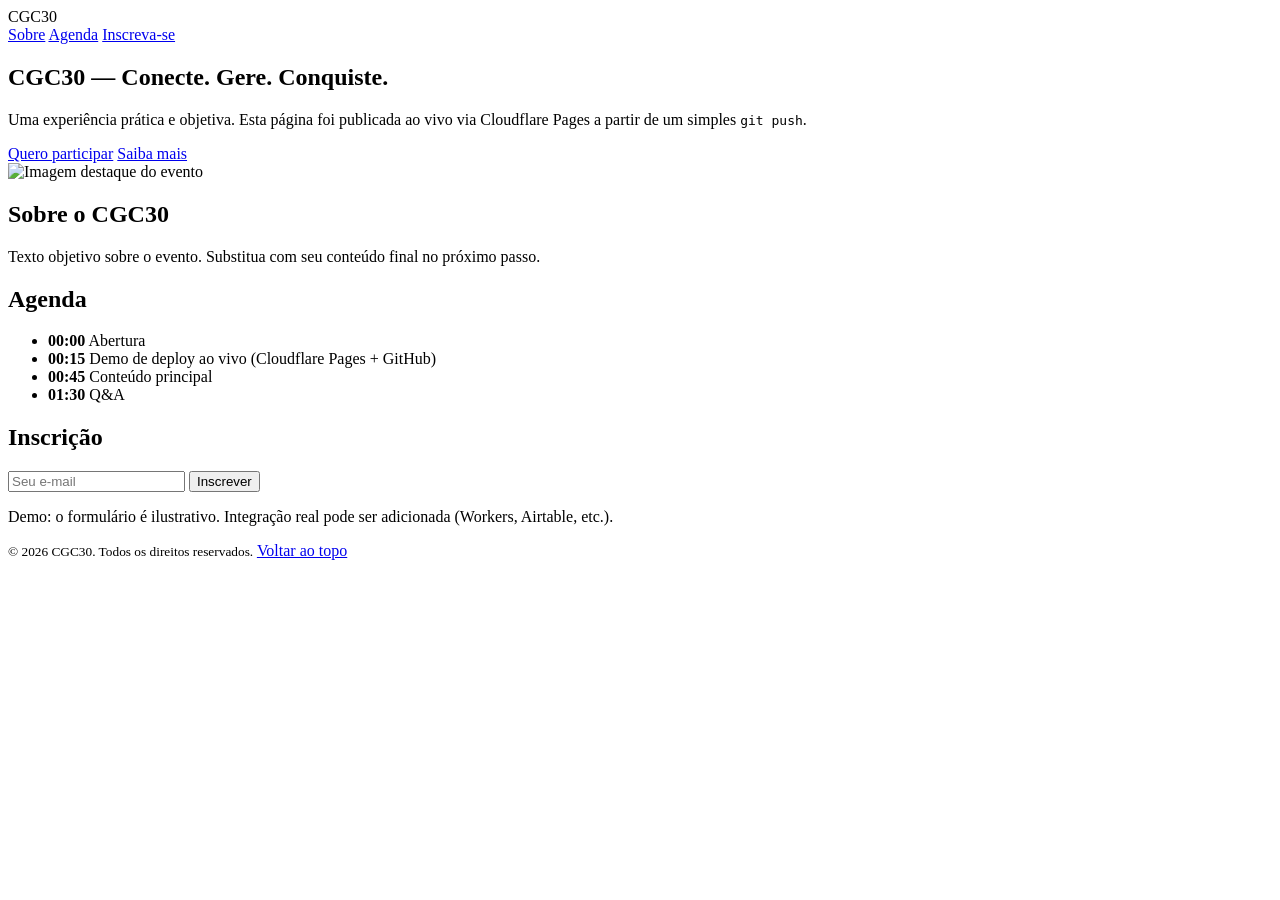
==== index.html @ 5d1769e5 "chore: initial commit with landing starter kit" ====
<!doctype html>
<div class="container row between center">
<div class="brand">CGC30</div>
<nav class="nav">
<a href="#sobre">Sobre</a>
<a href="#agenda">Agenda</a>
<a href="#cta" class="btn">Inscreva-se</a>
</nav>
</div>
</header>


<main>
<section class="hero">
<div class="container">
<div class="hero-content">
<h1>CGC30 — Conecte. Gere. Conquiste.</h1>
<p>Uma experiência prática e objetiva. Esta página foi publicada ao vivo via Cloudflare Pages a partir de um simples <code>git push</code>.</p>
<div class="cta-group">
<a id="cta" href="#inscricao" class="btn btn-primary">Quero participar</a>
<a href="#sobre" class="btn btn-ghost">Saiba mais</a>
</div>
</div>
<div class="hero-media">
<img src="/assets/hero.jpg" alt="Imagem destaque do evento" />
</div>
</div>
</section>


<section id="sobre" class="section">
<div class="container">
<h2>Sobre o CGC30</h2>
<p>Texto objetivo sobre o evento. Substitua com seu conteúdo final no próximo passo.</p>
</div>
</section>


<section id="agenda" class="section alt">
<div class="container">
<h2>Agenda</h2>
<ul class="timeline">
<li><strong>00:00</strong> Abertura</li>
<li><strong>00:15</strong> Demo de deploy ao vivo (Cloudflare Pages + GitHub)</li>
<li><strong>00:45</strong> Conteúdo principal</li>
<li><strong>01:30</strong> Q&A</li>
</ul>
</div>
</section>


<section id="inscricao" class="section">
<div class="container">
<h2>Inscrição</h2>
<form class="inline-form" action="#" method="post" onsubmit="return false;">
<input type="email" placeholder="Seu e-mail" aria-label="E-mail" required />
<button class="btn btn-primary" type="submit" onclick="subscribe()">Inscrever</button>
</form>
<p class="muted">Demo: o formulário é ilustrativo. Integração real pode ser adicionada (Workers, Airtable, etc.).</p>
</div>
</section>
</main>


<footer class="site-footer">
<div class="container row between center">
<small>© <span id="year"></span> CGC30. Todos os direitos reservados.</small>
<a href="#top" class="muted">Voltar ao topo</a>
</div>
</footer>


<script src="/assets/script.js"></script>
</body>
</html>
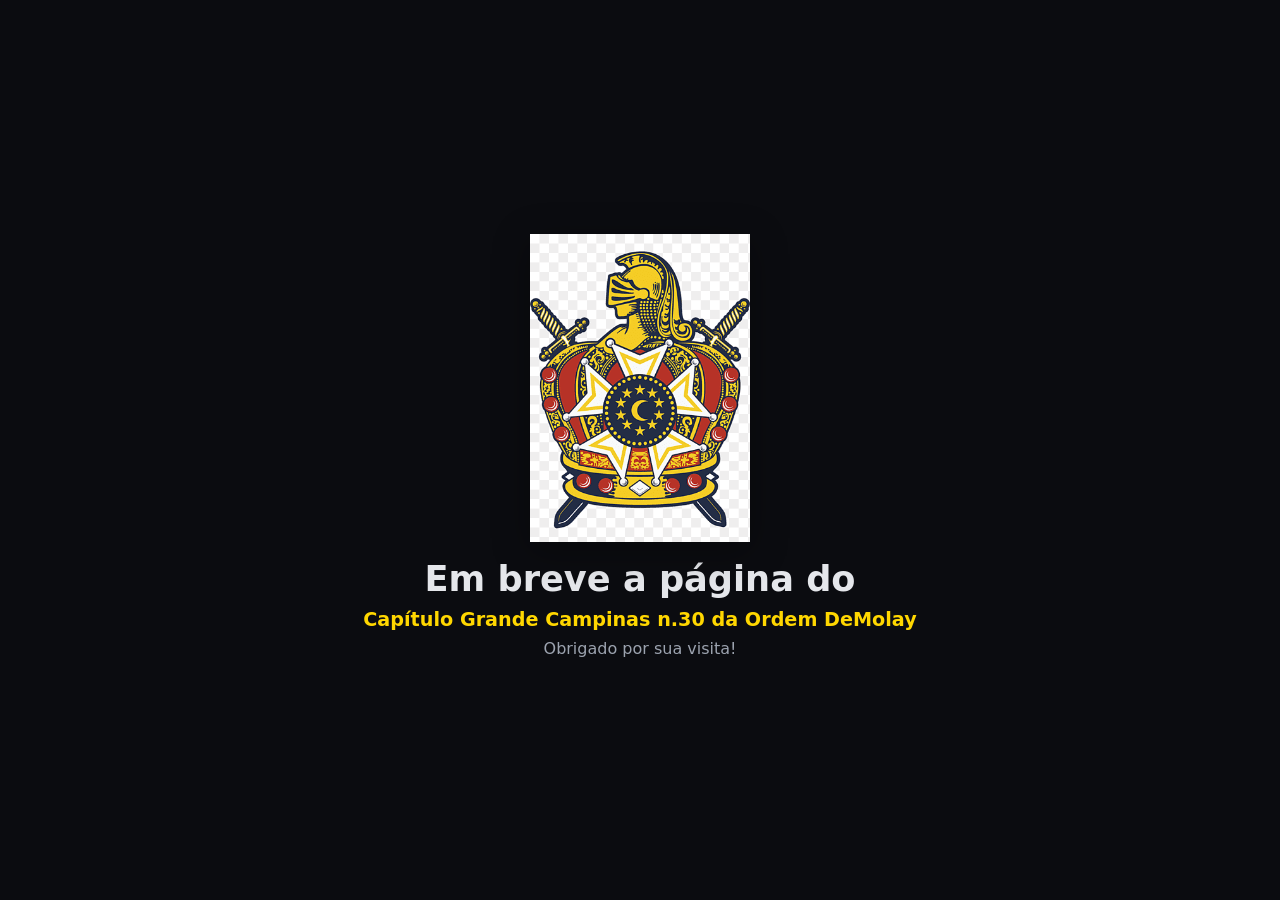
==== commit f84fadef: "fix: atualiza index, estilos e README provisórios" ====
--- a/index.html
+++ b/index.html
@@ -1,75 +1,21 @@
 <!doctype html>
-<div class="container row between center">
-<div class="brand">CGC30</div>
-<nav class="nav">
-<a href="#sobre">Sobre</a>
-<a href="#agenda">Agenda</a>
-<a href="#cta" class="btn">Inscreva-se</a>
-</nav>
+<html lang="pt-br">
+<head>
+<meta charset="utf-8" />
+<meta name="viewport" content="width=device-width, initial-scale=1" />
+<title>CGC30 — Em breve</title>
+<meta name="description" content="Em breve a página do Capítulo Grande Campinas n.30 da Ordem DeMolay." />
+<link rel="canonical" href="https://cgc30.com/" />
+<link rel="stylesheet" href="/assets/styles.css" />
+</head>
+<body>
+<main class="wrap">
+<div class="card">
+<img class="logo" src="/assets/brasao_demolay.png" alt="Brasão da Ordem DeMolay" />
+<h1>Em breve a página do</h1>
+<p class="highlight">Capítulo Grande Campinas n.30 da Ordem DeMolay</p>
+<p>Obrigado por sua visita!</p>
 </div>
-</header>
-
-
-<main>
-<section class="hero">
-<div class="container">
-<div class="hero-content">
-<h1>CGC30 — Conecte. Gere. Conquiste.</h1>
-<p>Uma experiência prática e objetiva. Esta página foi publicada ao vivo via Cloudflare Pages a partir de um simples <code>git push</code>.</p>
-<div class="cta-group">
-<a id="cta" href="#inscricao" class="btn btn-primary">Quero participar</a>
-<a href="#sobre" class="btn btn-ghost">Saiba mais</a>
-</div>
-</div>
-<div class="hero-media">
-<img src="/assets/hero.jpg" alt="Imagem destaque do evento" />
-</div>
-</div>
-</section>
-
-
-<section id="sobre" class="section">
-<div class="container">
-<h2>Sobre o CGC30</h2>
-<p>Texto objetivo sobre o evento. Substitua com seu conteúdo final no próximo passo.</p>
-</div>
-</section>
-
-
-<section id="agenda" class="section alt">
-<div class="container">
-<h2>Agenda</h2>
-<ul class="timeline">
-<li><strong>00:00</strong> Abertura</li>
-<li><strong>00:15</strong> Demo de deploy ao vivo (Cloudflare Pages + GitHub)</li>
-<li><strong>00:45</strong> Conteúdo principal</li>
-<li><strong>01:30</strong> Q&A</li>
-</ul>
-</div>
-</section>
-
-
-<section id="inscricao" class="section">
-<div class="container">
-<h2>Inscrição</h2>
-<form class="inline-form" action="#" method="post" onsubmit="return false;">
-<input type="email" placeholder="Seu e-mail" aria-label="E-mail" required />
-<button class="btn btn-primary" type="submit" onclick="subscribe()">Inscrever</button>
-</form>
-<p class="muted">Demo: o formulário é ilustrativo. Integração real pode ser adicionada (Workers, Airtable, etc.).</p>
-</div>
-</section>
 </main>
-
-
-<footer class="site-footer">
-<div class="container row between center">
-<small>© <span id="year"></span> CGC30. Todos os direitos reservados.</small>
-<a href="#top" class="muted">Voltar ao topo</a>
-</div>
-</footer>
-
-
-<script src="/assets/script.js"></script>
 </body>
-</html>+</html>
--- a/assets/styles.css
+++ b/assets/styles.css
@@ -0,0 +1,54 @@
+:root {
+  --bg: #0b0c10;
+  --text: #e5e7eb;
+  --muted: #9ca3af;
+  --highlight: #ffd700; /* dourado para destaque */
+}
+
+* { box-sizing: border-box; }
+html, body { height: 100%; }
+body {
+  margin: 0;
+  background: var(--bg);
+  color: var(--text);
+  font-family: ui-sans-serif, system-ui, -apple-system, Segoe UI, Roboto, Ubuntu, Helvetica, Arial;
+}
+
+.wrap {
+  min-height: 100%;
+  display: flex;
+  align-items: center;
+  justify-content: center;
+  padding: 48px;
+}
+
+.card {
+  max-width: 720px;
+  width: 100%;
+  text-align: center;
+}
+
+.logo {
+  display: block;
+  margin: 0 auto 16px auto;
+  max-width: 220px;
+  height: auto;
+  filter: drop-shadow(0 8px 18px rgba(0,0,0,.35));
+}
+
+h1 {
+  font-size: clamp(1.6rem, 3.2vw, 2.2rem);
+  line-height: 1.2;
+  margin: 0 0 8px;
+}
+
+p {
+  margin: .5rem 0;
+  color: var(--muted);
+}
+
+.highlight {
+  color: var(--highlight);
+  font-weight: bold;
+  font-size: 1.2rem;
+}
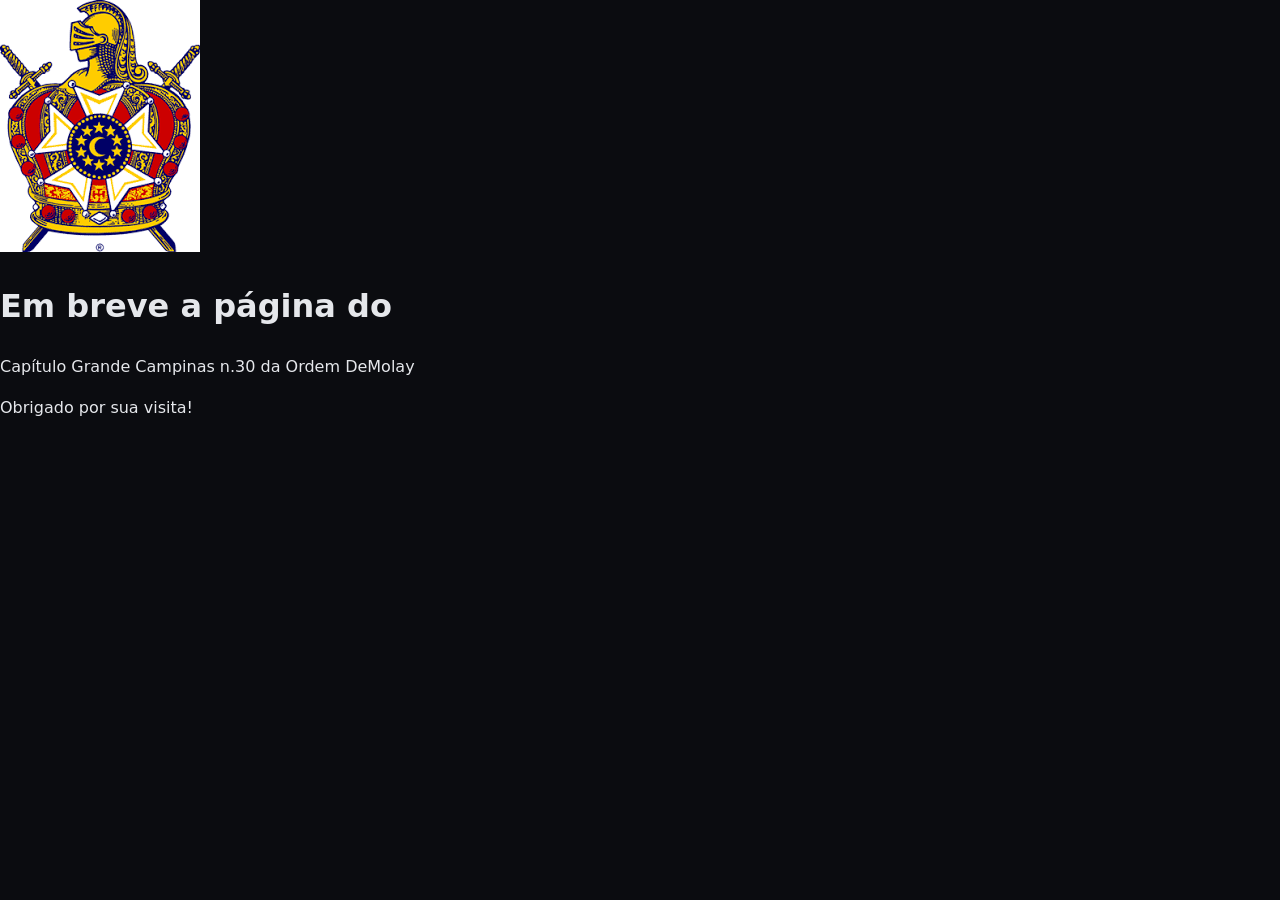
==== commit 61f30fd5: "fix: fundo branco e brasão atualizado (brasao_demolay_new.png)" ====
--- a/index.html
+++ b/index.html
@@ -11,7 +11,7 @@
 <body>
 <main class="wrap">
 <div class="card">
-<img class="logo" src="/assets/brasao_demolay.png" alt="Brasão da Ordem DeMolay" />
+<img class="logo" src="/assets/brasao_demolay_new.png" alt="Brasão da Ordem DeMolay" />
 <h1>Em breve a página do</h1>
 <p class="highlight">Capítulo Grande Campinas n.30 da Ordem DeMolay</p>
 <p>Obrigado por sua visita!</p>
--- a/assets/styles.css
+++ b/assets/styles.css
@@ -1,54 +1,60 @@
 :root {
-  --bg: #0b0c10;
-  --text: #e5e7eb;
-  --muted: #9ca3af;
-  --highlight: #ffd700; /* dourado para destaque */
+--bg: #0b0c10;
+--card: #111316;
+--text: #e5e7eb;
+--muted: #9ca3af;
+--accent: #60a5fa;
+--accent-2: #a78bfa;
 }
-
 * { box-sizing: border-box; }
 html, body { height: 100%; }
 body {
-  margin: 0;
-  background: var(--bg);
-  color: var(--text);
-  font-family: ui-sans-serif, system-ui, -apple-system, Segoe UI, Roboto, Ubuntu, Helvetica, Arial;
+margin: 0; font-family: ui-sans-serif, system-ui, -apple-system, Segoe UI, Roboto, Ubuntu, "Helvetica Neue", Arial;
+background: var(--bg); color: var(--text); line-height: 1.6;
 }
+.container { width: min(1120px, 92%); margin: 0 auto; }
+.row { display: flex; gap: 1rem; }
+.between { justify-content: space-between; }
+.center { align-items: center; }
+.muted { color: var(--muted); }
 
-.wrap {
-  min-height: 100%;
-  display: flex;
-  align-items: center;
-  justify-content: center;
-  padding: 48px;
+
+.site-header { position: sticky; top:0; background: rgba(11,12,16,.6); backdrop-filter: blur(8px); border-bottom: 1px solid #111; z-index: 10; }
+.site-header .brand { font-weight: 800; letter-spacing: .5px; }
+.site-header .nav a { color: var(--text); text-decoration: none; margin-left: 1rem; opacity:.9; }
+.site-header .nav a.btn { margin-left: 1.25rem; }
+
+
+.hero { padding: 4rem 0; }
+.hero .container { display: grid; grid-template-columns: 1.1fr .9fr; gap: 2rem; }
+.hero h1 { font-size: clamp(2rem, 3.5vw, 3rem); line-height: 1.1; margin: 0 0 .75rem; }
+.hero p { font-size: 1.05rem; opacity:.95; }
+.hero .hero-media img { width: 100%; border-radius: 1rem; box-shadow: 0 10px 30px rgba(0,0,0,.35); }
+
+
+.section { padding: 3rem 0; }
+.section.alt { background: var(--card); border-top: 1px solid #17191d; border-bottom: 1px solid #17191d; }
+
+
+.timeline { list-style: none; padding: 0; margin: 1rem 0 0; }
+.timeline li { padding: .5rem .75rem; background: #15181c; border: 1px solid #1f2329; border-radius: .75rem; margin-bottom: .75rem; }
+.timeline strong { color: var(--accent); margin-right: .5rem; }
+
+
+.inline-form { display: flex; gap: .75rem; }
+.inline-form input { flex: 1; padding: .8rem 1rem; border-radius: .65rem; border: 1px solid #22252b; background: #0f1115; color: var(--text); }
+
+
+.btn { display: inline-flex; align-items: center; gap: .5rem; padding: .8rem 1rem; border-radius: .7rem; border: 1px solid #22252b; text-decoration: none; color: var(--text); background: #121418; }
+.btn:hover { transform: translateY(-1px); }
+.btn-primary { background: linear-gradient(135deg, var(--accent), var(--accent-2)); border: 0; color: white; }
+.btn-ghost { background: transparent; }
+
+
+.site-footer { padding: 2rem 0; border-top: 1px solid #17191d; }
+
+
+@media (max-width: 900px) {
+.hero .container { grid-template-columns: 1fr; }
+.inline-form { flex-direction: column; }
 }
-
-.card {
-  max-width: 720px;
-  width: 100%;
-  text-align: center;
-}
-
-.logo {
-  display: block;
-  margin: 0 auto 16px auto;
-  max-width: 220px;
-  height: auto;
-  filter: drop-shadow(0 8px 18px rgba(0,0,0,.35));
-}
-
-h1 {
-  font-size: clamp(1.6rem, 3.2vw, 2.2rem);
-  line-height: 1.2;
-  margin: 0 0 8px;
-}
-
-p {
-  margin: .5rem 0;
-  color: var(--muted);
-}
-
-.highlight {
-  color: var(--highlight);
-  font-weight: bold;
-  font-size: 1.2rem;
-}
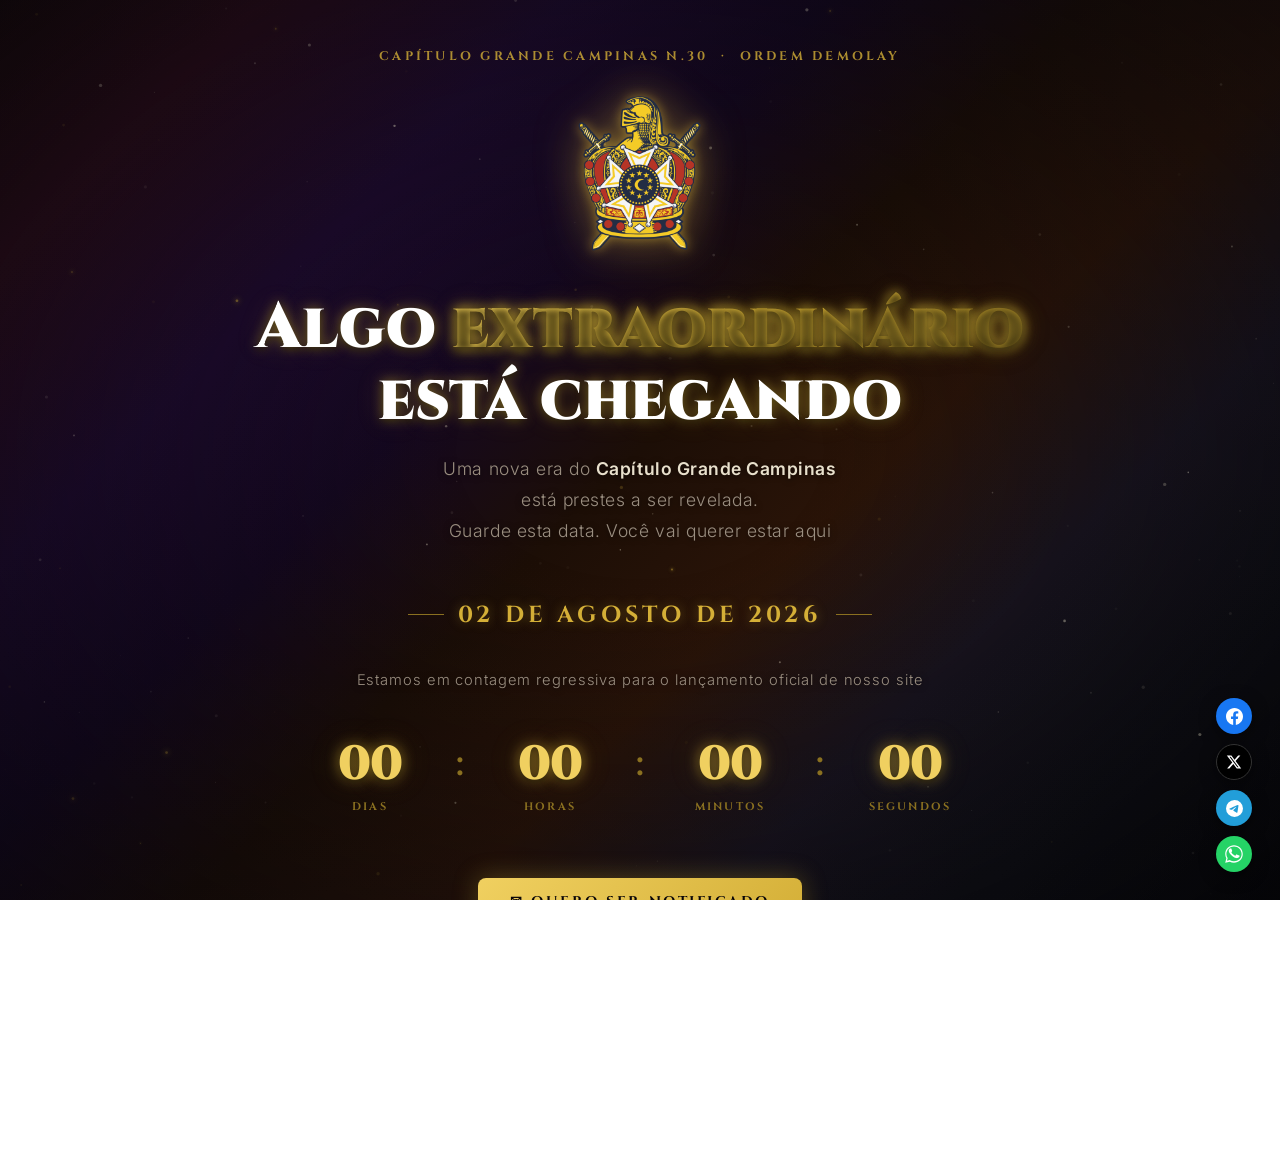
==== commit 99a55f8e: "Launch CGC30 landing page" ====
--- a/index.html
+++ b/index.html
@@ -1,21 +1,647 @@
 <!doctype html>
 <html lang="pt-br">
 <head>
-<meta charset="utf-8" />
-<meta name="viewport" content="width=device-width, initial-scale=1" />
-<title>CGC30 — Em breve</title>
-<meta name="description" content="Em breve a página do Capítulo Grande Campinas n.30 da Ordem DeMolay." />
-<link rel="canonical" href="https://cgc30.com/" />
-<link rel="stylesheet" href="/assets/styles.css" />
+  <meta charset="utf-8" />
+  <meta name="viewport" content="width=device-width, initial-scale=1" />
+  <title>CGC30 · 02.08.2026</title>
+  <meta name="description" content="Algo extraordinário está prestes a chegar. O Capítulo Grande Campinas n.30 da Ordem DeMolay revelará tudo em 2 de agosto de 2026. Marque na agenda." />
+  <meta property="og:title" content="CGC30 · Algo grande está chegando" />
+  <meta property="og:description" content="02 de Agosto de 2026. Prepare-se." />
+  <meta property="og:image" content="https://cgc30.com/assets/brasao_demolay_new.png" />
+  <link rel="icon" type="image/x-icon" href="/assets/favicon.ico" />
+  <link rel="icon" type="image/png" sizes="32x32" href="/assets/favicon-32x32.png" />
+  <link rel="icon" type="image/png" sizes="16x16" href="/assets/favicon-16x16.png" />
+  <link rel="apple-touch-icon" sizes="180x180" href="/assets/apple-touch-icon.png" />
+  <link rel="preconnect" href="https://fonts.googleapis.com" />
+  <link rel="preconnect" href="https://fonts.gstatic.com" crossorigin />
+  <link href="https://fonts.googleapis.com/css2?family=Cinzel:wght@400;700;900&family=Inter:wght@300;400;600&display=swap" rel="stylesheet" />
+  <style>
+    *, *::before, *::after { box-sizing: border-box; margin: 0; padding: 0; }
+
+    :root {
+      --gold:       #d4af37;
+      --gold-light: #f0d060;
+      --gold-dim:   #8a7020;
+      --text:       #e8e0cc;
+      --muted:      #9a8e80;
+    }
+
+    html, body {
+      height: 100%;
+      color: var(--text);
+      font-family: 'Inter', sans-serif;
+      overflow-x: hidden;
+    }
+
+    body {
+      /* Gradiente diagonal superior-esquerdo → inferior-direito */
+      background: linear-gradient(
+        135deg,
+        #1a0a0a 0%,       /* vermelho muito escuro */
+        #2b0d1a 12%,      /* bordô / vinho */
+        #1e0b2e 26%,      /* roxo escuro */
+        #150820 38%,      /* roxo/índigo profundo */
+        #1c0e06 50%,      /* marrom escuro */
+        #2a1408 62%,      /* marrom avermelhado */
+        #1a1520 74%,      /* cinza arroxeado */
+        #0f0f14 86%,      /* cinza chumbo */
+        #050505 100%      /* preto */
+      );
+      background-attachment: fixed;
+    }
+
+    #canvas {
+      position: fixed;
+      inset: 0;
+      z-index: 0;
+      pointer-events: none;
+    }
+
+    #vignette {
+      position: fixed;
+      inset: 0;
+      z-index: 1;
+      background: radial-gradient(ellipse at center, transparent 20%, rgba(5,5,10,.55) 100%);
+      pointer-events: none;
+    }
+
+    main {
+      position: relative;
+      z-index: 2;
+      min-height: 100vh;
+      display: flex;
+      flex-direction: column;
+      align-items: center;
+      justify-content: center;
+      padding: 48px 24px;
+      text-align: center;
+    }
+
+    .chapter-label {
+      font-family: 'Cinzel', serif;
+      font-size: clamp(.6rem, 1.8vw, .78rem);
+      font-weight: 700;
+      letter-spacing: .26em;
+      text-transform: uppercase;
+      color: var(--gold);
+      margin-bottom: 28px;
+      opacity: .8;
+    }
+
+    .logo-wrap {
+      margin-bottom: 36px;
+      animation: floatY 6s ease-in-out infinite;
+    }
+    .logo-wrap img {
+      width: min(160px, 38vw);
+      height: auto;
+      filter: drop-shadow(0 0 24px #d4af3755) drop-shadow(0 0 6px #d4af3799);
+    }
+
+    h1 {
+      font-family: 'Cinzel', serif;
+      font-weight: 900;
+      font-size: clamp(1.9rem, 6.5vw, 4rem);
+      line-height: 1.12;
+      color: #fff;
+      text-shadow:
+        0 0 12px rgba(212, 175, 55, .5),
+        0 0 28px rgba(212, 175, 55, .2),
+        0 2px 6px rgba(0, 0, 0, .9);
+      margin-bottom: 18px;
+    }
+    h1 em {
+      font-style: normal;
+      background: linear-gradient(135deg, var(--gold-light), var(--gold), var(--gold-dim));
+      -webkit-background-clip: text;
+      -webkit-text-fill-color: transparent;
+      background-clip: text;
+      /* sombra sutil — sem estouro */
+      filter: drop-shadow(0 0 6px #d4af3799) drop-shadow(0 2px 4px #00000088);
+    }
+
+    .tagline {
+      font-size: clamp(.88rem, 2.4vw, 1.1rem);
+      color: var(--muted);
+      font-weight: 300;
+      letter-spacing: .03em;
+      max-width: 500px;
+      line-height: 1.75;
+      margin-bottom: 52px;
+      text-shadow: 0 1px 6px rgba(0,0,0,.7);
+    }
+    .tagline strong { color: var(--text); font-weight: 600; }
+
+    .divider {
+      width: 80px;
+      height: 1px;
+      background: linear-gradient(90deg, transparent, var(--gold), transparent);
+      margin: 0 auto 48px;
+    }
+
+    .pre-countdown {
+      font-size: clamp(.78rem, 2vw, .92rem);
+      color: var(--muted);
+      font-weight: 300;
+      letter-spacing: .06em;
+      margin-bottom: 52px;
+      text-shadow: 0 1px 6px rgba(0,0,0,.7);
+    }
+
+    /* ── Countdown ── */
+    .countdown {
+      display: flex;
+      gap: clamp(10px, 2.5vw, 28px);
+      align-items: flex-start;
+      justify-content: center;
+      flex-wrap: wrap;
+      margin-bottom: 24px;
+    }
+
+    .unit {
+      display: flex;
+      flex-direction: column;
+      align-items: center;
+      gap: 10px;
+      min-width: clamp(68px, 15vw, 116px);
+    }
+
+    .unit-box {
+      display: flex;
+      align-items: center;
+      justify-content: center;
+    }
+
+    .unit-num {
+      font-family: 'Cinzel', serif;
+      font-weight: 900;
+      font-size: clamp(1.7rem, 5.5vw, 3rem);
+      line-height: 1;
+      color: var(--gold-light);
+      text-shadow:
+        0 0 14px #d4af3799,
+        0 0 35px #d4af3733,
+        0 2px 4px rgba(0,0,0,.8);
+      letter-spacing: -.02em;
+    }
+    .unit-num.flip { animation: numFlip .22s ease; }
+
+    .unit-label {
+      font-family: 'Cinzel', serif;
+      font-size: clamp(.52rem, 1.4vw, .68rem);
+      font-weight: 700;
+      letter-spacing: .2em;
+      text-transform: uppercase;
+      color: var(--gold-dim);
+    }
+
+    .sep {
+      font-family: 'Cinzel', serif;
+      font-size: clamp(1.3rem, 4vw, 2.2rem);
+      font-weight: 700;
+      color: var(--gold-dim);
+      align-self: center;
+      padding-bottom: 30px;
+      animation: blink 1s step-end infinite;
+    }
+
+    .launch-date {
+      font-family: 'Cinzel', serif;
+      font-size: clamp(1rem, 3vw, 1.45rem);
+      font-weight: 700;
+      letter-spacing: .18em;
+      text-transform: uppercase;
+      color: var(--gold);
+      display: flex;
+      align-items: center;
+      gap: 14px;
+      margin-bottom: 40px;
+      text-shadow: 0 0 12px #d4af3766;
+    }
+    .launch-date::before,
+    .launch-date::after {
+      content: '';
+      display: block;
+      width: 36px;
+      height: 1px;
+      background: var(--gold-dim);
+    }
+
+    .notify-btn {
+      display: inline-flex;
+      align-items: center;
+      gap: 10px;
+      margin-top: 36px;
+      padding: 14px 32px;
+      font-family: 'Cinzel', serif;
+      font-size: clamp(.75rem, 2vw, .88rem);
+      font-weight: 700;
+      letter-spacing: .18em;
+      text-transform: uppercase;
+      color: #0a0608;
+      background: linear-gradient(135deg, var(--gold-light), var(--gold));
+      border: none;
+      border-radius: 8px;
+      cursor: pointer;
+      box-shadow: 0 0 24px rgba(212,175,55,.35), 0 4px 16px rgba(0,0,0,.5);
+      transition: box-shadow .25s, transform .2s;
+    }
+    .notify-btn:hover {
+      box-shadow: 0 0 40px rgba(212,175,55,.55), 0 6px 20px rgba(0,0,0,.6);
+      transform: translateY(-2px);
+    }
+
+    /* ── Modal ── */
+    .modal-overlay {
+      display: none;
+      position: fixed;
+      inset: 0;
+      z-index: 100;
+      background: rgba(5,5,10,.82);
+      backdrop-filter: blur(6px);
+      align-items: center;
+      justify-content: center;
+    }
+    .modal-overlay.open { display: flex; }
+
+    .modal-box {
+      position: relative;
+      width: min(560px, 94vw);
+      border-radius: 16px;
+      overflow: hidden;
+      border: 1px solid rgba(212,175,55,.25);
+      box-shadow: 0 0 0 1px rgba(212,175,55,.08), 0 24px 60px rgba(0,0,0,.8);
+      animation: modalIn .25s ease;
+    }
+    @keyframes modalIn {
+      from { transform: translateY(20px); opacity: 0; }
+      to   { transform: translateY(0);    opacity: 1; }
+    }
+
+    .modal-box iframe {
+      display: block;
+      width: 100%;
+      height: 420px;
+      border: none;
+    }
+
+    .modal-close {
+      position: absolute;
+      top: 10px;
+      right: 12px;
+      background: rgba(10,6,8,.7);
+      border: 1px solid rgba(212,175,55,.3);
+      color: var(--gold);
+      font-size: 1.1rem;
+      width: 32px;
+      height: 32px;
+      border-radius: 50%;
+      cursor: pointer;
+      display: flex;
+      align-items: center;
+      justify-content: center;
+      line-height: 1;
+      transition: background .2s;
+      z-index: 1;
+    }
+    .modal-close:hover { background: rgba(212,175,55,.2); }
+
+    .cta-text {
+      font-size: clamp(.84rem, 2.1vw, .98rem);
+      color: var(--muted);
+      letter-spacing: .05em;
+      line-height: 1.9;
+      max-width: 380px;
+      text-shadow: 0 1px 6px rgba(0,0,0,.7);
+    }
+
+    footer {
+      position: relative;
+      z-index: 2;
+      text-align: center;
+      padding: 20px;
+      font-size: .72rem;
+      color: #3a3028;
+      letter-spacing: .08em;
+    }
+
+    @keyframes floatY {
+      0%, 100% { transform: translateY(0); }
+      50%       { transform: translateY(-10px); }
+    }
+    @keyframes numFlip {
+      0%   { transform: scaleY(.5) translateY(-6px); opacity: 0; }
+      100% { transform: scaleY(1)  translateY(0);    opacity: 1; }
+    }
+    @keyframes blink {
+      0%, 100% { opacity: 1; }
+      50%       { opacity: .1; }
+    }
+
+    /* ── Share panel ── */
+    .share-panel {
+      position: fixed;
+      bottom: 28px;
+      right: 28px;
+      z-index: 50;
+      display: flex;
+      flex-direction: column;
+      align-items: flex-end;
+      gap: 10px;
+    }
+
+    .share-item {
+      display: flex;
+      align-items: center;
+      gap: 10px;
+    }
+
+    .share-label {
+      font-family: 'Inter', sans-serif;
+      font-size: .62rem;
+      font-weight: 600;
+      letter-spacing: .07em;
+      text-transform: uppercase;
+      color: #fff;
+      background: rgba(10,6,8,.75);
+      padding: 4px 10px;
+      border-radius: 6px;
+      white-space: nowrap;
+      opacity: 0;
+      transform: translateX(6px);
+      transition: opacity .2s, transform .2s;
+      pointer-events: none;
+      backdrop-filter: blur(4px);
+    }
+
+    .share-item:hover .share-label {
+      opacity: 1;
+      transform: translateX(0);
+    }
+
+    .share-btn {
+      width: 36px;
+      height: 36px;
+      border-radius: 50%;
+      color: #fff;
+      display: flex;
+      align-items: center;
+      justify-content: center;
+      box-shadow: 0 4px 16px rgba(0,0,0,.5);
+      transition: transform .2s, box-shadow .2s;
+      flex-shrink: 0;
+    }
+    .share-btn:hover {
+      transform: scale(1.12);
+      box-shadow: 0 6px 24px rgba(0,0,0,.6);
+    }
+    .share-btn.wa  { background: #25d366; }
+    .share-btn.tg  { background: #229ED9; }
+    .share-btn.x   { background: #000; border: 1px solid #333; }
+    .share-btn.fb  { background: #1877F2; }
+
+    /* fechar modal clicando fora */
+    .modal-overlay { cursor: pointer; }
+    .modal-box { cursor: default; }
+
+    @media (max-width: 480px) {
+      .sep { display: none; }
+      .unit { min-width: 64px; }
+    }
+  </style>
 </head>
 <body>
-<main class="wrap">
-<div class="card">
-<img class="logo" src="/assets/brasao_demolay_new.png" alt="Brasão da Ordem DeMolay" />
-<h1>Em breve a página do</h1>
-<p class="highlight">Capítulo Grande Campinas n.30 da Ordem DeMolay</p>
-<p>Obrigado por sua visita!</p>
-</div>
-</main>
+
+  <canvas id="canvas"></canvas>
+  <div id="vignette"></div>
+
+  <main>
+    <p class="chapter-label">Capítulo Grande Campinas n.30 &nbsp;·&nbsp; Ordem DeMolay</p>
+
+    <div class="logo-wrap">
+      <img src="assets/demolay-brasao.png" alt="Brasão da Ordem DeMolay" />
+    </div>
+
+    <h1>Algo <em>extraordinário</em><br>está chegando</h1>
+
+    <p class="tagline">
+      Uma nova era do <strong>Capítulo Grande Campinas</strong><br>
+      está prestes a ser revelada.<br>
+      Guarde esta data. Você vai querer estar aqui
+    </p>
+
+    <p class="launch-date">02 de Agosto de 2026</p>
+
+    <p class="pre-countdown">Estamos em contagem regressiva para o lançamento oficial de nosso site</p>
+
+    <div class="countdown" role="timer" aria-label="Contagem regressiva para o lançamento">
+      <div class="unit">
+        <div class="unit-box"><span class="unit-num" id="cd-days">00</span></div>
+        <span class="unit-label">Dias</span>
+      </div>
+      <span class="sep" aria-hidden="true">:</span>
+      <div class="unit">
+        <div class="unit-box"><span class="unit-num" id="cd-hours">00</span></div>
+        <span class="unit-label">Horas</span>
+      </div>
+      <span class="sep" aria-hidden="true">:</span>
+      <div class="unit">
+        <div class="unit-box"><span class="unit-num" id="cd-mins">00</span></div>
+        <span class="unit-label">Minutos</span>
+      </div>
+      <span class="sep" aria-hidden="true">:</span>
+      <div class="unit">
+        <div class="unit-box"><span class="unit-num" id="cd-secs">00</span></div>
+        <span class="unit-label">Segundos</span>
+      </div>
+    </div>
+
+    <button class="notify-btn" onclick="document.getElementById('notifyModal').classList.add('open')">
+      ✉ Quero Ser Notificado
+    </button>
+
+    <p class="cta-text" style="margin-top: 36px;">
+      Marque na agenda.<br>
+      Compartilhe com quem importa.<br>
+      <strong style="color:var(--gold); text-shadow: 0 0 10px #d4af3766;">O Capítulo começa aqui.</strong>
+    </p>
+  </main>
+
+  <!-- Modal de inscrição -->
+  <div class="modal-overlay" id="notifyModal">
+    <div class="modal-box">
+      <button class="modal-close" onclick="document.getElementById('notifyModal').classList.remove('open')" aria-label="Fechar">✕</button>
+      <iframe
+        src="https://9365c647.sibforms.com/serve/[base64]"
+        scrolling="auto"
+        allowfullscreen
+        title="Formulário de notificação CGC30">
+      </iframe>
+    </div>
+  </div>
+
+  <!-- Painel de compartilhamento -->
+  <div class="share-panel">
+
+    <!-- Facebook -->
+    <div class="share-item">
+      <span class="share-label">Facebook</span>
+      <a href="https://www.facebook.com/sharer/sharer.php?u=https%3A%2F%2Fcgc30.com%2F"
+         target="_blank" rel="noopener" class="share-btn fb" aria-label="Compartilhar no Facebook">
+        <svg xmlns="http://www.w3.org/2000/svg" viewBox="0 0 24 24" width="17" height="17" fill="currentColor">
+          <path d="M24 12.073C24 5.405 18.627 0 12 0S0 5.405 0 12.073C0 18.1 4.388 23.094 10.125 24v-8.437H7.078v-3.49h3.047V9.41c0-3.025 1.792-4.697 4.533-4.697 1.312 0 2.686.236 2.686.236v2.97h-1.513c-1.491 0-1.956.93-1.956 1.886v2.268h3.328l-.532 3.49h-2.796V24C19.612 23.094 24 18.1 24 12.073z"/>
+        </svg>
+      </a>
+    </div>
+
+    <!-- X (Twitter) -->
+    <div class="share-item">
+      <span class="share-label">X (Twitter)</span>
+      <a href="https://x.com/intent/tweet?text=Algo%20extraordin%C3%A1rio%20est%C3%A1%20chegando%20em%202%20de%20agosto%20de%202026.&url=https%3A%2F%2Fcgc30.com%2F"
+         target="_blank" rel="noopener" class="share-btn x" aria-label="Compartilhar no X">
+        <svg xmlns="http://www.w3.org/2000/svg" viewBox="0 0 24 24" width="16" height="16" fill="currentColor">
+          <path d="M18.244 2.25h3.308l-7.227 8.26 8.502 11.24H16.17l-5.214-6.817L4.99 21.75H1.68l7.73-8.835L1.254 2.25H8.08l4.713 6.231zm-1.161 17.52h1.833L7.084 4.126H5.117z"/>
+        </svg>
+      </a>
+    </div>
+
+    <!-- Telegram -->
+    <div class="share-item">
+      <span class="share-label">Telegram</span>
+      <a href="https://t.me/share/url?url=https%3A%2F%2Fcgc30.com%2F&text=Algo%20extraordin%C3%A1rio%20est%C3%A1%20chegando%20em%202%20de%20agosto%20de%202026."
+         target="_blank" rel="noopener" class="share-btn tg" aria-label="Compartilhar no Telegram">
+        <svg xmlns="http://www.w3.org/2000/svg" viewBox="0 0 24 24" width="17" height="17" fill="currentColor">
+          <path d="M11.944 0A12 12 0 0 0 0 12a12 12 0 0 0 12 12 12 12 0 0 0 12-12A12 12 0 0 0 12 0a12 12 0 0 0-.056 0zm4.962 7.224c.1-.002.321.023.465.14a.506.506 0 0 1 .171.325c.016.093.036.306.02.472-.18 1.898-.962 6.502-1.36 8.627-.168.9-.499 1.201-.82 1.23-.696.065-1.225-.46-1.9-.902-1.056-.693-1.653-1.124-2.678-1.8-1.185-.78-.417-1.21.258-1.91.177-.184 3.247-2.977 3.307-3.23.007-.032.014-.15-.056-.212s-.174-.041-.249-.024c-.106.024-1.793 1.14-5.061 3.345-.48.33-.913.49-1.302.48-.428-.008-1.252-.241-1.865-.44-.752-.245-1.349-.374-1.297-.789.027-.216.325-.437.893-.663 3.498-1.524 5.83-2.529 6.998-3.014 3.332-1.386 4.025-1.627 4.476-1.635z"/>
+        </svg>
+      </a>
+    </div>
+
+    <!-- WhatsApp -->
+    <div class="share-item">
+      <span class="share-label">WhatsApp</span>
+      <a href="https://wa.me/?text=Algo%20extraordin%C3%A1rio%20est%C3%A1%20chegando%20em%202%20de%20agosto%20de%202026.%20Confira%3A%20https%3A%2F%2Fcgc30.com%2F"
+         target="_blank" rel="noopener" class="share-btn wa" aria-label="Compartilhar no WhatsApp">
+        <svg xmlns="http://www.w3.org/2000/svg" viewBox="0 0 32 32" width="18" height="18" fill="currentColor">
+          <path d="M16 .4C7.4.4.4 7.4.4 16c0 2.8.7 5.4 2 7.7L.4 31.6l8.2-2c2.2 1.2 4.7 1.8 7.4 1.8 8.6 0 15.6-7 15.6-15.6S24.6.4 16 .4zm0 28.5c-2.5 0-4.9-.7-7-1.9l-.5-.3-5 1.3 1.3-4.8-.3-.5C3.2 21 2.5 18.6 2.5 16 2.5 8.5 8.5 2.5 16 2.5S29.5 8.5 29.5 16 23.5 28.9 16 28.9zm8.5-10.7c-.5-.2-2.8-1.4-3.2-1.5-.4-.2-.7-.2-1 .2s-1.1 1.5-1.4 1.8c-.3.3-.5.3-1 .1-.5-.2-2-.7-3.8-2.3-1.4-1.2-2.3-2.7-2.6-3.2-.3-.5 0-.7.2-.9l.7-.8c.2-.3.3-.5.4-.8.1-.3 0-.6-.1-.8-.1-.2-1-2.4-1.4-3.3-.4-.9-.7-.7-1-.7h-.8c-.3 0-.8.1-1.2.6s-1.6 1.6-1.6 3.8 1.7 4.4 1.9 4.7c.2.3 3.3 5 8 7 1.1.5 2 .8 2.7 1 1.1.3 2.2.3 3 .2.9-.1 2.8-1.1 3.2-2.2.4-1.1.4-2 .3-2.2-.2-.2-.5-.3-.9-.5z"/>
+        </svg>
+      </a>
+    </div>
+
+  </div>
+
+  <footer>
+    &copy; 2026 Capítulo Grande Campinas n.30 &nbsp;&middot;&nbsp; Ordem DeMolay
+  </footer>
+
+  <script>
+    /* ── Countdown ── */
+    const LAUNCH = new Date('2026-08-02T00:00:00-03:00').getTime();
+    const els = {
+      days:  document.getElementById('cd-days'),
+      hours: document.getElementById('cd-hours'),
+      mins:  document.getElementById('cd-mins'),
+      secs:  document.getElementById('cd-secs'),
+    };
+
+    function pad(n) { return String(Math.max(0, n)).padStart(2, '0'); }
+
+    function flip(el, val) {
+      if (el.textContent !== val) {
+        el.textContent = val;
+        el.classList.remove('flip');
+        void el.offsetWidth;
+        el.classList.add('flip');
+      }
+    }
+
+    function tick() {
+      const diff  = Math.max(0, LAUNCH - Date.now());
+      const days  = Math.floor(diff / 86400000);
+      const hours = Math.floor((diff % 86400000) / 3600000);
+      const mins  = Math.floor((diff % 3600000)  / 60000);
+      const secs  = Math.floor((diff % 60000)    / 1000);
+      flip(els.days,  pad(days));
+      flip(els.hours, pad(hours));
+      flip(els.mins,  pad(mins));
+      flip(els.secs,  pad(secs));
+    }
+    tick();
+    setInterval(tick, 1000);
+
+    /* ── Modal: fechar ao clicar fora ── */
+    document.getElementById('notifyModal').addEventListener('click', function(e) {
+      if (e.target === this) this.classList.remove('open');
+    });
+
+    /* ── Particle field ── */
+    (function () {
+      const cv  = document.getElementById('canvas');
+      const ctx = cv.getContext('2d');
+      const GOLD  = [212, 175, 55];
+      const WHITE = [255, 248, 220];
+      let W, H, stars = [];
+
+      function resize() {
+        W = cv.width  = window.innerWidth;
+        H = cv.height = window.innerHeight;
+      }
+
+      function rand(a, b) { return a + Math.random() * (b - a); }
+
+      function init() {
+        stars = [];
+        const n = Math.min(220, Math.floor(W * H / 7500));
+        for (let i = 0; i < n; i++) {
+          stars.push({
+            x:  rand(0, W),
+            y:  rand(0, H),
+            r:  rand(.25, 1.7),
+            a:  rand(.04, .55),
+            dx: rand(-.04, .04),
+            dy: rand(-.05, -.015),
+            tw: rand(0, Math.PI * 2),
+            ts: rand(.008, .035),
+            c:  Math.random() > .28 ? WHITE : GOLD,
+          });
+        }
+      }
+
+      function draw() {
+        ctx.clearRect(0, 0, W, H);
+        for (const s of stars) {
+          s.tw += s.ts;
+          const a = s.a * (.55 + .45 * Math.sin(s.tw));
+          const [r, g, b] = s.c;
+
+          if (s.c === GOLD && a > .25) {
+            const grd = ctx.createRadialGradient(s.x, s.y, 0, s.x, s.y, s.r * 6);
+            grd.addColorStop(0, `rgba(${r},${g},${b},${(a * .35).toFixed(3)})`);
+            grd.addColorStop(1, 'rgba(0,0,0,0)');
+            ctx.beginPath();
+            ctx.arc(s.x, s.y, s.r * 6, 0, Math.PI * 2);
+            ctx.fillStyle = grd;
+            ctx.fill();
+          }
+
+          ctx.beginPath();
+          ctx.arc(s.x, s.y, s.r, 0, Math.PI * 2);
+          ctx.fillStyle = `rgba(${r},${g},${b},${a.toFixed(3)})`;
+          ctx.fill();
+
+          s.x += s.dx;
+          s.y += s.dy;
+          if (s.y < -2)    s.y = H + 2;
+          if (s.x < -2)    s.x = W + 2;
+          if (s.x > W + 2) s.x = -2;
+        }
+        requestAnimationFrame(draw);
+      }
+
+      resize();
+      init();
+      draw();
+      window.addEventListener('resize', () => { resize(); init(); });
+    })();
+  </script>
 </body>
 </html>
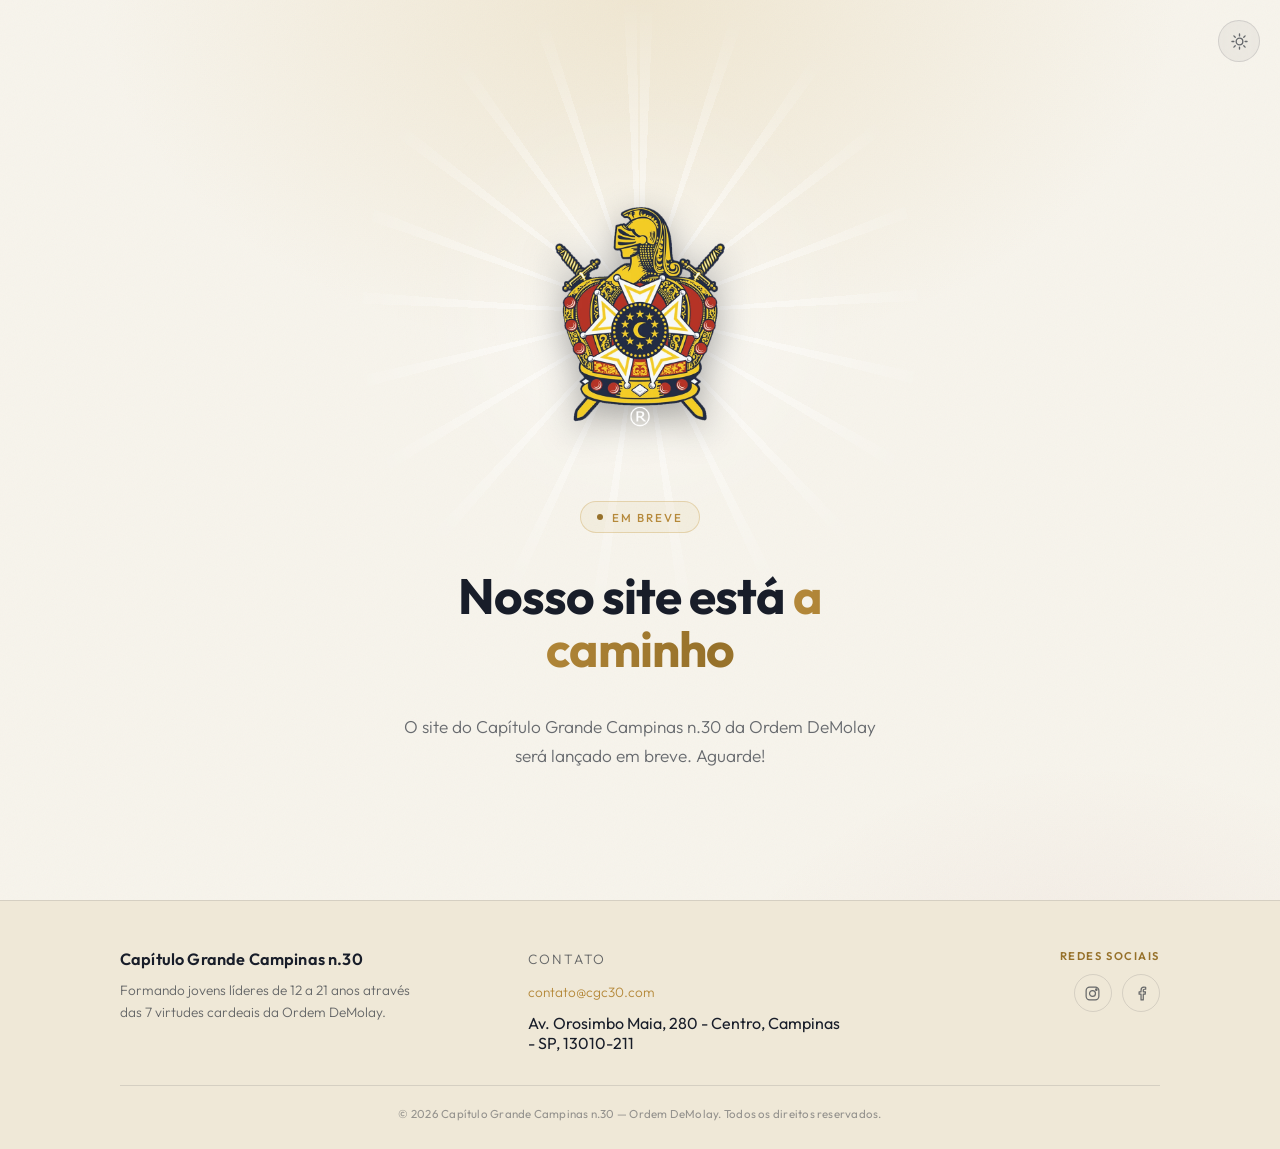
==== commit b9ab2e1f: "feat: Atualizacao aviso provisorio" ====
--- a/index.html
+++ b/index.html
@@ -1,647 +1,496 @@
-<!doctype html>
-<html lang="pt-br">
+<!DOCTYPE html>
+<html lang="pt-BR">
 <head>
-  <meta charset="utf-8" />
-  <meta name="viewport" content="width=device-width, initial-scale=1" />
-  <title>CGC30 · 02.08.2026</title>
-  <meta name="description" content="Algo extraordinário está prestes a chegar. O Capítulo Grande Campinas n.30 da Ordem DeMolay revelará tudo em 2 de agosto de 2026. Marque na agenda." />
-  <meta property="og:title" content="CGC30 · Algo grande está chegando" />
-  <meta property="og:description" content="02 de Agosto de 2026. Prepare-se." />
-  <meta property="og:image" content="https://cgc30.com/assets/brasao_demolay_new.png" />
-  <link rel="icon" type="image/x-icon" href="/assets/favicon.ico" />
-  <link rel="icon" type="image/png" sizes="32x32" href="/assets/favicon-32x32.png" />
-  <link rel="icon" type="image/png" sizes="16x16" href="/assets/favicon-16x16.png" />
-  <link rel="apple-touch-icon" sizes="180x180" href="/assets/apple-touch-icon.png" />
-  <link rel="preconnect" href="https://fonts.googleapis.com" />
-  <link rel="preconnect" href="https://fonts.gstatic.com" crossorigin />
-  <link href="https://fonts.googleapis.com/css2?family=Cinzel:wght@400;700;900&family=Inter:wght@300;400;600&display=swap" rel="stylesheet" />
-  <style>
-    *, *::before, *::after { box-sizing: border-box; margin: 0; padding: 0; }
-
-    :root {
-      --gold:       #d4af37;
-      --gold-light: #f0d060;
-      --gold-dim:   #8a7020;
-      --text:       #e8e0cc;
-      --muted:      #9a8e80;
+<script>
+  (function(){
+    try{
+      var stored = localStorage.getItem('cgc30-theme');
+      var prefersLight = window.matchMedia && window.matchMedia('(prefers-color-scheme: light)').matches;
+      var theme = stored || (prefersLight ? 'light' : 'dark');
+      document.documentElement.setAttribute('data-theme', theme);
+    }catch(e){
+      document.documentElement.setAttribute('data-theme', 'dark');
     }
-
-    html, body {
-      height: 100%;
-      color: var(--text);
-      font-family: 'Inter', sans-serif;
-      overflow-x: hidden;
+  })();
+</script>
+<meta charset="UTF-8">
+<meta name="viewport" content="width=device-width, initial-scale=1.0">
+<title>Capítulo Grande Campinas n.30 — Em breve</title>
+<meta name="description" content="O site do Capítulo Grande Campinas n.30 da Ordem DeMolay será lançado em breve.">
+<meta name="theme-color" content="#0a0f1c">
+<link rel="icon" href="assets/favicon-32x32.png" type="image/png">
+<link rel="preconnect" href="https://fonts.googleapis.com">
+<link rel="preconnect" href="https://fonts.gstatic.com" crossorigin>
+<link href="https://fonts.googleapis.com/css2?family=Outfit:wght@300;400;500;600;700;800&display=swap" rel="stylesheet">
+<style>
+  :root{
+    --bg:#0a0f1c;
+    --glow-1:rgba(201,162,75,0.10);
+    --glow-2:rgba(143,37,48,0.08);
+    --footer-bg:#0e1526;
+    --text:#f4f2ec;
+    --text-dim:rgba(244,242,236,0.62);
+    --text-faint:rgba(244,242,236,0.38);
+    --line:rgba(244,242,236,0.10);
+    --gold:#c9a24b;
+    --gold-soft:#e0c27a;
+    --gold-ink:#171307;
+    --bg-elevated:rgba(255,255,255,0.045);
+  }
+
+  [data-theme="light"]{
+    --bg:#f7f4ec;
+    --glow-1:rgba(201,162,75,0.16);
+    --glow-2:rgba(143,37,48,0.05);
+    --footer-bg:#efe8d7;
+    --text:#181d29;
+    --text-dim:rgba(24,29,41,0.64);
+    --text-faint:rgba(24,29,41,0.42);
+    --line:rgba(24,29,41,0.12);
+    --gold:#96712a;
+    --gold-soft:#b5893a;
+    --gold-ink:#fbf3df;
+    --bg-elevated:rgba(10,15,28,0.045);
+  }
+
+  *{margin:0;padding:0;box-sizing:border-box;}
+
+  html{scroll-behavior:smooth;}
+
+  body{
+    font-family:'Outfit', -apple-system, BlinkMacSystemFont, sans-serif;
+    background:
+      radial-gradient(ellipse 900px 600px at 50% 0%, var(--glow-1), transparent 60%),
+      radial-gradient(ellipse 700px 500px at 85% 90%, var(--glow-2), transparent 55%),
+      var(--bg);
+    color:var(--text);
+    min-height:100dvh;
+    display:grid;
+    grid-template-rows:1fr auto;
+    overflow-x:hidden;
+    transition:background-color 0.4s ease, color 0.4s ease;
+  }
+
+  /* subtle grain overlay for texture, non-interactive */
+  body::before{
+    content:"";
+    position:fixed;
+    inset:0;
+    pointer-events:none;
+    opacity:0.035;
+    z-index:1;
+    background-image:url("data:image/svg+xml,%3Csvg xmlns='http://www.w3.org/2000/svg' width='120' height='120'%3E%3Cfilter id='n'%3E%3CfeTurbulence type='fractalNoise' baseFrequency='0.9' numOctaves='2' stitchTiles='stitch'/%3E%3C/filter%3E%3Crect width='100%25' height='100%25' filter='url(%23n)'/%3E%3C/svg%3E");
+  }
+
+  /* ---- theme toggle ---- */
+  .theme-toggle{
+    position:fixed;
+    top:1.25rem;
+    right:1.25rem;
+    z-index:20;
+    width:42px;
+    height:42px;
+    border-radius:50%;
+    border:1px solid var(--line);
+    background:var(--bg-elevated);
+    backdrop-filter:blur(8px);
+    -webkit-backdrop-filter:blur(8px);
+    display:grid;
+    place-items:center;
+    cursor:pointer;
+    color:var(--text-dim);
+    transition:transform 0.25s cubic-bezier(0.16,1,0.3,1), border-color 0.25s ease, color 0.25s ease;
+  }
+  .theme-toggle:hover{transform:translateY(-2px); border-color:var(--gold); color:var(--gold);}
+  .theme-toggle:active{transform:translateY(0) scale(0.94);}
+  .theme-toggle svg{
+    width:19px;
+    height:19px;
+    position:absolute;
+    transition:opacity 0.3s ease, transform 0.35s cubic-bezier(0.16,1,0.3,1);
+  }
+  .theme-toggle .icon-sun{opacity:0; transform:rotate(-90deg) scale(0.5);}
+  .theme-toggle .icon-moon{opacity:1; transform:rotate(0) scale(1);}
+  [data-theme="light"] .theme-toggle .icon-sun{opacity:1; transform:rotate(0) scale(1);}
+  [data-theme="light"] .theme-toggle .icon-moon{opacity:0; transform:rotate(90deg) scale(0.5);}
+
+  main{
+    position:relative;
+    z-index:2;
+    display:grid;
+    place-items:center;
+    padding:6rem 1.5rem 4rem;
+    min-height:100dvh;
+  }
+
+  .stage{
+    width:100%;
+    max-width:640px;
+    display:flex;
+    flex-direction:column;
+    align-items:center;
+    text-align:center;
+    gap:2.25rem;
+  }
+
+  /* ---- crest ---- */
+  .crest-shell{
+    position:relative;
+    width:min(48vw, 236px);
+    opacity:0;
+    transform:translateY(14px);
+    animation:rise 0.9s cubic-bezier(0.16,1,0.3,1) 0.15s forwards;
+  }
+
+  .crest-rays{
+    position:absolute;
+    inset:-68%;
+    z-index:-1;
+    border-radius:50%;
+    pointer-events:none;
+    background:
+      radial-gradient(circle at 50% 50%, rgba(255,255,255,0.9) 0%, rgba(255,255,255,0.24) 24%, transparent 54%),
+      repeating-conic-gradient(from 0deg, rgba(255,255,255,0.5) 0deg 2.4deg, transparent 2.4deg 17deg);
+    -webkit-mask-image:radial-gradient(circle at 50% 50%, #fff 0%, #fff 18%, rgba(255,255,255,0.65) 38%, transparent 70%);
+    mask-image:radial-gradient(circle at 50% 50%, #fff 0%, #fff 18%, rgba(255,255,255,0.65) 38%, transparent 70%);
+    animation:rays-spin 60s linear infinite;
+  }
+
+  @keyframes rays-spin{
+    to{transform:rotate(360deg);}
+  }
+
+  .crest-circle{
+    position:relative;
+    width:100%;
+    aspect-ratio:1;
+    border-radius:50%;
+    display:grid;
+    place-items:center;
+    padding:14%;
+    animation:float-crest 6.5s ease-in-out infinite;
+  }
+
+  .crest-circle img{
+    width:100%;
+    height:100%;
+    object-fit:contain;
+    display:block;
+    filter:drop-shadow(0 10px 18px rgba(0,0,0,0.35));
+  }
+
+  @keyframes rise{
+    to{opacity:1; transform:translateY(0);}
+  }
+  @keyframes float-crest{
+    0%,100%{transform:translateY(0);}
+    50%{transform:translateY(-8px);}
+  }
+
+  /* ---- eyebrow badge ---- */
+  .badge{
+    opacity:0;
+    animation:rise 0.9s cubic-bezier(0.16,1,0.3,1) 0.35s forwards;
+    display:inline-flex;
+    align-items:center;
+    gap:0.55rem;
+    padding:0.45rem 1rem;
+    border:1px solid rgba(201,162,75,0.35);
+    border-radius:999px;
+    background:rgba(201,162,75,0.08);
+    font-size:0.72rem;
+    letter-spacing:0.18em;
+    text-transform:uppercase;
+    color:var(--gold-soft);
+    font-weight:500;
+  }
+
+  .badge .dot{
+    width:6px;
+    height:6px;
+    border-radius:50%;
+    background:var(--gold);
+    box-shadow:0 0 0 0 rgba(201,162,75,0.55);
+    animation:ping 2.2s ease-out infinite;
+  }
+
+  @keyframes ping{
+    0%{box-shadow:0 0 0 0 rgba(201,162,75,0.45);}
+    70%{box-shadow:0 0 0 8px rgba(201,162,75,0);}
+    100%{box-shadow:0 0 0 0 rgba(201,162,75,0);}
+  }
+
+  /* ---- heading ---- */
+  h1{
+    opacity:0;
+    animation:rise 0.9s cubic-bezier(0.16,1,0.3,1) 0.5s forwards;
+    font-size:clamp(1.9rem, 5.4vw, 3.1rem);
+    line-height:1.08;
+    letter-spacing:-0.02em;
+    font-weight:700;
+    max-width:15ch;
+  }
+
+  h1 .accent{
+    background:linear-gradient(100deg, var(--gold-soft) 0%, var(--gold) 45%, var(--gold-soft) 100%);
+    background-size:200% auto;
+    -webkit-background-clip:text;
+    background-clip:text;
+    color:transparent;
+    animation:shine 5s linear infinite;
+  }
+
+  @keyframes shine{
+    to{background-position:200% center;}
+  }
+
+  p.lede{
+    opacity:0;
+    animation:rise 0.9s cubic-bezier(0.16,1,0.3,1) 0.65s forwards;
+    font-size:clamp(0.96rem, 1.6vw, 1.08rem);
+    line-height:1.7;
+    color:var(--text-dim);
+    max-width:46ch;
+    font-weight:300;
+  }
+
+  /* ---- footer ---- */
+  footer{
+    position:relative;
+    z-index:2;
+    border-top:1px solid var(--line);
+    background:var(--footer-bg);
+    padding:3rem 1.5rem 1.75rem;
+    transition:background-color 0.4s ease;
+  }
+
+  .footer-inner{
+    max-width:1040px;
+    margin:0 auto;
+    display:grid;
+    grid-template-columns:1.15fr 1fr 0.85fr;
+    gap:2.5rem;
+    text-align:left;
+    padding-bottom:2rem;
+    border-bottom:1px solid var(--line);
+  }
+
+  .footer-col{
+    display:flex;
+    flex-direction:column;
+    gap:0.6rem;
+  }
+
+  .footer-col--contact{align-items:flex-start;}
+  .footer-col--social{align-items:flex-end;}
+
+  .footer-heading{
+    font-size:0.7rem;
+    letter-spacing:0.14em;
+    text-transform:uppercase;
+    color:var(--gold);
+    font-weight:600;
+    margin-bottom:0.1rem;
+  }
+
+  .footer-title{
+    font-size:1.02rem;
+    font-weight:600;
+    letter-spacing:0.01em;
+  }
+
+  .footer-mission{
+    font-size:0.85rem;
+    color:var(--text-dim);
+    line-height:1.65;
+    max-width:34ch;
+    font-weight:300;
+  }
+
+  .footer-col--contact a,
+  .footer-col--contact span{
+    font-size:0.85rem;
+    color:var(--text-dim);
+    font-weight:300;
+    line-height:1.6;
+  }
+
+  .footer-col--contact a{
+    color:var(--gold-soft);
+    text-decoration:none;
+    transition:color 0.25s ease;
+    width:fit-content;
+  }
+  .footer-col--contact a:hover{
+    color:var(--gold);
+    text-decoration:underline;
+    text-underline-offset:3px;
+  }
+
+  .footer-col--contact address{
+    font-style:normal;
+    max-width:30ch;
+  }
+
+  .socials{
+    display:flex;
+    gap:0.65rem;
+  }
+
+  .socials a{
+    display:grid;
+    place-items:center;
+    width:38px;
+    height:38px;
+    border-radius:50%;
+    border:1px solid var(--line);
+    color:var(--text-dim);
+    transition:transform 0.25s cubic-bezier(0.16,1,0.3,1), border-color 0.25s ease, color 0.25s ease, background 0.25s ease;
+  }
+
+  .socials a:hover{
+    color:var(--gold-ink);
+    background:var(--gold);
+    border-color:var(--gold);
+    transform:translateY(-2px);
+  }
+
+  .socials a:active{
+    transform:translateY(0) scale(0.96);
+  }
+
+  .socials svg{width:17px;height:17px;}
+
+  .copyright{
+    max-width:1040px;
+    margin:0 auto;
+    font-size:0.72rem;
+    color:var(--text-faint);
+    padding-top:1.25rem;
+    letter-spacing:0.02em;
+    text-align:center;
+  }
+
+  /* ---- responsive ---- */
+  @media (max-width:820px){
+    .footer-inner{
+      grid-template-columns:1fr;
+      text-align:center;
+      gap:2rem;
     }
-
-    body {
-      /* Gradiente diagonal superior-esquerdo → inferior-direito */
-      background: linear-gradient(
-        135deg,
-        #1a0a0a 0%,       /* vermelho muito escuro */
-        #2b0d1a 12%,      /* bordô / vinho */
-        #1e0b2e 26%,      /* roxo escuro */
-        #150820 38%,      /* roxo/índigo profundo */
-        #1c0e06 50%,      /* marrom escuro */
-        #2a1408 62%,      /* marrom avermelhado */
-        #1a1520 74%,      /* cinza arroxeado */
-        #0f0f14 86%,      /* cinza chumbo */
-        #050505 100%      /* preto */
-      );
-      background-attachment: fixed;
+    .footer-col,
+    .footer-col--contact,
+    .footer-col--social{
+      align-items:center;
     }
-
-    #canvas {
-      position: fixed;
-      inset: 0;
-      z-index: 0;
-      pointer-events: none;
+    .footer-mission{max-width:40ch;}
+    .socials{justify-content:center;}
+  }
+
+  @media (max-width:768px){
+    main{padding:5.5rem 1.5rem 3.5rem;}
+  }
+
+  @media (max-width:480px){
+    main{padding:5rem 1.25rem 3rem;}
+    .stage{gap:1.75rem;}
+    .theme-toggle{top:1rem; right:1rem; width:38px; height:38px;}
+    footer{padding:2.5rem 1.25rem 1.5rem;}
+  }
+
+  @media (max-width:360px){
+    h1{font-size:1.65rem;}
+  }
+
+  @media (prefers-reduced-motion: reduce){
+    *,*::before,*::after{
+      animation-duration:0.001ms !important;
+      animation-iteration-count:1 !important;
+      transition-duration:0.001ms !important;
     }
-
-    #vignette {
-      position: fixed;
-      inset: 0;
-      z-index: 1;
-      background: radial-gradient(ellipse at center, transparent 20%, rgba(5,5,10,.55) 100%);
-      pointer-events: none;
-    }
-
-    main {
-      position: relative;
-      z-index: 2;
-      min-height: 100vh;
-      display: flex;
-      flex-direction: column;
-      align-items: center;
-      justify-content: center;
-      padding: 48px 24px;
-      text-align: center;
-    }
-
-    .chapter-label {
-      font-family: 'Cinzel', serif;
-      font-size: clamp(.6rem, 1.8vw, .78rem);
-      font-weight: 700;
-      letter-spacing: .26em;
-      text-transform: uppercase;
-      color: var(--gold);
-      margin-bottom: 28px;
-      opacity: .8;
-    }
-
-    .logo-wrap {
-      margin-bottom: 36px;
-      animation: floatY 6s ease-in-out infinite;
-    }
-    .logo-wrap img {
-      width: min(160px, 38vw);
-      height: auto;
-      filter: drop-shadow(0 0 24px #d4af3755) drop-shadow(0 0 6px #d4af3799);
-    }
-
-    h1 {
-      font-family: 'Cinzel', serif;
-      font-weight: 900;
-      font-size: clamp(1.9rem, 6.5vw, 4rem);
-      line-height: 1.12;
-      color: #fff;
-      text-shadow:
-        0 0 12px rgba(212, 175, 55, .5),
-        0 0 28px rgba(212, 175, 55, .2),
-        0 2px 6px rgba(0, 0, 0, .9);
-      margin-bottom: 18px;
-    }
-    h1 em {
-      font-style: normal;
-      background: linear-gradient(135deg, var(--gold-light), var(--gold), var(--gold-dim));
-      -webkit-background-clip: text;
-      -webkit-text-fill-color: transparent;
-      background-clip: text;
-      /* sombra sutil — sem estouro */
-      filter: drop-shadow(0 0 6px #d4af3799) drop-shadow(0 2px 4px #00000088);
-    }
-
-    .tagline {
-      font-size: clamp(.88rem, 2.4vw, 1.1rem);
-      color: var(--muted);
-      font-weight: 300;
-      letter-spacing: .03em;
-      max-width: 500px;
-      line-height: 1.75;
-      margin-bottom: 52px;
-      text-shadow: 0 1px 6px rgba(0,0,0,.7);
-    }
-    .tagline strong { color: var(--text); font-weight: 600; }
-
-    .divider {
-      width: 80px;
-      height: 1px;
-      background: linear-gradient(90deg, transparent, var(--gold), transparent);
-      margin: 0 auto 48px;
-    }
-
-    .pre-countdown {
-      font-size: clamp(.78rem, 2vw, .92rem);
-      color: var(--muted);
-      font-weight: 300;
-      letter-spacing: .06em;
-      margin-bottom: 52px;
-      text-shadow: 0 1px 6px rgba(0,0,0,.7);
-    }
-
-    /* ── Countdown ── */
-    .countdown {
-      display: flex;
-      gap: clamp(10px, 2.5vw, 28px);
-      align-items: flex-start;
-      justify-content: center;
-      flex-wrap: wrap;
-      margin-bottom: 24px;
-    }
-
-    .unit {
-      display: flex;
-      flex-direction: column;
-      align-items: center;
-      gap: 10px;
-      min-width: clamp(68px, 15vw, 116px);
-    }
-
-    .unit-box {
-      display: flex;
-      align-items: center;
-      justify-content: center;
-    }
-
-    .unit-num {
-      font-family: 'Cinzel', serif;
-      font-weight: 900;
-      font-size: clamp(1.7rem, 5.5vw, 3rem);
-      line-height: 1;
-      color: var(--gold-light);
-      text-shadow:
-        0 0 14px #d4af3799,
-        0 0 35px #d4af3733,
-        0 2px 4px rgba(0,0,0,.8);
-      letter-spacing: -.02em;
-    }
-    .unit-num.flip { animation: numFlip .22s ease; }
-
-    .unit-label {
-      font-family: 'Cinzel', serif;
-      font-size: clamp(.52rem, 1.4vw, .68rem);
-      font-weight: 700;
-      letter-spacing: .2em;
-      text-transform: uppercase;
-      color: var(--gold-dim);
-    }
-
-    .sep {
-      font-family: 'Cinzel', serif;
-      font-size: clamp(1.3rem, 4vw, 2.2rem);
-      font-weight: 700;
-      color: var(--gold-dim);
-      align-self: center;
-      padding-bottom: 30px;
-      animation: blink 1s step-end infinite;
-    }
-
-    .launch-date {
-      font-family: 'Cinzel', serif;
-      font-size: clamp(1rem, 3vw, 1.45rem);
-      font-weight: 700;
-      letter-spacing: .18em;
-      text-transform: uppercase;
-      color: var(--gold);
-      display: flex;
-      align-items: center;
-      gap: 14px;
-      margin-bottom: 40px;
-      text-shadow: 0 0 12px #d4af3766;
-    }
-    .launch-date::before,
-    .launch-date::after {
-      content: '';
-      display: block;
-      width: 36px;
-      height: 1px;
-      background: var(--gold-dim);
-    }
-
-    .notify-btn {
-      display: inline-flex;
-      align-items: center;
-      gap: 10px;
-      margin-top: 36px;
-      padding: 14px 32px;
-      font-family: 'Cinzel', serif;
-      font-size: clamp(.75rem, 2vw, .88rem);
-      font-weight: 700;
-      letter-spacing: .18em;
-      text-transform: uppercase;
-      color: #0a0608;
-      background: linear-gradient(135deg, var(--gold-light), var(--gold));
-      border: none;
-      border-radius: 8px;
-      cursor: pointer;
-      box-shadow: 0 0 24px rgba(212,175,55,.35), 0 4px 16px rgba(0,0,0,.5);
-      transition: box-shadow .25s, transform .2s;
-    }
-    .notify-btn:hover {
-      box-shadow: 0 0 40px rgba(212,175,55,.55), 0 6px 20px rgba(0,0,0,.6);
-      transform: translateY(-2px);
-    }
-
-    /* ── Modal ── */
-    .modal-overlay {
-      display: none;
-      position: fixed;
-      inset: 0;
-      z-index: 100;
-      background: rgba(5,5,10,.82);
-      backdrop-filter: blur(6px);
-      align-items: center;
-      justify-content: center;
-    }
-    .modal-overlay.open { display: flex; }
-
-    .modal-box {
-      position: relative;
-      width: min(560px, 94vw);
-      border-radius: 16px;
-      overflow: hidden;
-      border: 1px solid rgba(212,175,55,.25);
-      box-shadow: 0 0 0 1px rgba(212,175,55,.08), 0 24px 60px rgba(0,0,0,.8);
-      animation: modalIn .25s ease;
-    }
-    @keyframes modalIn {
-      from { transform: translateY(20px); opacity: 0; }
-      to   { transform: translateY(0);    opacity: 1; }
-    }
-
-    .modal-box iframe {
-      display: block;
-      width: 100%;
-      height: 420px;
-      border: none;
-    }
-
-    .modal-close {
-      position: absolute;
-      top: 10px;
-      right: 12px;
-      background: rgba(10,6,8,.7);
-      border: 1px solid rgba(212,175,55,.3);
-      color: var(--gold);
-      font-size: 1.1rem;
-      width: 32px;
-      height: 32px;
-      border-radius: 50%;
-      cursor: pointer;
-      display: flex;
-      align-items: center;
-      justify-content: center;
-      line-height: 1;
-      transition: background .2s;
-      z-index: 1;
-    }
-    .modal-close:hover { background: rgba(212,175,55,.2); }
-
-    .cta-text {
-      font-size: clamp(.84rem, 2.1vw, .98rem);
-      color: var(--muted);
-      letter-spacing: .05em;
-      line-height: 1.9;
-      max-width: 380px;
-      text-shadow: 0 1px 6px rgba(0,0,0,.7);
-    }
-
-    footer {
-      position: relative;
-      z-index: 2;
-      text-align: center;
-      padding: 20px;
-      font-size: .72rem;
-      color: #3a3028;
-      letter-spacing: .08em;
-    }
-
-    @keyframes floatY {
-      0%, 100% { transform: translateY(0); }
-      50%       { transform: translateY(-10px); }
-    }
-    @keyframes numFlip {
-      0%   { transform: scaleY(.5) translateY(-6px); opacity: 0; }
-      100% { transform: scaleY(1)  translateY(0);    opacity: 1; }
-    }
-    @keyframes blink {
-      0%, 100% { opacity: 1; }
-      50%       { opacity: .1; }
-    }
-
-    /* ── Share panel ── */
-    .share-panel {
-      position: fixed;
-      bottom: 28px;
-      right: 28px;
-      z-index: 50;
-      display: flex;
-      flex-direction: column;
-      align-items: flex-end;
-      gap: 10px;
-    }
-
-    .share-item {
-      display: flex;
-      align-items: center;
-      gap: 10px;
-    }
-
-    .share-label {
-      font-family: 'Inter', sans-serif;
-      font-size: .62rem;
-      font-weight: 600;
-      letter-spacing: .07em;
-      text-transform: uppercase;
-      color: #fff;
-      background: rgba(10,6,8,.75);
-      padding: 4px 10px;
-      border-radius: 6px;
-      white-space: nowrap;
-      opacity: 0;
-      transform: translateX(6px);
-      transition: opacity .2s, transform .2s;
-      pointer-events: none;
-      backdrop-filter: blur(4px);
-    }
-
-    .share-item:hover .share-label {
-      opacity: 1;
-      transform: translateX(0);
-    }
-
-    .share-btn {
-      width: 36px;
-      height: 36px;
-      border-radius: 50%;
-      color: #fff;
-      display: flex;
-      align-items: center;
-      justify-content: center;
-      box-shadow: 0 4px 16px rgba(0,0,0,.5);
-      transition: transform .2s, box-shadow .2s;
-      flex-shrink: 0;
-    }
-    .share-btn:hover {
-      transform: scale(1.12);
-      box-shadow: 0 6px 24px rgba(0,0,0,.6);
-    }
-    .share-btn.wa  { background: #25d366; }
-    .share-btn.tg  { background: #229ED9; }
-    .share-btn.x   { background: #000; border: 1px solid #333; }
-    .share-btn.fb  { background: #1877F2; }
-
-    /* fechar modal clicando fora */
-    .modal-overlay { cursor: pointer; }
-    .modal-box { cursor: default; }
-
-    @media (max-width: 480px) {
-      .sep { display: none; }
-      .unit { min-width: 64px; }
-    }
-  </style>
+  }
+</style>
 </head>
 <body>
 
-  <canvas id="canvas"></canvas>
-  <div id="vignette"></div>
-
-  <main>
-    <p class="chapter-label">Capítulo Grande Campinas n.30 &nbsp;·&nbsp; Ordem DeMolay</p>
-
-    <div class="logo-wrap">
-      <img src="assets/demolay-brasao.png" alt="Brasão da Ordem DeMolay" />
-    </div>
-
-    <h1>Algo <em>extraordinário</em><br>está chegando</h1>
-
-    <p class="tagline">
-      Uma nova era do <strong>Capítulo Grande Campinas</strong><br>
-      está prestes a ser revelada.<br>
-      Guarde esta data. Você vai querer estar aqui
-    </p>
-
-    <p class="launch-date">02 de Agosto de 2026</p>
-
-    <p class="pre-countdown">Estamos em contagem regressiva para o lançamento oficial de nosso site</p>
-
-    <div class="countdown" role="timer" aria-label="Contagem regressiva para o lançamento">
-      <div class="unit">
-        <div class="unit-box"><span class="unit-num" id="cd-days">00</span></div>
-        <span class="unit-label">Dias</span>
-      </div>
-      <span class="sep" aria-hidden="true">:</span>
-      <div class="unit">
-        <div class="unit-box"><span class="unit-num" id="cd-hours">00</span></div>
-        <span class="unit-label">Horas</span>
-      </div>
-      <span class="sep" aria-hidden="true">:</span>
-      <div class="unit">
-        <div class="unit-box"><span class="unit-num" id="cd-mins">00</span></div>
-        <span class="unit-label">Minutos</span>
-      </div>
-      <span class="sep" aria-hidden="true">:</span>
-      <div class="unit">
-        <div class="unit-box"><span class="unit-num" id="cd-secs">00</span></div>
-        <span class="unit-label">Segundos</span>
+<button id="theme-toggle" class="theme-toggle" type="button" aria-label="Alternar entre modo claro e escuro">
+  <svg class="icon-sun" viewBox="0 0 24 24" fill="none" stroke="currentColor" stroke-width="1.7" stroke-linecap="round" stroke-linejoin="round">
+    <circle cx="12" cy="12" r="4.2"/>
+    <path d="M12 2.5v2.4M12 19.1v2.4M4.9 4.9l1.7 1.7M17.4 17.4l1.7 1.7M2.5 12h2.4M19.1 12h2.4M4.9 19.1l1.7-1.7M17.4 6.6l1.7-1.7"/>
+  </svg>
+  <svg class="icon-moon" viewBox="0 0 24 24" fill="none" stroke="currentColor" stroke-width="1.7" stroke-linecap="round" stroke-linejoin="round">
+    <path d="M20.5 14.2A8.5 8.5 0 1 1 9.8 3.5a6.8 6.8 0 0 0 10.7 10.7z"/>
+  </svg>
+</button>
+
+<main>
+  <div class="stage">
+    <div class="crest-shell">
+      <div class="crest-rays" aria-hidden="true"></div>
+      <div class="crest-circle">
+        <img src="./assets/demolay_emblem.png" alt="Brasão da Ordem DeMolay">
       </div>
     </div>
 
-    <button class="notify-btn" onclick="document.getElementById('notifyModal').classList.add('open')">
-      ✉ Quero Ser Notificado
-    </button>
-
-    <p class="cta-text" style="margin-top: 36px;">
-      Marque na agenda.<br>
-      Compartilhe com quem importa.<br>
-      <strong style="color:var(--gold); text-shadow: 0 0 10px #d4af3766;">O Capítulo começa aqui.</strong>
+    <span class="badge"><span class="dot"></span>Em breve</span>
+
+    <h1>Nosso site está <span class="accent">a caminho</span></h1>
+
+    <p class="lede">
+      O site do Capítulo Grande Campinas n.30 da Ordem DeMolay será lançado em breve. Aguarde!
     </p>
-  </main>
-
-  <!-- Modal de inscrição -->
-  <div class="modal-overlay" id="notifyModal">
-    <div class="modal-box">
-      <button class="modal-close" onclick="document.getElementById('notifyModal').classList.remove('open')" aria-label="Fechar">✕</button>
-      <iframe
-        src="https://9365c647.sibforms.com/serve/[base64]"
-        scrolling="auto"
-        allowfullscreen
-        title="Formulário de notificação CGC30">
-      </iframe>
+  </div>
+</main>
+
+<footer>
+  <div class="footer-inner">
+    <div class="footer-col footer-col--about">
+      <div class="footer-title">Capítulo Grande Campinas n.30</div>
+      <p class="footer-mission">
+        Formando jovens líderes de 12 a 21 anos através das 7 virtudes cardeais da Ordem DeMolay.
+      </p>
+    </div>
+
+    <div class="footer-col footer-col--contact">
+      <span class="footer-heading">Contato</span>
+      <a href="mailto:contato@cgc30.com">contato@cgc30.com</a>
+      <address>Av. Orosimbo Maia, 280 - Centro, Campinas - SP, 13010-211</address>
+    </div>
+
+    <div class="footer-col footer-col--social">
+      <span class="footer-heading">Redes sociais</span>
+      <div class="socials">
+        <a href="https://www.instagram.com/cgc_30/" target="_blank" rel="noopener noreferrer" aria-label="Instagram do CGC30">
+          <svg viewBox="0 0 24 24" fill="none" stroke="currentColor" stroke-width="1.7" stroke-linecap="round" stroke-linejoin="round">
+            <rect x="3" y="3" width="18" height="18" rx="5"/>
+            <circle cx="12" cy="12" r="4.2"/>
+            <circle cx="17.4" cy="6.6" r="1"/>
+          </svg>
+        </a>
+        <a href="https://www.facebook.com/demolaycampinas" target="_blank" rel="noopener noreferrer" aria-label="Facebook do CGC30">
+          <svg viewBox="0 0 24 24" fill="none" stroke="currentColor" stroke-width="1.7" stroke-linecap="round" stroke-linejoin="round">
+            <path d="M14.5 21v-8h2.7l.4-3.3h-3.1V7.6c0-.96.27-1.6 1.65-1.6h1.76V3.14C17.6 3.1 16.6 3 15.44 3 13 3 11.35 4.49 11.35 7.3v2.4H8.6V13h2.75v8z"/>
+          </svg>
+        </a>
+      </div>
     </div>
   </div>
 
-  <!-- Painel de compartilhamento -->
-  <div class="share-panel">
-
-    <!-- Facebook -->
-    <div class="share-item">
-      <span class="share-label">Facebook</span>
-      <a href="https://www.facebook.com/sharer/sharer.php?u=https%3A%2F%2Fcgc30.com%2F"
-         target="_blank" rel="noopener" class="share-btn fb" aria-label="Compartilhar no Facebook">
-        <svg xmlns="http://www.w3.org/2000/svg" viewBox="0 0 24 24" width="17" height="17" fill="currentColor">
-          <path d="M24 12.073C24 5.405 18.627 0 12 0S0 5.405 0 12.073C0 18.1 4.388 23.094 10.125 24v-8.437H7.078v-3.49h3.047V9.41c0-3.025 1.792-4.697 4.533-4.697 1.312 0 2.686.236 2.686.236v2.97h-1.513c-1.491 0-1.956.93-1.956 1.886v2.268h3.328l-.532 3.49h-2.796V24C19.612 23.094 24 18.1 24 12.073z"/>
-        </svg>
-      </a>
-    </div>
-
-    <!-- X (Twitter) -->
-    <div class="share-item">
-      <span class="share-label">X (Twitter)</span>
-      <a href="https://x.com/intent/tweet?text=Algo%20extraordin%C3%A1rio%20est%C3%A1%20chegando%20em%202%20de%20agosto%20de%202026.&url=https%3A%2F%2Fcgc30.com%2F"
-         target="_blank" rel="noopener" class="share-btn x" aria-label="Compartilhar no X">
-        <svg xmlns="http://www.w3.org/2000/svg" viewBox="0 0 24 24" width="16" height="16" fill="currentColor">
-          <path d="M18.244 2.25h3.308l-7.227 8.26 8.502 11.24H16.17l-5.214-6.817L4.99 21.75H1.68l7.73-8.835L1.254 2.25H8.08l4.713 6.231zm-1.161 17.52h1.833L7.084 4.126H5.117z"/>
-        </svg>
-      </a>
-    </div>
-
-    <!-- Telegram -->
-    <div class="share-item">
-      <span class="share-label">Telegram</span>
-      <a href="https://t.me/share/url?url=https%3A%2F%2Fcgc30.com%2F&text=Algo%20extraordin%C3%A1rio%20est%C3%A1%20chegando%20em%202%20de%20agosto%20de%202026."
-         target="_blank" rel="noopener" class="share-btn tg" aria-label="Compartilhar no Telegram">
-        <svg xmlns="http://www.w3.org/2000/svg" viewBox="0 0 24 24" width="17" height="17" fill="currentColor">
-          <path d="M11.944 0A12 12 0 0 0 0 12a12 12 0 0 0 12 12 12 12 0 0 0 12-12A12 12 0 0 0 12 0a12 12 0 0 0-.056 0zm4.962 7.224c.1-.002.321.023.465.14a.506.506 0 0 1 .171.325c.016.093.036.306.02.472-.18 1.898-.962 6.502-1.36 8.627-.168.9-.499 1.201-.82 1.23-.696.065-1.225-.46-1.9-.902-1.056-.693-1.653-1.124-2.678-1.8-1.185-.78-.417-1.21.258-1.91.177-.184 3.247-2.977 3.307-3.23.007-.032.014-.15-.056-.212s-.174-.041-.249-.024c-.106.024-1.793 1.14-5.061 3.345-.48.33-.913.49-1.302.48-.428-.008-1.252-.241-1.865-.44-.752-.245-1.349-.374-1.297-.789.027-.216.325-.437.893-.663 3.498-1.524 5.83-2.529 6.998-3.014 3.332-1.386 4.025-1.627 4.476-1.635z"/>
-        </svg>
-      </a>
-    </div>
-
-    <!-- WhatsApp -->
-    <div class="share-item">
-      <span class="share-label">WhatsApp</span>
-      <a href="https://wa.me/?text=Algo%20extraordin%C3%A1rio%20est%C3%A1%20chegando%20em%202%20de%20agosto%20de%202026.%20Confira%3A%20https%3A%2F%2Fcgc30.com%2F"
-         target="_blank" rel="noopener" class="share-btn wa" aria-label="Compartilhar no WhatsApp">
-        <svg xmlns="http://www.w3.org/2000/svg" viewBox="0 0 32 32" width="18" height="18" fill="currentColor">
-          <path d="M16 .4C7.4.4.4 7.4.4 16c0 2.8.7 5.4 2 7.7L.4 31.6l8.2-2c2.2 1.2 4.7 1.8 7.4 1.8 8.6 0 15.6-7 15.6-15.6S24.6.4 16 .4zm0 28.5c-2.5 0-4.9-.7-7-1.9l-.5-.3-5 1.3 1.3-4.8-.3-.5C3.2 21 2.5 18.6 2.5 16 2.5 8.5 8.5 2.5 16 2.5S29.5 8.5 29.5 16 23.5 28.9 16 28.9zm8.5-10.7c-.5-.2-2.8-1.4-3.2-1.5-.4-.2-.7-.2-1 .2s-1.1 1.5-1.4 1.8c-.3.3-.5.3-1 .1-.5-.2-2-.7-3.8-2.3-1.4-1.2-2.3-2.7-2.6-3.2-.3-.5 0-.7.2-.9l.7-.8c.2-.3.3-.5.4-.8.1-.3 0-.6-.1-.8-.1-.2-1-2.4-1.4-3.3-.4-.9-.7-.7-1-.7h-.8c-.3 0-.8.1-1.2.6s-1.6 1.6-1.6 3.8 1.7 4.4 1.9 4.7c.2.3 3.3 5 8 7 1.1.5 2 .8 2.7 1 1.1.3 2.2.3 3 .2.9-.1 2.8-1.1 3.2-2.2.4-1.1.4-2 .3-2.2-.2-.2-.5-.3-.9-.5z"/>
-        </svg>
-      </a>
-    </div>
-
-  </div>
-
-  <footer>
-    &copy; 2026 Capítulo Grande Campinas n.30 &nbsp;&middot;&nbsp; Ordem DeMolay
-  </footer>
-
-  <script>
-    /* ── Countdown ── */
-    const LAUNCH = new Date('2026-08-02T00:00:00-03:00').getTime();
-    const els = {
-      days:  document.getElementById('cd-days'),
-      hours: document.getElementById('cd-hours'),
-      mins:  document.getElementById('cd-mins'),
-      secs:  document.getElementById('cd-secs'),
-    };
-
-    function pad(n) { return String(Math.max(0, n)).padStart(2, '0'); }
-
-    function flip(el, val) {
-      if (el.textContent !== val) {
-        el.textContent = val;
-        el.classList.remove('flip');
-        void el.offsetWidth;
-        el.classList.add('flip');
-      }
-    }
-
-    function tick() {
-      const diff  = Math.max(0, LAUNCH - Date.now());
-      const days  = Math.floor(diff / 86400000);
-      const hours = Math.floor((diff % 86400000) / 3600000);
-      const mins  = Math.floor((diff % 3600000)  / 60000);
-      const secs  = Math.floor((diff % 60000)    / 1000);
-      flip(els.days,  pad(days));
-      flip(els.hours, pad(hours));
-      flip(els.mins,  pad(mins));
-      flip(els.secs,  pad(secs));
-    }
-    tick();
-    setInterval(tick, 1000);
-
-    /* ── Modal: fechar ao clicar fora ── */
-    document.getElementById('notifyModal').addEventListener('click', function(e) {
-      if (e.target === this) this.classList.remove('open');
-    });
-
-    /* ── Particle field ── */
-    (function () {
-      const cv  = document.getElementById('canvas');
-      const ctx = cv.getContext('2d');
-      const GOLD  = [212, 175, 55];
-      const WHITE = [255, 248, 220];
-      let W, H, stars = [];
-
-      function resize() {
-        W = cv.width  = window.innerWidth;
-        H = cv.height = window.innerHeight;
-      }
-
-      function rand(a, b) { return a + Math.random() * (b - a); }
-
-      function init() {
-        stars = [];
-        const n = Math.min(220, Math.floor(W * H / 7500));
-        for (let i = 0; i < n; i++) {
-          stars.push({
-            x:  rand(0, W),
-            y:  rand(0, H),
-            r:  rand(.25, 1.7),
-            a:  rand(.04, .55),
-            dx: rand(-.04, .04),
-            dy: rand(-.05, -.015),
-            tw: rand(0, Math.PI * 2),
-            ts: rand(.008, .035),
-            c:  Math.random() > .28 ? WHITE : GOLD,
-          });
-        }
-      }
-
-      function draw() {
-        ctx.clearRect(0, 0, W, H);
-        for (const s of stars) {
-          s.tw += s.ts;
-          const a = s.a * (.55 + .45 * Math.sin(s.tw));
-          const [r, g, b] = s.c;
-
-          if (s.c === GOLD && a > .25) {
-            const grd = ctx.createRadialGradient(s.x, s.y, 0, s.x, s.y, s.r * 6);
-            grd.addColorStop(0, `rgba(${r},${g},${b},${(a * .35).toFixed(3)})`);
-            grd.addColorStop(1, 'rgba(0,0,0,0)');
-            ctx.beginPath();
-            ctx.arc(s.x, s.y, s.r * 6, 0, Math.PI * 2);
-            ctx.fillStyle = grd;
-            ctx.fill();
-          }
-
-          ctx.beginPath();
-          ctx.arc(s.x, s.y, s.r, 0, Math.PI * 2);
-          ctx.fillStyle = `rgba(${r},${g},${b},${a.toFixed(3)})`;
-          ctx.fill();
-
-          s.x += s.dx;
-          s.y += s.dy;
-          if (s.y < -2)    s.y = H + 2;
-          if (s.x < -2)    s.x = W + 2;
-          if (s.x > W + 2) s.x = -2;
-        }
-        requestAnimationFrame(draw);
-      }
-
-      resize();
-      init();
-      draw();
-      window.addEventListener('resize', () => { resize(); init(); });
-    })();
-  </script>
+  <div class="copyright">© <span id="year"></span> Capítulo Grande Campinas n.30 — Ordem DeMolay. Todos os direitos reservados.</div>
+</footer>
+
+<script>
+  document.getElementById('year').textContent = new Date().getFullYear();
+
+  var toggleBtn = document.getElementById('theme-toggle');
+  toggleBtn.addEventListener('click', function(){
+    var root = document.documentElement;
+    var current = root.getAttribute('data-theme') === 'light' ? 'light' : 'dark';
+    var next = current === 'dark' ? 'light' : 'dark';
+    root.setAttribute('data-theme', next);
+    try{ localStorage.setItem('cgc30-theme', next); }catch(e){}
+  });
+</script>
+
 </body>
 </html>
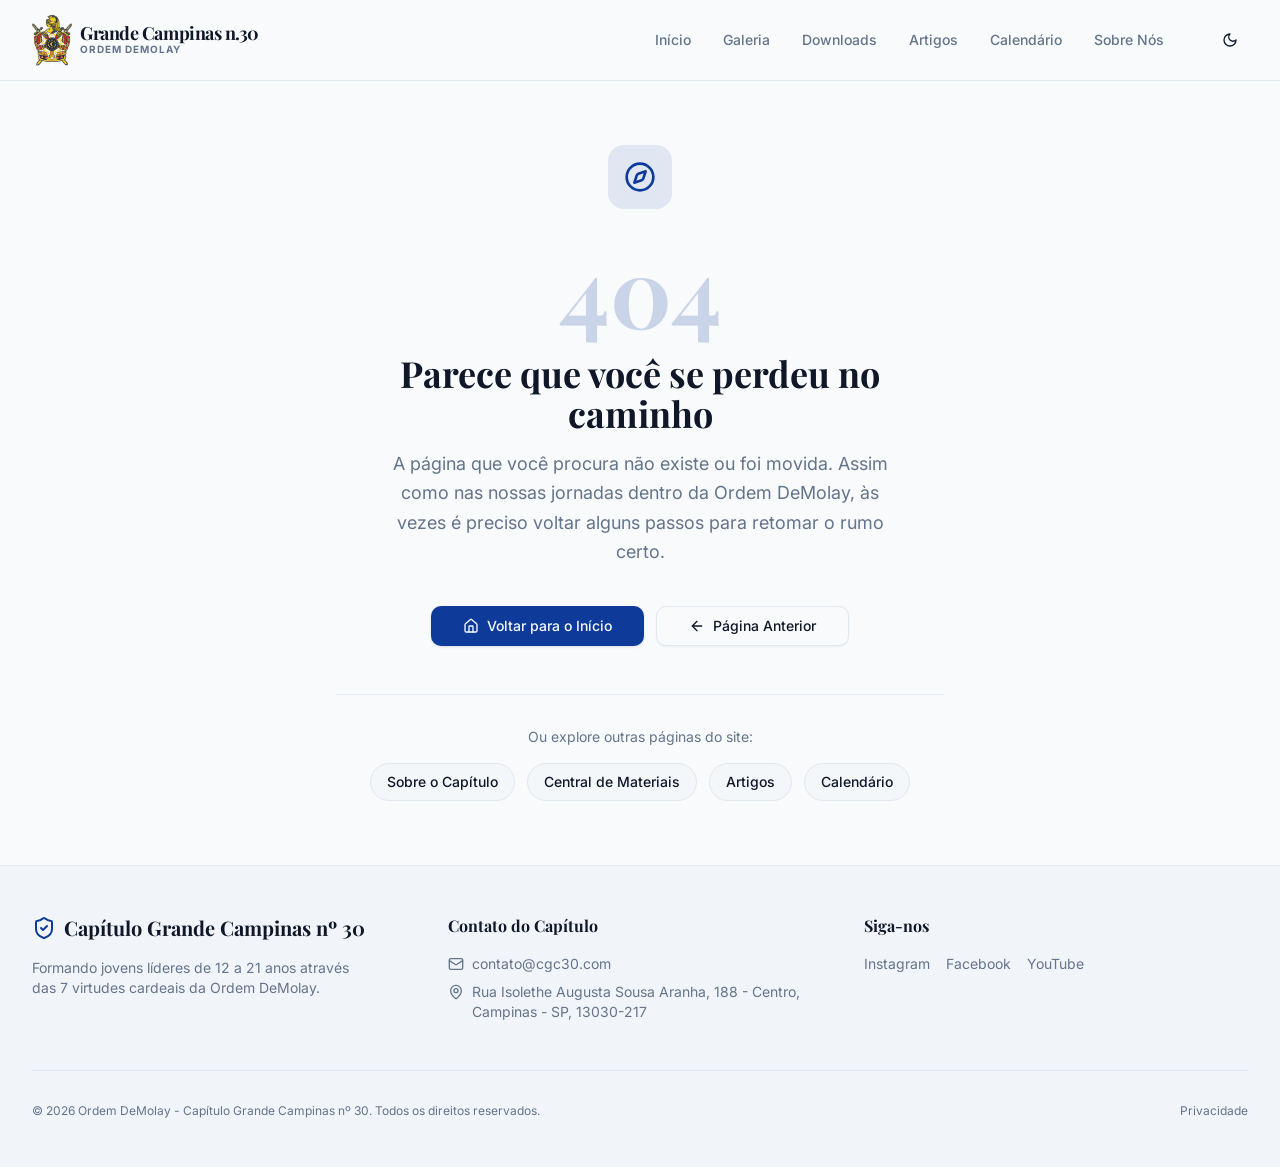
==== commit 6b741048: "feat: atualiza calendário de outubro (11/10 e 18/10, remove 25/10) Build gerado a partir de cgc30-si" ====
--- a/index.html
+++ b/index.html
@@ -1,496 +1,23 @@
-<!DOCTYPE html>
+<!doctype html>
 <html lang="pt-BR">
-<head>
-<script>
-  (function(){
-    try{
-      var stored = localStorage.getItem('cgc30-theme');
-      var prefersLight = window.matchMedia && window.matchMedia('(prefers-color-scheme: light)').matches;
-      var theme = stored || (prefersLight ? 'light' : 'dark');
-      document.documentElement.setAttribute('data-theme', theme);
-    }catch(e){
-      document.documentElement.setAttribute('data-theme', 'dark');
-    }
-  })();
-</script>
-<meta charset="UTF-8">
-<meta name="viewport" content="width=device-width, initial-scale=1.0">
-<title>Capítulo Grande Campinas n.30 — Em breve</title>
-<meta name="description" content="O site do Capítulo Grande Campinas n.30 da Ordem DeMolay será lançado em breve.">
-<meta name="theme-color" content="#0a0f1c">
-<link rel="icon" href="assets/favicon-32x32.png" type="image/png">
-<link rel="preconnect" href="https://fonts.googleapis.com">
-<link rel="preconnect" href="https://fonts.gstatic.com" crossorigin>
-<link href="https://fonts.googleapis.com/css2?family=Outfit:wght@300;400;500;600;700;800&display=swap" rel="stylesheet">
-<style>
-  :root{
-    --bg:#0a0f1c;
-    --glow-1:rgba(201,162,75,0.10);
-    --glow-2:rgba(143,37,48,0.08);
-    --footer-bg:#0e1526;
-    --text:#f4f2ec;
-    --text-dim:rgba(244,242,236,0.62);
-    --text-faint:rgba(244,242,236,0.38);
-    --line:rgba(244,242,236,0.10);
-    --gold:#c9a24b;
-    --gold-soft:#e0c27a;
-    --gold-ink:#171307;
-    --bg-elevated:rgba(255,255,255,0.045);
-  }
-
-  [data-theme="light"]{
-    --bg:#f7f4ec;
-    --glow-1:rgba(201,162,75,0.16);
-    --glow-2:rgba(143,37,48,0.05);
-    --footer-bg:#efe8d7;
-    --text:#181d29;
-    --text-dim:rgba(24,29,41,0.64);
-    --text-faint:rgba(24,29,41,0.42);
-    --line:rgba(24,29,41,0.12);
-    --gold:#96712a;
-    --gold-soft:#b5893a;
-    --gold-ink:#fbf3df;
-    --bg-elevated:rgba(10,15,28,0.045);
-  }
-
-  *{margin:0;padding:0;box-sizing:border-box;}
-
-  html{scroll-behavior:smooth;}
-
-  body{
-    font-family:'Outfit', -apple-system, BlinkMacSystemFont, sans-serif;
-    background:
-      radial-gradient(ellipse 900px 600px at 50% 0%, var(--glow-1), transparent 60%),
-      radial-gradient(ellipse 700px 500px at 85% 90%, var(--glow-2), transparent 55%),
-      var(--bg);
-    color:var(--text);
-    min-height:100dvh;
-    display:grid;
-    grid-template-rows:1fr auto;
-    overflow-x:hidden;
-    transition:background-color 0.4s ease, color 0.4s ease;
-  }
-
-  /* subtle grain overlay for texture, non-interactive */
-  body::before{
-    content:"";
-    position:fixed;
-    inset:0;
-    pointer-events:none;
-    opacity:0.035;
-    z-index:1;
-    background-image:url("data:image/svg+xml,%3Csvg xmlns='http://www.w3.org/2000/svg' width='120' height='120'%3E%3Cfilter id='n'%3E%3CfeTurbulence type='fractalNoise' baseFrequency='0.9' numOctaves='2' stitchTiles='stitch'/%3E%3C/filter%3E%3Crect width='100%25' height='100%25' filter='url(%23n)'/%3E%3C/svg%3E");
-  }
-
-  /* ---- theme toggle ---- */
-  .theme-toggle{
-    position:fixed;
-    top:1.25rem;
-    right:1.25rem;
-    z-index:20;
-    width:42px;
-    height:42px;
-    border-radius:50%;
-    border:1px solid var(--line);
-    background:var(--bg-elevated);
-    backdrop-filter:blur(8px);
-    -webkit-backdrop-filter:blur(8px);
-    display:grid;
-    place-items:center;
-    cursor:pointer;
-    color:var(--text-dim);
-    transition:transform 0.25s cubic-bezier(0.16,1,0.3,1), border-color 0.25s ease, color 0.25s ease;
-  }
-  .theme-toggle:hover{transform:translateY(-2px); border-color:var(--gold); color:var(--gold);}
-  .theme-toggle:active{transform:translateY(0) scale(0.94);}
-  .theme-toggle svg{
-    width:19px;
-    height:19px;
-    position:absolute;
-    transition:opacity 0.3s ease, transform 0.35s cubic-bezier(0.16,1,0.3,1);
-  }
-  .theme-toggle .icon-sun{opacity:0; transform:rotate(-90deg) scale(0.5);}
-  .theme-toggle .icon-moon{opacity:1; transform:rotate(0) scale(1);}
-  [data-theme="light"] .theme-toggle .icon-sun{opacity:1; transform:rotate(0) scale(1);}
-  [data-theme="light"] .theme-toggle .icon-moon{opacity:0; transform:rotate(90deg) scale(0.5);}
-
-  main{
-    position:relative;
-    z-index:2;
-    display:grid;
-    place-items:center;
-    padding:6rem 1.5rem 4rem;
-    min-height:100dvh;
-  }
-
-  .stage{
-    width:100%;
-    max-width:640px;
-    display:flex;
-    flex-direction:column;
-    align-items:center;
-    text-align:center;
-    gap:2.25rem;
-  }
-
-  /* ---- crest ---- */
-  .crest-shell{
-    position:relative;
-    width:min(48vw, 236px);
-    opacity:0;
-    transform:translateY(14px);
-    animation:rise 0.9s cubic-bezier(0.16,1,0.3,1) 0.15s forwards;
-  }
-
-  .crest-rays{
-    position:absolute;
-    inset:-68%;
-    z-index:-1;
-    border-radius:50%;
-    pointer-events:none;
-    background:
-      radial-gradient(circle at 50% 50%, rgba(255,255,255,0.9) 0%, rgba(255,255,255,0.24) 24%, transparent 54%),
-      repeating-conic-gradient(from 0deg, rgba(255,255,255,0.5) 0deg 2.4deg, transparent 2.4deg 17deg);
-    -webkit-mask-image:radial-gradient(circle at 50% 50%, #fff 0%, #fff 18%, rgba(255,255,255,0.65) 38%, transparent 70%);
-    mask-image:radial-gradient(circle at 50% 50%, #fff 0%, #fff 18%, rgba(255,255,255,0.65) 38%, transparent 70%);
-    animation:rays-spin 60s linear infinite;
-  }
-
-  @keyframes rays-spin{
-    to{transform:rotate(360deg);}
-  }
-
-  .crest-circle{
-    position:relative;
-    width:100%;
-    aspect-ratio:1;
-    border-radius:50%;
-    display:grid;
-    place-items:center;
-    padding:14%;
-    animation:float-crest 6.5s ease-in-out infinite;
-  }
-
-  .crest-circle img{
-    width:100%;
-    height:100%;
-    object-fit:contain;
-    display:block;
-    filter:drop-shadow(0 10px 18px rgba(0,0,0,0.35));
-  }
-
-  @keyframes rise{
-    to{opacity:1; transform:translateY(0);}
-  }
-  @keyframes float-crest{
-    0%,100%{transform:translateY(0);}
-    50%{transform:translateY(-8px);}
-  }
-
-  /* ---- eyebrow badge ---- */
-  .badge{
-    opacity:0;
-    animation:rise 0.9s cubic-bezier(0.16,1,0.3,1) 0.35s forwards;
-    display:inline-flex;
-    align-items:center;
-    gap:0.55rem;
-    padding:0.45rem 1rem;
-    border:1px solid rgba(201,162,75,0.35);
-    border-radius:999px;
-    background:rgba(201,162,75,0.08);
-    font-size:0.72rem;
-    letter-spacing:0.18em;
-    text-transform:uppercase;
-    color:var(--gold-soft);
-    font-weight:500;
-  }
-
-  .badge .dot{
-    width:6px;
-    height:6px;
-    border-radius:50%;
-    background:var(--gold);
-    box-shadow:0 0 0 0 rgba(201,162,75,0.55);
-    animation:ping 2.2s ease-out infinite;
-  }
-
-  @keyframes ping{
-    0%{box-shadow:0 0 0 0 rgba(201,162,75,0.45);}
-    70%{box-shadow:0 0 0 8px rgba(201,162,75,0);}
-    100%{box-shadow:0 0 0 0 rgba(201,162,75,0);}
-  }
-
-  /* ---- heading ---- */
-  h1{
-    opacity:0;
-    animation:rise 0.9s cubic-bezier(0.16,1,0.3,1) 0.5s forwards;
-    font-size:clamp(1.9rem, 5.4vw, 3.1rem);
-    line-height:1.08;
-    letter-spacing:-0.02em;
-    font-weight:700;
-    max-width:15ch;
-  }
-
-  h1 .accent{
-    background:linear-gradient(100deg, var(--gold-soft) 0%, var(--gold) 45%, var(--gold-soft) 100%);
-    background-size:200% auto;
-    -webkit-background-clip:text;
-    background-clip:text;
-    color:transparent;
-    animation:shine 5s linear infinite;
-  }
-
-  @keyframes shine{
-    to{background-position:200% center;}
-  }
-
-  p.lede{
-    opacity:0;
-    animation:rise 0.9s cubic-bezier(0.16,1,0.3,1) 0.65s forwards;
-    font-size:clamp(0.96rem, 1.6vw, 1.08rem);
-    line-height:1.7;
-    color:var(--text-dim);
-    max-width:46ch;
-    font-weight:300;
-  }
-
-  /* ---- footer ---- */
-  footer{
-    position:relative;
-    z-index:2;
-    border-top:1px solid var(--line);
-    background:var(--footer-bg);
-    padding:3rem 1.5rem 1.75rem;
-    transition:background-color 0.4s ease;
-  }
-
-  .footer-inner{
-    max-width:1040px;
-    margin:0 auto;
-    display:grid;
-    grid-template-columns:1.15fr 1fr 0.85fr;
-    gap:2.5rem;
-    text-align:left;
-    padding-bottom:2rem;
-    border-bottom:1px solid var(--line);
-  }
-
-  .footer-col{
-    display:flex;
-    flex-direction:column;
-    gap:0.6rem;
-  }
-
-  .footer-col--contact{align-items:flex-start;}
-  .footer-col--social{align-items:flex-end;}
-
-  .footer-heading{
-    font-size:0.7rem;
-    letter-spacing:0.14em;
-    text-transform:uppercase;
-    color:var(--gold);
-    font-weight:600;
-    margin-bottom:0.1rem;
-  }
-
-  .footer-title{
-    font-size:1.02rem;
-    font-weight:600;
-    letter-spacing:0.01em;
-  }
-
-  .footer-mission{
-    font-size:0.85rem;
-    color:var(--text-dim);
-    line-height:1.65;
-    max-width:34ch;
-    font-weight:300;
-  }
-
-  .footer-col--contact a,
-  .footer-col--contact span{
-    font-size:0.85rem;
-    color:var(--text-dim);
-    font-weight:300;
-    line-height:1.6;
-  }
-
-  .footer-col--contact a{
-    color:var(--gold-soft);
-    text-decoration:none;
-    transition:color 0.25s ease;
-    width:fit-content;
-  }
-  .footer-col--contact a:hover{
-    color:var(--gold);
-    text-decoration:underline;
-    text-underline-offset:3px;
-  }
-
-  .footer-col--contact address{
-    font-style:normal;
-    max-width:30ch;
-  }
-
-  .socials{
-    display:flex;
-    gap:0.65rem;
-  }
-
-  .socials a{
-    display:grid;
-    place-items:center;
-    width:38px;
-    height:38px;
-    border-radius:50%;
-    border:1px solid var(--line);
-    color:var(--text-dim);
-    transition:transform 0.25s cubic-bezier(0.16,1,0.3,1), border-color 0.25s ease, color 0.25s ease, background 0.25s ease;
-  }
-
-  .socials a:hover{
-    color:var(--gold-ink);
-    background:var(--gold);
-    border-color:var(--gold);
-    transform:translateY(-2px);
-  }
-
-  .socials a:active{
-    transform:translateY(0) scale(0.96);
-  }
-
-  .socials svg{width:17px;height:17px;}
-
-  .copyright{
-    max-width:1040px;
-    margin:0 auto;
-    font-size:0.72rem;
-    color:var(--text-faint);
-    padding-top:1.25rem;
-    letter-spacing:0.02em;
-    text-align:center;
-  }
-
-  /* ---- responsive ---- */
-  @media (max-width:820px){
-    .footer-inner{
-      grid-template-columns:1fr;
-      text-align:center;
-      gap:2rem;
-    }
-    .footer-col,
-    .footer-col--contact,
-    .footer-col--social{
-      align-items:center;
-    }
-    .footer-mission{max-width:40ch;}
-    .socials{justify-content:center;}
-  }
-
-  @media (max-width:768px){
-    main{padding:5.5rem 1.5rem 3.5rem;}
-  }
-
-  @media (max-width:480px){
-    main{padding:5rem 1.25rem 3rem;}
-    .stage{gap:1.75rem;}
-    .theme-toggle{top:1rem; right:1rem; width:38px; height:38px;}
-    footer{padding:2.5rem 1.25rem 1.5rem;}
-  }
-
-  @media (max-width:360px){
-    h1{font-size:1.65rem;}
-  }
-
-  @media (prefers-reduced-motion: reduce){
-    *,*::before,*::after{
-      animation-duration:0.001ms !important;
-      animation-iteration-count:1 !important;
-      transition-duration:0.001ms !important;
-    }
-  }
-</style>
-</head>
-<body>
-
-<button id="theme-toggle" class="theme-toggle" type="button" aria-label="Alternar entre modo claro e escuro">
-  <svg class="icon-sun" viewBox="0 0 24 24" fill="none" stroke="currentColor" stroke-width="1.7" stroke-linecap="round" stroke-linejoin="round">
-    <circle cx="12" cy="12" r="4.2"/>
-    <path d="M12 2.5v2.4M12 19.1v2.4M4.9 4.9l1.7 1.7M17.4 17.4l1.7 1.7M2.5 12h2.4M19.1 12h2.4M4.9 19.1l1.7-1.7M17.4 6.6l1.7-1.7"/>
-  </svg>
-  <svg class="icon-moon" viewBox="0 0 24 24" fill="none" stroke="currentColor" stroke-width="1.7" stroke-linecap="round" stroke-linejoin="round">
-    <path d="M20.5 14.2A8.5 8.5 0 1 1 9.8 3.5a6.8 6.8 0 0 0 10.7 10.7z"/>
-  </svg>
-</button>
-
-<main>
-  <div class="stage">
-    <div class="crest-shell">
-      <div class="crest-rays" aria-hidden="true"></div>
-      <div class="crest-circle">
-        <img src="./assets/demolay_emblem.png" alt="Brasão da Ordem DeMolay">
-      </div>
-    </div>
-
-    <span class="badge"><span class="dot"></span>Em breve</span>
-
-    <h1>Nosso site está <span class="accent">a caminho</span></h1>
-
-    <p class="lede">
-      O site do Capítulo Grande Campinas n.30 da Ordem DeMolay será lançado em breve. Aguarde!
-    </p>
-  </div>
-</main>
-
-<footer>
-  <div class="footer-inner">
-    <div class="footer-col footer-col--about">
-      <div class="footer-title">Capítulo Grande Campinas n.30</div>
-      <p class="footer-mission">
-        Formando jovens líderes de 12 a 21 anos através das 7 virtudes cardeais da Ordem DeMolay.
-      </p>
-    </div>
-
-    <div class="footer-col footer-col--contact">
-      <span class="footer-heading">Contato</span>
-      <a href="mailto:contato@cgc30.com">contato@cgc30.com</a>
-      <address>Av. Orosimbo Maia, 280 - Centro, Campinas - SP, 13010-211</address>
-    </div>
-
-    <div class="footer-col footer-col--social">
-      <span class="footer-heading">Redes sociais</span>
-      <div class="socials">
-        <a href="https://www.instagram.com/cgc_30/" target="_blank" rel="noopener noreferrer" aria-label="Instagram do CGC30">
-          <svg viewBox="0 0 24 24" fill="none" stroke="currentColor" stroke-width="1.7" stroke-linecap="round" stroke-linejoin="round">
-            <rect x="3" y="3" width="18" height="18" rx="5"/>
-            <circle cx="12" cy="12" r="4.2"/>
-            <circle cx="17.4" cy="6.6" r="1"/>
-          </svg>
-        </a>
-        <a href="https://www.facebook.com/demolaycampinas" target="_blank" rel="noopener noreferrer" aria-label="Facebook do CGC30">
-          <svg viewBox="0 0 24 24" fill="none" stroke="currentColor" stroke-width="1.7" stroke-linecap="round" stroke-linejoin="round">
-            <path d="M14.5 21v-8h2.7l.4-3.3h-3.1V7.6c0-.96.27-1.6 1.65-1.6h1.76V3.14C17.6 3.1 16.6 3 15.44 3 13 3 11.35 4.49 11.35 7.3v2.4H8.6V13h2.75v8z"/>
-          </svg>
-        </a>
-      </div>
-    </div>
-  </div>
-
-  <div class="copyright">© <span id="year"></span> Capítulo Grande Campinas n.30 — Ordem DeMolay. Todos os direitos reservados.</div>
-</footer>
-
-<script>
-  document.getElementById('year').textContent = new Date().getFullYear();
-
-  var toggleBtn = document.getElementById('theme-toggle');
-  toggleBtn.addEventListener('click', function(){
-    var root = document.documentElement;
-    var current = root.getAttribute('data-theme') === 'light' ? 'light' : 'dark';
-    var next = current === 'dark' ? 'light' : 'dark';
-    root.setAttribute('data-theme', next);
-    try{ localStorage.setItem('cgc30-theme', next); }catch(e){}
-  });
-</script>
-
-</body>
-</html>
+  <head>
+    <meta charset="UTF-8" />
+    <link rel="icon" type="image/x-icon" href="/favicon.ico" />
+    <link rel="icon" type="image/png" sizes="16x16" href="/favicon-16x16.png" />
+    <link rel="icon" type="image/png" sizes="32x32" href="/favicon-32x32.png" />
+    <link rel="apple-touch-icon" sizes="180x180" href="/apple-touch-icon.png" />
+    <link rel="icon" type="image/png" sizes="192x192" href="/android-chrome-192x192.png" />
+    <link rel="icon" type="image/png" sizes="512x512" href="/android-chrome-512x512.png" />
+    <meta name="viewport" content="width=device-width, initial-scale=1.0" />
+    <title>Capítulo Grande Campinas nº 30 - Ordem DeMolay</title>
+    <meta name="description" content="Portal oficial do Capítulo Grande Campinas nº 30 da Ordem DeMolay. Formando jovens líderes de 12 a 21 anos através de virtudes e fraternidade." />
+    <link rel="preconnect" href="https://fonts.googleapis.com">
+    <link rel="preconnect" href="https://fonts.gstatic.com" crossorigin>
+    <link href="https://fonts.googleapis.com/css2?family=Inter:wght@400;500;600;700&family=Playfair+Display:ital,wght@0,400;0,700;1,400&display=swap" rel="stylesheet">
+    <script type="module" crossorigin src="/assets/index-C4MtA8qg.js"></script>
+    <link rel="stylesheet" crossorigin href="/assets/index-D8R4dxUP.css">
+  </head>
+  <body>
+    <div id="root"></div>
+  </body>
+</html>
--- a/assets/index-D8R4dxUP.css
+++ b/assets/index-D8R4dxUP.css
@@ -0,0 +1 @@
+*,:before,:after{--tw-border-spacing-x: 0;--tw-border-spacing-y: 0;--tw-translate-x: 0;--tw-translate-y: 0;--tw-rotate: 0;--tw-skew-x: 0;--tw-skew-y: 0;--tw-scale-x: 1;--tw-scale-y: 1;--tw-pan-x: ;--tw-pan-y: ;--tw-pinch-zoom: ;--tw-scroll-snap-strictness: proximity;--tw-gradient-from-position: ;--tw-gradient-via-position: ;--tw-gradient-to-position: ;--tw-ordinal: ;--tw-slashed-zero: ;--tw-numeric-figure: ;--tw-numeric-spacing: ;--tw-numeric-fraction: ;--tw-ring-inset: ;--tw-ring-offset-width: 0px;--tw-ring-offset-color: #fff;--tw-ring-color: rgb(59 130 246 / .5);--tw-ring-offset-shadow: 0 0 #0000;--tw-ring-shadow: 0 0 #0000;--tw-shadow: 0 0 #0000;--tw-shadow-colored: 0 0 #0000;--tw-blur: ;--tw-brightness: ;--tw-contrast: ;--tw-grayscale: ;--tw-hue-rotate: ;--tw-invert: ;--tw-saturate: ;--tw-sepia: ;--tw-drop-shadow: ;--tw-backdrop-blur: ;--tw-backdrop-brightness: ;--tw-backdrop-contrast: ;--tw-backdrop-grayscale: ;--tw-backdrop-hue-rotate: ;--tw-backdrop-invert: ;--tw-backdrop-opacity: ;--tw-backdrop-saturate: ;--tw-backdrop-sepia: ;--tw-contain-size: ;--tw-contain-layout: ;--tw-contain-paint: ;--tw-contain-style: }::backdrop{--tw-border-spacing-x: 0;--tw-border-spacing-y: 0;--tw-translate-x: 0;--tw-translate-y: 0;--tw-rotate: 0;--tw-skew-x: 0;--tw-skew-y: 0;--tw-scale-x: 1;--tw-scale-y: 1;--tw-pan-x: ;--tw-pan-y: ;--tw-pinch-zoom: ;--tw-scroll-snap-strictness: proximity;--tw-gradient-from-position: ;--tw-gradient-via-position: ;--tw-gradient-to-position: ;--tw-ordinal: ;--tw-slashed-zero: ;--tw-numeric-figure: ;--tw-numeric-spacing: ;--tw-numeric-fraction: ;--tw-ring-inset: ;--tw-ring-offset-width: 0px;--tw-ring-offset-color: #fff;--tw-ring-color: rgb(59 130 246 / .5);--tw-ring-offset-shadow: 0 0 #0000;--tw-ring-shadow: 0 0 #0000;--tw-shadow: 0 0 #0000;--tw-shadow-colored: 0 0 #0000;--tw-blur: ;--tw-brightness: ;--tw-contrast: ;--tw-grayscale: ;--tw-hue-rotate: ;--tw-invert: ;--tw-saturate: ;--tw-sepia: ;--tw-drop-shadow: ;--tw-backdrop-blur: ;--tw-backdrop-brightness: ;--tw-backdrop-contrast: ;--tw-backdrop-grayscale: ;--tw-backdrop-hue-rotate: ;--tw-backdrop-invert: ;--tw-backdrop-opacity: ;--tw-backdrop-saturate: ;--tw-backdrop-sepia: ;--tw-contain-size: ;--tw-contain-layout: ;--tw-contain-paint: ;--tw-contain-style: }*,:before,:after{box-sizing:border-box;border-width:0;border-style:solid;border-color:#e5e7eb}:before,:after{--tw-content: ""}html,:host{line-height:1.5;-webkit-text-size-adjust:100%;-moz-tab-size:4;-o-tab-size:4;tab-size:4;font-family:Inter,-apple-system,BlinkMacSystemFont,Segoe UI,Roboto,sans-serif;font-feature-settings:normal;font-variation-settings:normal;-webkit-tap-highlight-color:transparent}body{margin:0;line-height:inherit}hr{height:0;color:inherit;border-top-width:1px}abbr:where([title]){-webkit-text-decoration:underline dotted;text-decoration:underline dotted}h1,h2,h3,h4,h5,h6{font-size:inherit;font-weight:inherit}a{color:inherit;text-decoration:inherit}b,strong{font-weight:bolder}code,kbd,samp,pre{font-family:JetBrains Mono,Fira Code,Consolas,monospace;font-feature-settings:normal;font-variation-settings:normal;font-size:1em}small{font-size:80%}sub,sup{font-size:75%;line-height:0;position:relative;vertical-align:baseline}sub{bottom:-.25em}sup{top:-.5em}table{text-indent:0;border-color:inherit;border-collapse:collapse}button,input,optgroup,select,textarea{font-family:inherit;font-feature-settings:inherit;font-variation-settings:inherit;font-size:100%;font-weight:inherit;line-height:inherit;letter-spacing:inherit;color:inherit;margin:0;padding:0}button,select{text-transform:none}button,input:where([type=button]),input:where([type=reset]),input:where([type=submit]){-webkit-appearance:button;background-color:transparent;background-image:none}:-moz-focusring{outline:auto}:-moz-ui-invalid{box-shadow:none}progress{vertical-align:baseline}::-webkit-inner-spin-button,::-webkit-outer-spin-button{height:auto}[type=search]{-webkit-appearance:textfield;outline-offset:-2px}::-webkit-search-decoration{-webkit-appearance:none}::-webkit-file-upload-button{-webkit-appearance:button;font:inherit}summary{display:list-item}blockquote,dl,dd,h1,h2,h3,h4,h5,h6,hr,figure,p,pre{margin:0}fieldset{margin:0;padding:0}legend{padding:0}ol,ul,menu{list-style:none;margin:0;padding:0}dialog{padding:0}textarea{resize:vertical}input::-moz-placeholder,textarea::-moz-placeholder{opacity:1;color:#9ca3af}input::placeholder,textarea::placeholder{opacity:1;color:#9ca3af}button,[role=button]{cursor:pointer}:disabled{cursor:default}img,svg,video,canvas,audio,iframe,embed,object{display:block;vertical-align:middle}img,video{max-width:100%;height:auto}[hidden]:where(:not([hidden=until-found])){display:none}:root{--background: 210 40% 98%;--foreground: 222 47% 11%;--card: 0 0% 100%;--card-foreground: 222 47% 11%;--popover: 0 0% 100%;--popover-foreground: 222 47% 11%;--primary: 221 83% 33%;--primary-foreground: 210 40% 98%;--secondary: 38 92% 50%;--secondary-foreground: 210 40% 98%;--muted: 210 40% 96.1%;--muted-foreground: 215.4 16.3% 46.9%;--accent: 210 40% 96.1%;--accent-foreground: 222 47% 11%;--destructive: 0 84.2% 60.2%;--destructive-foreground: 210 40% 98%;--border: 214.3 31.8% 91.4%;--input: 214.3 31.8% 91.4%;--ring: 221 83% 33%;--radius: .75rem}.dark{--background: 222 47% 11%;--foreground: 210 40% 98%;--card: 222 47% 11%;--card-foreground: 210 40% 98%;--popover: 222 47% 11%;--popover-foreground: 210 40% 98%;--primary: 210 40% 98%;--primary-foreground: 222 47% 11%;--secondary: 38 92% 50%;--secondary-foreground: 222 47% 11%;--muted: 217.2 32.6% 17.5%;--muted-foreground: 215 20.2% 65.1%;--accent: 217.2 32.6% 17.5%;--accent-foreground: 210 40% 98%;--border: 217.2 32.6% 17.5%;--input: 217.2 32.6% 17.5%;--ring: 212.7 26.8% 83.9%}*{border-color:hsl(var(--border))}body{background-color:hsl(var(--background));font-family:Inter,-apple-system,BlinkMacSystemFont,Segoe UI,Roboto,sans-serif;color:hsl(var(--foreground))}h1,h2,h3,h4,h5,h6{font-family:Playfair Display,serif}.container{width:100%}@media(min-width:640px){.container{max-width:640px}}@media(min-width:768px){.container{max-width:768px}}@media(min-width:1024px){.container{max-width:1024px}}@media(min-width:1280px){.container{max-width:1280px}}@media(min-width:1536px){.container{max-width:1536px}}.glass-nav{position:sticky;top:0;z-index:50;width:100%;border-bottom-width:1px;background-color:hsl(var(--background) / .8);--tw-backdrop-blur: blur(12px);-webkit-backdrop-filter:var(--tw-backdrop-blur) var(--tw-backdrop-brightness) var(--tw-backdrop-contrast) var(--tw-backdrop-grayscale) var(--tw-backdrop-hue-rotate) var(--tw-backdrop-invert) var(--tw-backdrop-opacity) var(--tw-backdrop-saturate) var(--tw-backdrop-sepia);backdrop-filter:var(--tw-backdrop-blur) var(--tw-backdrop-brightness) var(--tw-backdrop-contrast) var(--tw-backdrop-grayscale) var(--tw-backdrop-hue-rotate) var(--tw-backdrop-invert) var(--tw-backdrop-opacity) var(--tw-backdrop-saturate) var(--tw-backdrop-sepia)}.article-content{color:hsl(var(--foreground));font-size:1.0625rem;line-height:1.8}.article-content p{margin-bottom:1.5rem;color:hsl(var(--foreground) / .9)}.article-content h2{margin-top:3rem;margin-bottom:1rem;font-family:Playfair Display,serif;font-size:1.5rem;line-height:2rem;font-weight:700;color:hsl(var(--foreground))}.article-content h3{margin-top:2rem;margin-bottom:.75rem;font-family:Playfair Display,serif;font-size:1.25rem;line-height:1.75rem;font-weight:600;color:hsl(var(--foreground))}.article-content strong{font-weight:600;color:hsl(var(--foreground))}.article-content em{font-style:italic}.article-content blockquote{margin-top:2rem;margin-bottom:2rem;border-top-right-radius:var(--radius);border-bottom-right-radius:var(--radius);border-left-width:4px;border-color:hsl(var(--primary));background-color:hsl(var(--primary) / .05);padding:1rem 1.5rem}.article-content blockquote p{margin-bottom:.5rem;font-size:1.125rem;line-height:1.75rem;font-weight:500;font-style:italic;color:hsl(var(--foreground))}.article-content blockquote footer{font-size:.875rem;line-height:1.25rem;font-style:normal;color:hsl(var(--muted-foreground))}.article-content ul{margin-bottom:1.5rem;list-style-type:disc}.article-content ul>:not([hidden])~:not([hidden]){--tw-space-y-reverse: 0;margin-top:calc(.5rem * calc(1 - var(--tw-space-y-reverse)));margin-bottom:calc(.5rem * var(--tw-space-y-reverse))}.article-content ul{padding-left:1.5rem}.article-content li{color:hsl(var(--foreground) / .9)}.article-content code{border-radius:.25rem;background-color:hsl(var(--muted));padding:.125rem .375rem;font-family:JetBrains Mono,Fira Code,Consolas,monospace;font-size:.875rem;line-height:1.25rem}.sr-only{position:absolute;width:1px;height:1px;padding:0;margin:-1px;overflow:hidden;clip:rect(0,0,0,0);white-space:nowrap;border-width:0}.pointer-events-none{pointer-events:none}.visible{visibility:visible}.invisible{visibility:hidden}.static{position:static}.fixed{position:fixed}.absolute{position:absolute}.relative{position:relative}.inset-0{top:0;right:0;bottom:0;left:0}.inset-x-0{left:0;right:0}.inset-y-0{top:0;bottom:0}.-bottom-12{bottom:-3rem}.-bottom-6{bottom:-1.5rem}.-left-12{left:-3rem}.-left-6{left:-1.5rem}.-right-12{right:-3rem}.-top-12{top:-3rem}.bottom-0{bottom:0}.bottom-10{bottom:2.5rem}.left-0{left:0}.left-1\/2{left:50%}.left-2{left:.5rem}.left-\[50\%\]{left:50%}.right-0{right:0}.right-1{right:.25rem}.right-2{right:.5rem}.right-3{right:.75rem}.right-4{right:1rem}.top-0{top:0}.top-1\.5{top:.375rem}.top-1\/2{top:50%}.top-2{top:.5rem}.top-3\.5{top:.875rem}.top-4{top:1rem}.top-\[1px\]{top:1px}.top-\[50\%\]{top:50%}.top-\[60\%\]{top:60%}.top-full{top:100%}.z-0{z-index:0}.z-10{z-index:10}.z-20{z-index:20}.z-30{z-index:30}.z-50{z-index:50}.z-\[1\]{z-index:1}.-mx-1{margin-left:-.25rem;margin-right:-.25rem}.mx-2{margin-left:.5rem;margin-right:.5rem}.mx-3\.5{margin-left:.875rem;margin-right:.875rem}.mx-auto{margin-left:auto;margin-right:auto}.my-0\.5{margin-top:.125rem;margin-bottom:.125rem}.my-1{margin-top:.25rem;margin-bottom:.25rem}.-mb-48{margin-bottom:-12rem}.-ml-32{margin-left:-8rem}.-ml-4{margin-left:-1rem}.-mr-12{margin-right:-3rem}.-mr-48{margin-right:-12rem}.-mt-10{margin-top:-2.5rem}.-mt-12{margin-top:-3rem}.-mt-32{margin-top:-8rem}.-mt-4{margin-top:-1rem}.mb-1{margin-bottom:.25rem}.mb-10{margin-bottom:2.5rem}.mb-12{margin-bottom:3rem}.mb-16{margin-bottom:4rem}.mb-2{margin-bottom:.5rem}.mb-20{margin-bottom:5rem}.mb-3{margin-bottom:.75rem}.mb-4{margin-bottom:1rem}.mb-6{margin-bottom:1.5rem}.mb-8{margin-bottom:2rem}.ml-1{margin-left:.25rem}.ml-2{margin-left:.5rem}.ml-4{margin-left:1rem}.ml-auto{margin-left:auto}.mr-1{margin-right:.25rem}.mr-2{margin-right:.5rem}.mt-0\.5{margin-top:.125rem}.mt-1{margin-top:.25rem}.mt-1\.5{margin-top:.375rem}.mt-12{margin-top:3rem}.mt-2{margin-top:.5rem}.mt-24{margin-top:6rem}.mt-3{margin-top:.75rem}.mt-4{margin-top:1rem}.mt-6{margin-top:1.5rem}.mt-8{margin-top:2rem}.mt-auto{margin-top:auto}.line-clamp-3{overflow:hidden;display:-webkit-box;-webkit-box-orient:vertical;-webkit-line-clamp:3}.block{display:block}.flex{display:flex}.inline-flex{display:inline-flex}.table{display:table}.grid{display:grid}.hidden{display:none}.aspect-\[4\/5\]{aspect-ratio:4/5}.aspect-square{aspect-ratio:1 / 1}.aspect-video{aspect-ratio:16 / 9}.size-4{width:1rem;height:1rem}.size-\[--cell-size\]{width:var(--cell-size);height:var(--cell-size)}.h-1\.5{height:.375rem}.h-10{height:2.5rem}.h-12{height:3rem}.h-14{height:3.5rem}.h-16{height:4rem}.h-2{height:.5rem}.h-2\.5{height:.625rem}.h-24{height:6rem}.h-3{height:.75rem}.h-3\.5{height:.875rem}.h-4{height:1rem}.h-5{height:1.25rem}.h-6{height:1.5rem}.h-64{height:16rem}.h-7{height:1.75rem}.h-8{height:2rem}.h-9{height:2.25rem}.h-96{height:24rem}.h-\[--cell-size\]{height:var(--cell-size)}.h-\[1px\]{height:1px}.h-\[var\(--radix-navigation-menu-viewport-height\)\]{height:var(--radix-navigation-menu-viewport-height)}.h-\[var\(--radix-select-trigger-height\)\]{height:var(--radix-select-trigger-height)}.h-auto{height:auto}.h-full{height:100%}.h-px{height:1px}.h-svh{height:100svh}.max-h-40{max-height:10rem}.max-h-\[--radix-context-menu-content-available-height\]{max-height:var(--radix-context-menu-content-available-height)}.max-h-\[--radix-select-content-available-height\]{max-height:var(--radix-select-content-available-height)}.max-h-\[300px\]{max-height:300px}.max-h-\[var\(--radix-dropdown-menu-content-available-height\)\]{max-height:var(--radix-dropdown-menu-content-available-height)}.min-h-0{min-height:0px}.min-h-\[60px\]{min-height:60px}.min-h-\[70vh\]{min-height:70vh}.min-h-\[85vh\]{min-height:85vh}.min-h-screen{min-height:100vh}.min-h-svh{min-height:100svh}.w-0{width:0px}.w-1{width:.25rem}.w-10{width:2.5rem}.w-12{width:3rem}.w-16{width:4rem}.w-2{width:.5rem}.w-2\.5{width:.625rem}.w-24{width:6rem}.w-3{width:.75rem}.w-3\.5{width:.875rem}.w-3\/4{width:75%}.w-4{width:1rem}.w-5{width:1.25rem}.w-6{width:1.5rem}.w-64{width:16rem}.w-7{width:1.75rem}.w-72{width:18rem}.w-8{width:2rem}.w-9{width:2.25rem}.w-96{width:24rem}.w-\[--cell-size\]{width:var(--cell-size)}.w-\[--sidebar-width\]{width:var(--sidebar-width)}.w-\[100px\]{width:100px}.w-\[1px\]{width:1px}.w-\[300px\]{width:300px}.w-auto{width:auto}.w-fit{width:-moz-fit-content;width:fit-content}.w-full{width:100%}.w-max{width:-moz-max-content;width:max-content}.w-px{width:1px}.min-w-0{min-width:0px}.min-w-10{min-width:2.5rem}.min-w-5{min-width:1.25rem}.min-w-8{min-width:2rem}.min-w-9{min-width:2.25rem}.min-w-\[--cell-size\]{min-width:var(--cell-size)}.min-w-\[12rem\]{min-width:12rem}.min-w-\[8rem\]{min-width:8rem}.min-w-\[var\(--radix-select-trigger-width\)\]{min-width:var(--radix-select-trigger-width)}.max-w-2xl{max-width:42rem}.max-w-3xl{max-width:48rem}.max-w-4xl{max-width:56rem}.max-w-7xl{max-width:80rem}.max-w-\[--skeleton-width\]{max-width:var(--skeleton-width)}.max-w-lg{max-width:32rem}.max-w-max{max-width:-moz-max-content;max-width:max-content}.max-w-md{max-width:28rem}.max-w-none{max-width:none}.max-w-xs{max-width:20rem}.flex-1{flex:1 1 0%}.shrink-0{flex-shrink:0}.grow{flex-grow:1}.grow-0{flex-grow:0}.basis-full{flex-basis:100%}.caption-bottom{caption-side:bottom}.border-collapse{border-collapse:collapse}.origin-\[--radix-context-menu-content-transform-origin\]{transform-origin:var(--radix-context-menu-content-transform-origin)}.origin-\[--radix-dropdown-menu-content-transform-origin\]{transform-origin:var(--radix-dropdown-menu-content-transform-origin)}.origin-\[--radix-hover-card-content-transform-origin\]{transform-origin:var(--radix-hover-card-content-transform-origin)}.origin-\[--radix-menubar-content-transform-origin\]{transform-origin:var(--radix-menubar-content-transform-origin)}.origin-\[--radix-popover-content-transform-origin\]{transform-origin:var(--radix-popover-content-transform-origin)}.origin-\[--radix-select-content-transform-origin\]{transform-origin:var(--radix-select-content-transform-origin)}.origin-\[--radix-tooltip-content-transform-origin\]{transform-origin:var(--radix-tooltip-content-transform-origin)}.-translate-x-1\/2{--tw-translate-x: -50%;transform:translate(var(--tw-translate-x),var(--tw-translate-y)) rotate(var(--tw-rotate)) skew(var(--tw-skew-x)) skewY(var(--tw-skew-y)) scaleX(var(--tw-scale-x)) scaleY(var(--tw-scale-y))}.-translate-x-px{--tw-translate-x: -1px;transform:translate(var(--tw-translate-x),var(--tw-translate-y)) rotate(var(--tw-rotate)) skew(var(--tw-skew-x)) skewY(var(--tw-skew-y)) scaleX(var(--tw-scale-x)) scaleY(var(--tw-scale-y))}.-translate-y-1\/2{--tw-translate-y: -50%;transform:translate(var(--tw-translate-x),var(--tw-translate-y)) rotate(var(--tw-rotate)) skew(var(--tw-skew-x)) skewY(var(--tw-skew-y)) scaleX(var(--tw-scale-x)) scaleY(var(--tw-scale-y))}.translate-x-\[-50\%\]{--tw-translate-x: -50%;transform:translate(var(--tw-translate-x),var(--tw-translate-y)) rotate(var(--tw-rotate)) skew(var(--tw-skew-x)) skewY(var(--tw-skew-y)) scaleX(var(--tw-scale-x)) scaleY(var(--tw-scale-y))}.translate-x-px{--tw-translate-x: 1px;transform:translate(var(--tw-translate-x),var(--tw-translate-y)) rotate(var(--tw-rotate)) skew(var(--tw-skew-x)) skewY(var(--tw-skew-y)) scaleX(var(--tw-scale-x)) scaleY(var(--tw-scale-y))}.translate-y-\[-50\%\]{--tw-translate-y: -50%;transform:translate(var(--tw-translate-x),var(--tw-translate-y)) rotate(var(--tw-rotate)) skew(var(--tw-skew-x)) skewY(var(--tw-skew-y)) scaleX(var(--tw-scale-x)) scaleY(var(--tw-scale-y))}.rotate-45{--tw-rotate: 45deg;transform:translate(var(--tw-translate-x),var(--tw-translate-y)) rotate(var(--tw-rotate)) skew(var(--tw-skew-x)) skewY(var(--tw-skew-y)) scaleX(var(--tw-scale-x)) scaleY(var(--tw-scale-y))}.rotate-90{--tw-rotate: 90deg;transform:translate(var(--tw-translate-x),var(--tw-translate-y)) rotate(var(--tw-rotate)) skew(var(--tw-skew-x)) skewY(var(--tw-skew-y)) scaleX(var(--tw-scale-x)) scaleY(var(--tw-scale-y))}.transform{transform:translate(var(--tw-translate-x),var(--tw-translate-y)) rotate(var(--tw-rotate)) skew(var(--tw-skew-x)) skewY(var(--tw-skew-y)) scaleX(var(--tw-scale-x)) scaleY(var(--tw-scale-y))}@keyframes pulse{50%{opacity:.5}}.animate-pulse{animation:pulse 2s cubic-bezier(.4,0,.6,1) infinite}.cursor-default{cursor:default}.cursor-pointer{cursor:pointer}.touch-none{touch-action:none}.select-none{-webkit-user-select:none;-moz-user-select:none;user-select:none}.scroll-mt-24{scroll-margin-top:6rem}.list-disc{list-style-type:disc}.list-none{list-style-type:none}.grid-cols-1{grid-template-columns:repeat(1,minmax(0,1fr))}.flex-row{flex-direction:row}.flex-col{flex-direction:column}.flex-col-reverse{flex-direction:column-reverse}.flex-wrap{flex-wrap:wrap}.items-start{align-items:flex-start}.items-end{align-items:flex-end}.items-center{align-items:center}.items-stretch{align-items:stretch}.justify-end{justify-content:flex-end}.justify-center{justify-content:center}.justify-between{justify-content:space-between}.gap-1{gap:.25rem}.gap-1\.5{gap:.375rem}.gap-12{gap:3rem}.gap-2{gap:.5rem}.gap-3{gap:.75rem}.gap-4{gap:1rem}.gap-6{gap:1.5rem}.gap-8{gap:2rem}.space-x-1>:not([hidden])~:not([hidden]){--tw-space-x-reverse: 0;margin-right:calc(.25rem * var(--tw-space-x-reverse));margin-left:calc(.25rem * calc(1 - var(--tw-space-x-reverse)))}.space-y-1>:not([hidden])~:not([hidden]){--tw-space-y-reverse: 0;margin-top:calc(.25rem * calc(1 - var(--tw-space-y-reverse)));margin-bottom:calc(.25rem * var(--tw-space-y-reverse))}.space-y-1\.5>:not([hidden])~:not([hidden]){--tw-space-y-reverse: 0;margin-top:calc(.375rem * calc(1 - var(--tw-space-y-reverse)));margin-bottom:calc(.375rem * var(--tw-space-y-reverse))}.space-y-2>:not([hidden])~:not([hidden]){--tw-space-y-reverse: 0;margin-top:calc(.5rem * calc(1 - var(--tw-space-y-reverse)));margin-bottom:calc(.5rem * var(--tw-space-y-reverse))}.space-y-3>:not([hidden])~:not([hidden]){--tw-space-y-reverse: 0;margin-top:calc(.75rem * calc(1 - var(--tw-space-y-reverse)));margin-bottom:calc(.75rem * var(--tw-space-y-reverse))}.space-y-4>:not([hidden])~:not([hidden]){--tw-space-y-reverse: 0;margin-top:calc(1rem * calc(1 - var(--tw-space-y-reverse)));margin-bottom:calc(1rem * var(--tw-space-y-reverse))}.space-y-6>:not([hidden])~:not([hidden]){--tw-space-y-reverse: 0;margin-top:calc(1.5rem * calc(1 - var(--tw-space-y-reverse)));margin-bottom:calc(1.5rem * var(--tw-space-y-reverse))}.space-y-8>:not([hidden])~:not([hidden]){--tw-space-y-reverse: 0;margin-top:calc(2rem * calc(1 - var(--tw-space-y-reverse)));margin-bottom:calc(2rem * var(--tw-space-y-reverse))}.overflow-auto{overflow:auto}.overflow-hidden{overflow:hidden}.overflow-y-auto{overflow-y:auto}.overflow-x-hidden{overflow-x:hidden}.whitespace-nowrap{white-space:nowrap}.text-balance{text-wrap:balance}.break-words{overflow-wrap:break-word}.rounded-2xl{border-radius:1rem}.rounded-3xl{border-radius:1.5rem}.rounded-\[2px\]{border-radius:2px}.rounded-\[3rem\]{border-radius:3rem}.rounded-\[inherit\]{border-radius:inherit}.rounded-full{border-radius:9999px}.rounded-lg{border-radius:var(--radius)}.rounded-md{border-radius:calc(var(--radius) - 2px)}.rounded-none{border-radius:0}.rounded-sm{border-radius:calc(var(--radius) - 4px)}.rounded-xl{border-radius:.75rem}.rounded-l-md{border-top-left-radius:calc(var(--radius) - 2px);border-bottom-left-radius:calc(var(--radius) - 2px)}.rounded-r-md{border-top-right-radius:calc(var(--radius) - 2px);border-bottom-right-radius:calc(var(--radius) - 2px)}.rounded-t-\[10px\]{border-top-left-radius:10px;border-top-right-radius:10px}.rounded-t-\[3rem\]{border-top-left-radius:3rem;border-top-right-radius:3rem}.rounded-bl-full{border-bottom-left-radius:9999px}.rounded-tl-sm{border-top-left-radius:calc(var(--radius) - 4px)}.border{border-width:1px}.border-2{border-width:2px}.border-4{border-width:4px}.border-\[1\.5px\]{border-width:1.5px}.border-y{border-top-width:1px;border-bottom-width:1px}.border-b{border-bottom-width:1px}.border-b-2{border-bottom-width:2px}.border-l{border-left-width:1px}.border-l-4{border-left-width:4px}.border-r{border-right-width:1px}.border-t{border-top-width:1px}.border-t-4{border-top-width:4px}.border-dashed{border-style:dashed}.border-none{border-style:none}.border-\[--color-border\]{border-color:var(--color-border)}.border-background{border-color:hsl(var(--background))}.border-border\/50{border-color:hsl(var(--border) / .5)}.border-destructive\/50{border-color:hsl(var(--destructive) / .5)}.border-input{border-color:hsl(var(--input))}.border-primary{border-color:hsl(var(--primary))}.border-primary\/50{border-color:hsl(var(--primary) / .5)}.border-sidebar-border{border-color:hsl(var(--sidebar-border))}.border-transparent{border-color:transparent}.border-white\/20{border-color:#fff3}.border-white\/30{border-color:#ffffff4d}.border-l-primary{border-left-color:hsl(var(--primary))}.border-l-secondary{border-left-color:hsl(var(--secondary))}.border-l-transparent{border-left-color:transparent}.border-t-primary{border-top-color:hsl(var(--primary))}.border-t-transparent{border-top-color:transparent}.bg-\[--color-bg\]{background-color:var(--color-bg)}.bg-accent{background-color:hsl(var(--accent))}.bg-amber-500\/10{background-color:#f59e0b1a}.bg-background{background-color:hsl(var(--background))}.bg-black\/50{background-color:#00000080}.bg-black\/80{background-color:#000c}.bg-blue-500\/10{background-color:#3b82f61a}.bg-border{background-color:hsl(var(--border))}.bg-card{background-color:hsl(var(--card))}.bg-card\/50{background-color:hsl(var(--card) / .5)}.bg-destructive{background-color:hsl(var(--destructive))}.bg-destructive\/10{background-color:hsl(var(--destructive) / .1)}.bg-emerald-500\/10{background-color:#10b9811a}.bg-foreground{background-color:hsl(var(--foreground))}.bg-muted{background-color:hsl(var(--muted))}.bg-muted\/50{background-color:hsl(var(--muted) / .5)}.bg-orange-500{--tw-bg-opacity: 1;background-color:rgb(249 115 22 / var(--tw-bg-opacity, 1))}.bg-popover{background-color:hsl(var(--popover))}.bg-primary{background-color:hsl(var(--primary))}.bg-primary\/10{background-color:hsl(var(--primary) / .1)}.bg-primary\/20{background-color:hsl(var(--primary) / .2)}.bg-primary\/5{background-color:hsl(var(--primary) / .05)}.bg-purple-500\/10{background-color:#a855f71a}.bg-secondary{background-color:hsl(var(--secondary))}.bg-secondary\/10{background-color:hsl(var(--secondary) / .1)}.bg-sidebar{background-color:hsl(var(--sidebar-background))}.bg-sidebar-border{background-color:hsl(var(--sidebar-border))}.bg-slate-900{--tw-bg-opacity: 1;background-color:rgb(15 23 42 / var(--tw-bg-opacity, 1))}.bg-transparent{background-color:transparent}.bg-white\/10{background-color:#ffffff1a}.bg-white\/5{background-color:#ffffff0d}.bg-gradient-rainbow{background-image:linear-gradient(135deg,#667eea,#764ba2,#f093fb,#f5576c,#4facfe)}.bg-gradient-to-b{background-image:linear-gradient(to bottom,var(--tw-gradient-stops))}.bg-gradient-to-br{background-image:linear-gradient(to bottom right,var(--tw-gradient-stops))}.from-black\/70{--tw-gradient-from: rgb(0 0 0 / .7) var(--tw-gradient-from-position);--tw-gradient-to: rgb(0 0 0 / 0) var(--tw-gradient-to-position);--tw-gradient-stops: var(--tw-gradient-from), var(--tw-gradient-to)}.from-indigo-500{--tw-gradient-from: #6366f1 var(--tw-gradient-from-position);--tw-gradient-to: rgb(99 102 241 / 0) var(--tw-gradient-to-position);--tw-gradient-stops: var(--tw-gradient-from), var(--tw-gradient-to)}.from-secondary{--tw-gradient-from: hsl(var(--secondary)) var(--tw-gradient-from-position);--tw-gradient-to: hsl(var(--secondary) / 0) var(--tw-gradient-to-position);--tw-gradient-stops: var(--tw-gradient-from), var(--tw-gradient-to)}.via-black\/40{--tw-gradient-to: rgb(0 0 0 / 0) var(--tw-gradient-to-position);--tw-gradient-stops: var(--tw-gradient-from), rgb(0 0 0 / .4) var(--tw-gradient-via-position), var(--tw-gradient-to)}.to-background{--tw-gradient-to: hsl(var(--background)) var(--tw-gradient-to-position)}.to-purple-500{--tw-gradient-to: #a855f7 var(--tw-gradient-to-position)}.to-transparent{--tw-gradient-to: transparent var(--tw-gradient-to-position)}.fill-current{fill:currentColor}.fill-primary{fill:hsl(var(--primary))}.object-contain{-o-object-fit:contain;object-fit:contain}.object-cover{-o-object-fit:cover;object-fit:cover}.object-center{-o-object-position:center;object-position:center}.p-0{padding:0}.p-1{padding:.25rem}.p-10{padding:2.5rem}.p-12{padding:3rem}.p-2{padding:.5rem}.p-3{padding:.75rem}.p-4{padding:1rem}.p-5{padding:1.25rem}.p-6{padding:1.5rem}.p-8{padding:2rem}.p-\[1px\]{padding:1px}.px-1{padding-left:.25rem;padding-right:.25rem}.px-1\.5{padding-left:.375rem;padding-right:.375rem}.px-10{padding-left:2.5rem;padding-right:2.5rem}.px-12{padding-left:3rem;padding-right:3rem}.px-2{padding-left:.5rem;padding-right:.5rem}.px-2\.5{padding-left:.625rem;padding-right:.625rem}.px-3{padding-left:.75rem;padding-right:.75rem}.px-4{padding-left:1rem;padding-right:1rem}.px-8{padding-left:2rem;padding-right:2rem}.px-\[--cell-size\]{padding-left:var(--cell-size);padding-right:var(--cell-size)}.py-0{padding-top:0;padding-bottom:0}.py-0\.5{padding-top:.125rem;padding-bottom:.125rem}.py-1{padding-top:.25rem;padding-bottom:.25rem}.py-1\.5{padding-top:.375rem;padding-bottom:.375rem}.py-12{padding-top:3rem;padding-bottom:3rem}.py-16{padding-top:4rem;padding-bottom:4rem}.py-2{padding-top:.5rem;padding-bottom:.5rem}.py-3{padding-top:.75rem;padding-bottom:.75rem}.py-4{padding-top:1rem;padding-bottom:1rem}.py-6{padding-top:1.5rem;padding-bottom:1.5rem}.py-8{padding-top:2rem;padding-bottom:2rem}.pb-10{padding-bottom:2.5rem}.pb-20{padding-bottom:5rem}.pb-3{padding-bottom:.75rem}.pb-36{padding-bottom:9rem}.pb-4{padding-bottom:1rem}.pl-2{padding-left:.5rem}.pl-2\.5{padding-left:.625rem}.pl-4{padding-left:1rem}.pl-5{padding-left:1.25rem}.pl-8{padding-left:2rem}.pr-1{padding-right:.25rem}.pr-2{padding-right:.5rem}.pr-2\.5{padding-right:.625rem}.pr-8{padding-right:2rem}.pt-0{padding-top:0}.pt-1{padding-top:.25rem}.pt-10{padding-top:2.5rem}.pt-2{padding-top:.5rem}.pt-20{padding-top:5rem}.pt-3{padding-top:.75rem}.pt-4{padding-top:1rem}.pt-8{padding-top:2rem}.text-left{text-align:left}.text-center{text-align:center}.align-middle{vertical-align:middle}.font-mono{font-family:JetBrains Mono,Fira Code,Consolas,monospace}.font-playfair{font-family:Playfair Display,serif}.text-2xl{font-size:1.5rem;line-height:2rem}.text-3xl{font-size:1.875rem;line-height:2.25rem}.text-4xl{font-size:2.25rem;line-height:2.5rem}.text-7xl{font-size:4.5rem;line-height:1.1}.text-\[0\.8rem\]{font-size:.8rem}.text-\[10px\]{font-size:10px}.text-base{font-size:1rem;line-height:1.5rem}.text-lg{font-size:1.125rem;line-height:1.75rem}.text-sm{font-size:.875rem;line-height:1.25rem}.text-xl{font-size:1.25rem;line-height:1.75rem}.text-xs{font-size:.75rem;line-height:1rem}.font-bold{font-weight:700}.font-medium{font-weight:500}.font-normal{font-weight:400}.font-semibold{font-weight:600}.uppercase{text-transform:uppercase}.italic{font-style:italic}.tabular-nums{--tw-numeric-spacing: tabular-nums;font-variant-numeric:var(--tw-ordinal) var(--tw-slashed-zero) var(--tw-numeric-figure) var(--tw-numeric-spacing) var(--tw-numeric-fraction)}.leading-none{line-height:1}.leading-relaxed{line-height:1.625}.leading-snug{line-height:1.375}.leading-tight{line-height:1.25}.tracking-tight{letter-spacing:-.025em}.tracking-wide{letter-spacing:.025em}.tracking-wider{letter-spacing:.05em}.tracking-widest{letter-spacing:.1em}.text-accent-foreground{color:hsl(var(--accent-foreground))}.text-amber-600{--tw-text-opacity: 1;color:rgb(217 119 6 / var(--tw-text-opacity, 1))}.text-blue-600{--tw-text-opacity: 1;color:rgb(37 99 235 / var(--tw-text-opacity, 1))}.text-card-foreground{color:hsl(var(--card-foreground))}.text-current{color:currentColor}.text-destructive{color:hsl(var(--destructive))}.text-destructive-foreground{color:hsl(var(--destructive-foreground))}.text-emerald-600{--tw-text-opacity: 1;color:rgb(5 150 105 / var(--tw-text-opacity, 1))}.text-foreground{color:hsl(var(--foreground))}.text-muted-foreground{color:hsl(var(--muted-foreground))}.text-popover-foreground{color:hsl(var(--popover-foreground))}.text-primary{color:hsl(var(--primary))}.text-primary-foreground{color:hsl(var(--primary-foreground))}.text-primary\/20{color:hsl(var(--primary) / .2)}.text-primary\/60{color:hsl(var(--primary) / .6)}.text-purple-600{--tw-text-opacity: 1;color:rgb(147 51 234 / var(--tw-text-opacity, 1))}.text-secondary{color:hsl(var(--secondary))}.text-secondary-foreground{color:hsl(var(--secondary-foreground))}.text-sidebar-foreground{color:hsl(var(--sidebar-foreground))}.text-sidebar-foreground\/70{color:hsl(var(--sidebar-foreground) / .7)}.text-slate-300{--tw-text-opacity: 1;color:rgb(203 213 225 / var(--tw-text-opacity, 1))}.text-white{--tw-text-opacity: 1;color:rgb(255 255 255 / var(--tw-text-opacity, 1))}.text-white\/40{color:#fff6}.text-white\/90{color:#ffffffe6}.underline{text-decoration-line:underline}.underline-offset-4{text-underline-offset:4px}.opacity-0{opacity:0}.opacity-5{opacity:.05}.opacity-50{opacity:.5}.opacity-60{opacity:.6}.opacity-70{opacity:.7}.opacity-80{opacity:.8}.shadow{--tw-shadow: 0 1px 3px 0 rgb(0 0 0 / .1), 0 1px 2px -1px rgb(0 0 0 / .1);--tw-shadow-colored: 0 1px 3px 0 var(--tw-shadow-color), 0 1px 2px -1px var(--tw-shadow-color);box-shadow:var(--tw-ring-offset-shadow, 0 0 #0000),var(--tw-ring-shadow, 0 0 #0000),var(--tw-shadow)}.shadow-2xl{--tw-shadow: 0 25px 50px -12px rgb(0 0 0 / .25);--tw-shadow-colored: 0 25px 50px -12px var(--tw-shadow-color);box-shadow:var(--tw-ring-offset-shadow, 0 0 #0000),var(--tw-ring-shadow, 0 0 #0000),var(--tw-shadow)}.shadow-\[0_-20px_50px_-12px_rgba\(0\,0\,0\,0\.1\)\]{--tw-shadow: 0 -20px 50px -12px rgba(0,0,0,.1);--tw-shadow-colored: 0 -20px 50px -12px var(--tw-shadow-color);box-shadow:var(--tw-ring-offset-shadow, 0 0 #0000),var(--tw-ring-shadow, 0 0 #0000),var(--tw-shadow)}.shadow-\[0_0_0_1px_hsl\(var\(--sidebar-border\)\)\]{--tw-shadow: 0 0 0 1px hsl(var(--sidebar-border));--tw-shadow-colored: 0 0 0 1px var(--tw-shadow-color);box-shadow:var(--tw-ring-offset-shadow, 0 0 #0000),var(--tw-ring-shadow, 0 0 #0000),var(--tw-shadow)}.shadow-lg{--tw-shadow: 0 10px 15px -3px rgb(0 0 0 / .1), 0 4px 6px -4px rgb(0 0 0 / .1);--tw-shadow-colored: 0 10px 15px -3px var(--tw-shadow-color), 0 4px 6px -4px var(--tw-shadow-color);box-shadow:var(--tw-ring-offset-shadow, 0 0 #0000),var(--tw-ring-shadow, 0 0 #0000),var(--tw-shadow)}.shadow-md{--tw-shadow: 0 4px 6px -1px rgb(0 0 0 / .1), 0 2px 4px -2px rgb(0 0 0 / .1);--tw-shadow-colored: 0 4px 6px -1px var(--tw-shadow-color), 0 2px 4px -2px var(--tw-shadow-color);box-shadow:var(--tw-ring-offset-shadow, 0 0 #0000),var(--tw-ring-shadow, 0 0 #0000),var(--tw-shadow)}.shadow-none{--tw-shadow: 0 0 #0000;--tw-shadow-colored: 0 0 #0000;box-shadow:var(--tw-ring-offset-shadow, 0 0 #0000),var(--tw-ring-shadow, 0 0 #0000),var(--tw-shadow)}.shadow-sm{--tw-shadow: 0 1px 2px 0 rgb(0 0 0 / .05);--tw-shadow-colored: 0 1px 2px 0 var(--tw-shadow-color);box-shadow:var(--tw-ring-offset-shadow, 0 0 #0000),var(--tw-ring-shadow, 0 0 #0000),var(--tw-shadow)}.shadow-xl{--tw-shadow: 0 20px 25px -5px rgb(0 0 0 / .1), 0 8px 10px -6px rgb(0 0 0 / .1);--tw-shadow-colored: 0 20px 25px -5px var(--tw-shadow-color), 0 8px 10px -6px var(--tw-shadow-color);box-shadow:var(--tw-ring-offset-shadow, 0 0 #0000),var(--tw-ring-shadow, 0 0 #0000),var(--tw-shadow)}.shadow-primary\/20{--tw-shadow-color: hsl(var(--primary) / .2);--tw-shadow: var(--tw-shadow-colored)}.outline-none{outline:2px solid transparent;outline-offset:2px}.outline{outline-style:solid}.ring-0{--tw-ring-offset-shadow: var(--tw-ring-inset) 0 0 0 var(--tw-ring-offset-width) var(--tw-ring-offset-color);--tw-ring-shadow: var(--tw-ring-inset) 0 0 0 calc(0px + var(--tw-ring-offset-width)) var(--tw-ring-color);box-shadow:var(--tw-ring-offset-shadow),var(--tw-ring-shadow),var(--tw-shadow, 0 0 #0000)}.ring-1{--tw-ring-offset-shadow: var(--tw-ring-inset) 0 0 0 var(--tw-ring-offset-width) var(--tw-ring-offset-color);--tw-ring-shadow: var(--tw-ring-inset) 0 0 0 calc(1px + var(--tw-ring-offset-width)) var(--tw-ring-color);box-shadow:var(--tw-ring-offset-shadow),var(--tw-ring-shadow),var(--tw-shadow, 0 0 #0000)}.ring-ring{--tw-ring-color: hsl(var(--ring))}.ring-sidebar-ring{--tw-ring-color: hsl(var(--sidebar-ring))}.ring-offset-background{--tw-ring-offset-color: hsl(var(--background))}.blur-3xl{--tw-blur: blur(64px);filter:var(--tw-blur) var(--tw-brightness) var(--tw-contrast) var(--tw-grayscale) var(--tw-hue-rotate) var(--tw-invert) var(--tw-saturate) var(--tw-sepia) var(--tw-drop-shadow)}.grayscale{--tw-grayscale: grayscale(100%);filter:var(--tw-blur) var(--tw-brightness) var(--tw-contrast) var(--tw-grayscale) var(--tw-hue-rotate) var(--tw-invert) var(--tw-saturate) var(--tw-sepia) var(--tw-drop-shadow)}.filter{filter:var(--tw-blur) var(--tw-brightness) var(--tw-contrast) var(--tw-grayscale) var(--tw-hue-rotate) var(--tw-invert) var(--tw-saturate) var(--tw-sepia) var(--tw-drop-shadow)}.backdrop-blur-md{--tw-backdrop-blur: blur(12px);-webkit-backdrop-filter:var(--tw-backdrop-blur) var(--tw-backdrop-brightness) var(--tw-backdrop-contrast) var(--tw-backdrop-grayscale) var(--tw-backdrop-hue-rotate) var(--tw-backdrop-invert) var(--tw-backdrop-opacity) var(--tw-backdrop-saturate) var(--tw-backdrop-sepia);backdrop-filter:var(--tw-backdrop-blur) var(--tw-backdrop-brightness) var(--tw-backdrop-contrast) var(--tw-backdrop-grayscale) var(--tw-backdrop-hue-rotate) var(--tw-backdrop-invert) var(--tw-backdrop-opacity) var(--tw-backdrop-saturate) var(--tw-backdrop-sepia)}.backdrop-blur-sm{--tw-backdrop-blur: blur(4px);-webkit-backdrop-filter:var(--tw-backdrop-blur) var(--tw-backdrop-brightness) var(--tw-backdrop-contrast) var(--tw-backdrop-grayscale) var(--tw-backdrop-hue-rotate) var(--tw-backdrop-invert) var(--tw-backdrop-opacity) var(--tw-backdrop-saturate) var(--tw-backdrop-sepia);backdrop-filter:var(--tw-backdrop-blur) var(--tw-backdrop-brightness) var(--tw-backdrop-contrast) var(--tw-backdrop-grayscale) var(--tw-backdrop-hue-rotate) var(--tw-backdrop-invert) var(--tw-backdrop-opacity) var(--tw-backdrop-saturate) var(--tw-backdrop-sepia)}.transition{transition-property:color,background-color,border-color,text-decoration-color,fill,stroke,opacity,box-shadow,transform,filter,backdrop-filter;transition-timing-function:cubic-bezier(.4,0,.2,1);transition-duration:.15s}.transition-\[left\,right\,width\]{transition-property:left,right,width;transition-timing-function:cubic-bezier(.4,0,.2,1);transition-duration:.15s}.transition-\[margin\,opacity\]{transition-property:margin,opacity;transition-timing-function:cubic-bezier(.4,0,.2,1);transition-duration:.15s}.transition-\[width\,height\,padding\]{transition-property:width,height,padding;transition-timing-function:cubic-bezier(.4,0,.2,1);transition-duration:.15s}.transition-\[width\]{transition-property:width;transition-timing-function:cubic-bezier(.4,0,.2,1);transition-duration:.15s}.transition-all{transition-property:all;transition-timing-function:cubic-bezier(.4,0,.2,1);transition-duration:.15s}.transition-colors{transition-property:color,background-color,border-color,text-decoration-color,fill,stroke;transition-timing-function:cubic-bezier(.4,0,.2,1);transition-duration:.15s}.transition-opacity{transition-property:opacity;transition-timing-function:cubic-bezier(.4,0,.2,1);transition-duration:.15s}.transition-shadow{transition-property:box-shadow;transition-timing-function:cubic-bezier(.4,0,.2,1);transition-duration:.15s}.transition-transform{transition-property:transform;transition-timing-function:cubic-bezier(.4,0,.2,1);transition-duration:.15s}.duration-1000{transition-duration:1s}.duration-200{transition-duration:.2s}.duration-300{transition-duration:.3s}.duration-500{transition-duration:.5s}.ease-in-out{transition-timing-function:cubic-bezier(.4,0,.2,1)}.ease-linear{transition-timing-function:linear}@keyframes enter{0%{opacity:var(--tw-enter-opacity, 1);transform:translate3d(var(--tw-enter-translate-x, 0),var(--tw-enter-translate-y, 0),0) scale3d(var(--tw-enter-scale, 1),var(--tw-enter-scale, 1),var(--tw-enter-scale, 1)) rotate(var(--tw-enter-rotate, 0))}}@keyframes exit{to{opacity:var(--tw-exit-opacity, 1);transform:translate3d(var(--tw-exit-translate-x, 0),var(--tw-exit-translate-y, 0),0) scale3d(var(--tw-exit-scale, 1),var(--tw-exit-scale, 1),var(--tw-exit-scale, 1)) rotate(var(--tw-exit-rotate, 0))}}.animate-in{animation-name:enter;animation-duration:.15s;--tw-enter-opacity: initial;--tw-enter-scale: initial;--tw-enter-rotate: initial;--tw-enter-translate-x: initial;--tw-enter-translate-y: initial}.fade-in-0{--tw-enter-opacity: 0}.zoom-in-95{--tw-enter-scale: .95}.duration-1000{animation-duration:1s}.duration-200{animation-duration:.2s}.duration-300{animation-duration:.3s}.duration-500{animation-duration:.5s}.ease-in-out{animation-timing-function:cubic-bezier(.4,0,.2,1)}.ease-linear{animation-timing-function:linear}.\[--cell-size\:2rem\]{--cell-size: 2rem}.file\:border-0::file-selector-button{border-width:0px}.file\:bg-transparent::file-selector-button{background-color:transparent}.file\:text-sm::file-selector-button{font-size:.875rem;line-height:1.25rem}.file\:font-medium::file-selector-button{font-weight:500}.file\:text-foreground::file-selector-button{color:hsl(var(--foreground))}.placeholder\:text-muted-foreground::-moz-placeholder{color:hsl(var(--muted-foreground))}.placeholder\:text-muted-foreground::placeholder{color:hsl(var(--muted-foreground))}.after\:absolute:after{content:var(--tw-content);position:absolute}.after\:-inset-2:after{content:var(--tw-content);top:-.5rem;right:-.5rem;bottom:-.5rem;left:-.5rem}.after\:inset-y-0:after{content:var(--tw-content);top:0;bottom:0}.after\:left-1\/2:after{content:var(--tw-content);left:50%}.after\:w-1:after{content:var(--tw-content);width:.25rem}.after\:w-\[2px\]:after{content:var(--tw-content);width:2px}.after\:-translate-x-1\/2:after{content:var(--tw-content);--tw-translate-x: -50%;transform:translate(var(--tw-translate-x),var(--tw-translate-y)) rotate(var(--tw-rotate)) skew(var(--tw-skew-x)) skewY(var(--tw-skew-y)) scaleX(var(--tw-scale-x)) scaleY(var(--tw-scale-y))}.first\:rounded-l-md:first-child{border-top-left-radius:calc(var(--radius) - 2px);border-bottom-left-radius:calc(var(--radius) - 2px)}.first\:border-l:first-child{border-left-width:1px}.last\:rounded-r-md:last-child{border-top-right-radius:calc(var(--radius) - 2px);border-bottom-right-radius:calc(var(--radius) - 2px)}.hover\:-translate-y-2:hover{--tw-translate-y: -.5rem;transform:translate(var(--tw-translate-x),var(--tw-translate-y)) rotate(var(--tw-rotate)) skew(var(--tw-skew-x)) skewY(var(--tw-skew-y)) scaleX(var(--tw-scale-x)) scaleY(var(--tw-scale-y))}.hover\:rotate-12:hover{--tw-rotate: 12deg;transform:translate(var(--tw-translate-x),var(--tw-translate-y)) rotate(var(--tw-rotate)) skew(var(--tw-skew-x)) skewY(var(--tw-skew-y)) scaleX(var(--tw-scale-x)) scaleY(var(--tw-scale-y))}.hover\:scale-105:hover{--tw-scale-x: 1.05;--tw-scale-y: 1.05;transform:translate(var(--tw-translate-x),var(--tw-translate-y)) rotate(var(--tw-rotate)) skew(var(--tw-skew-x)) skewY(var(--tw-skew-y)) scaleX(var(--tw-scale-x)) scaleY(var(--tw-scale-y))}.hover\:scale-110:hover{--tw-scale-x: 1.1;--tw-scale-y: 1.1;transform:translate(var(--tw-translate-x),var(--tw-translate-y)) rotate(var(--tw-rotate)) skew(var(--tw-skew-x)) skewY(var(--tw-skew-y)) scaleX(var(--tw-scale-x)) scaleY(var(--tw-scale-y))}.hover\:border-primary:hover{border-color:hsl(var(--primary))}.hover\:border-primary\/30:hover{border-color:hsl(var(--primary) / .3)}.hover\:border-primary\/40:hover{border-color:hsl(var(--primary) / .4)}.hover\:bg-accent:hover{background-color:hsl(var(--accent))}.hover\:bg-accent\/5:hover{background-color:hsl(var(--accent) / .05)}.hover\:bg-destructive\/80:hover{background-color:hsl(var(--destructive) / .8)}.hover\:bg-destructive\/90:hover{background-color:hsl(var(--destructive) / .9)}.hover\:bg-muted:hover{background-color:hsl(var(--muted))}.hover\:bg-muted\/50:hover{background-color:hsl(var(--muted) / .5)}.hover\:bg-primary\/80:hover{background-color:hsl(var(--primary) / .8)}.hover\:bg-primary\/90:hover{background-color:hsl(var(--primary) / .9)}.hover\:bg-secondary\/80:hover{background-color:hsl(var(--secondary) / .8)}.hover\:bg-sidebar-accent:hover{background-color:hsl(var(--sidebar-accent))}.hover\:bg-white:hover{--tw-bg-opacity: 1;background-color:rgb(255 255 255 / var(--tw-bg-opacity, 1))}.hover\:bg-white\/10:hover{background-color:#ffffff1a}.hover\:text-accent-foreground:hover{color:hsl(var(--accent-foreground))}.hover\:text-foreground:hover{color:hsl(var(--foreground))}.hover\:text-muted-foreground:hover{color:hsl(var(--muted-foreground))}.hover\:text-primary:hover{color:hsl(var(--primary))}.hover\:text-primary\/80:hover{color:hsl(var(--primary) / .8)}.hover\:text-sidebar-accent-foreground:hover{color:hsl(var(--sidebar-accent-foreground))}.hover\:text-slate-900:hover{--tw-text-opacity: 1;color:rgb(15 23 42 / var(--tw-text-opacity, 1))}.hover\:underline:hover{text-decoration-line:underline}.hover\:opacity-100:hover{opacity:1}.hover\:shadow-2xl:hover{--tw-shadow: 0 25px 50px -12px rgb(0 0 0 / .25);--tw-shadow-colored: 0 25px 50px -12px var(--tw-shadow-color);box-shadow:var(--tw-ring-offset-shadow, 0 0 #0000),var(--tw-ring-shadow, 0 0 #0000),var(--tw-shadow)}.hover\:shadow-\[0_0_0_1px_hsl\(var\(--sidebar-accent\)\)\]:hover{--tw-shadow: 0 0 0 1px hsl(var(--sidebar-accent));--tw-shadow-colored: 0 0 0 1px var(--tw-shadow-color);box-shadow:var(--tw-ring-offset-shadow, 0 0 #0000),var(--tw-ring-shadow, 0 0 #0000),var(--tw-shadow)}.hover\:shadow-lg:hover{--tw-shadow: 0 10px 15px -3px rgb(0 0 0 / .1), 0 4px 6px -4px rgb(0 0 0 / .1);--tw-shadow-colored: 0 10px 15px -3px var(--tw-shadow-color), 0 4px 6px -4px var(--tw-shadow-color);box-shadow:var(--tw-ring-offset-shadow, 0 0 #0000),var(--tw-ring-shadow, 0 0 #0000),var(--tw-shadow)}.hover\:shadow-md:hover{--tw-shadow: 0 4px 6px -1px rgb(0 0 0 / .1), 0 2px 4px -2px rgb(0 0 0 / .1);--tw-shadow-colored: 0 4px 6px -1px var(--tw-shadow-color), 0 2px 4px -2px var(--tw-shadow-color);box-shadow:var(--tw-ring-offset-shadow, 0 0 #0000),var(--tw-ring-shadow, 0 0 #0000),var(--tw-shadow)}.hover\:shadow-xl:hover{--tw-shadow: 0 20px 25px -5px rgb(0 0 0 / .1), 0 8px 10px -6px rgb(0 0 0 / .1);--tw-shadow-colored: 0 20px 25px -5px var(--tw-shadow-color), 0 8px 10px -6px var(--tw-shadow-color);box-shadow:var(--tw-ring-offset-shadow, 0 0 #0000),var(--tw-ring-shadow, 0 0 #0000),var(--tw-shadow)}.hover\:shadow-primary\/5:hover{--tw-shadow-color: hsl(var(--primary) / .05);--tw-shadow: var(--tw-shadow-colored)}.hover\:grayscale-0:hover{--tw-grayscale: grayscale(0);filter:var(--tw-blur) var(--tw-brightness) var(--tw-contrast) var(--tw-grayscale) var(--tw-hue-rotate) var(--tw-invert) var(--tw-saturate) var(--tw-sepia) var(--tw-drop-shadow)}.hover\:after\:bg-sidebar-border:hover:after{content:var(--tw-content);background-color:hsl(var(--sidebar-border))}.focus\:bg-accent:focus{background-color:hsl(var(--accent))}.focus\:text-accent-foreground:focus{color:hsl(var(--accent-foreground))}.focus\:outline-none:focus{outline:2px solid transparent;outline-offset:2px}.focus\:ring-1:focus{--tw-ring-offset-shadow: var(--tw-ring-inset) 0 0 0 var(--tw-ring-offset-width) var(--tw-ring-offset-color);--tw-ring-shadow: var(--tw-ring-inset) 0 0 0 calc(1px + var(--tw-ring-offset-width)) var(--tw-ring-color);box-shadow:var(--tw-ring-offset-shadow),var(--tw-ring-shadow),var(--tw-shadow, 0 0 #0000)}.focus\:ring-2:focus{--tw-ring-offset-shadow: var(--tw-ring-inset) 0 0 0 var(--tw-ring-offset-width) var(--tw-ring-offset-color);--tw-ring-shadow: var(--tw-ring-inset) 0 0 0 calc(2px + var(--tw-ring-offset-width)) var(--tw-ring-color);box-shadow:var(--tw-ring-offset-shadow),var(--tw-ring-shadow),var(--tw-shadow, 0 0 #0000)}.focus\:ring-primary:focus{--tw-ring-color: hsl(var(--primary))}.focus\:ring-ring:focus{--tw-ring-color: hsl(var(--ring))}.focus\:ring-offset-2:focus{--tw-ring-offset-width: 2px}.focus-visible\:outline-none:focus-visible{outline:2px solid transparent;outline-offset:2px}.focus-visible\:ring-1:focus-visible{--tw-ring-offset-shadow: var(--tw-ring-inset) 0 0 0 var(--tw-ring-offset-width) var(--tw-ring-offset-color);--tw-ring-shadow: var(--tw-ring-inset) 0 0 0 calc(1px + var(--tw-ring-offset-width)) var(--tw-ring-color);box-shadow:var(--tw-ring-offset-shadow),var(--tw-ring-shadow),var(--tw-shadow, 0 0 #0000)}.focus-visible\:ring-2:focus-visible{--tw-ring-offset-shadow: var(--tw-ring-inset) 0 0 0 var(--tw-ring-offset-width) var(--tw-ring-offset-color);--tw-ring-shadow: var(--tw-ring-inset) 0 0 0 calc(2px + var(--tw-ring-offset-width)) var(--tw-ring-color);box-shadow:var(--tw-ring-offset-shadow),var(--tw-ring-shadow),var(--tw-shadow, 0 0 #0000)}.focus-visible\:ring-ring:focus-visible{--tw-ring-color: hsl(var(--ring))}.focus-visible\:ring-sidebar-ring:focus-visible{--tw-ring-color: hsl(var(--sidebar-ring))}.focus-visible\:ring-offset-1:focus-visible{--tw-ring-offset-width: 1px}.focus-visible\:ring-offset-2:focus-visible{--tw-ring-offset-width: 2px}.focus-visible\:ring-offset-background:focus-visible{--tw-ring-offset-color: hsl(var(--background))}.active\:scale-90:active{--tw-scale-x: .9;--tw-scale-y: .9;transform:translate(var(--tw-translate-x),var(--tw-translate-y)) rotate(var(--tw-rotate)) skew(var(--tw-skew-x)) skewY(var(--tw-skew-y)) scaleX(var(--tw-scale-x)) scaleY(var(--tw-scale-y))}.active\:bg-sidebar-accent:active{background-color:hsl(var(--sidebar-accent))}.active\:text-sidebar-accent-foreground:active{color:hsl(var(--sidebar-accent-foreground))}.disabled\:pointer-events-none:disabled{pointer-events:none}.disabled\:cursor-not-allowed:disabled{cursor:not-allowed}.disabled\:opacity-50:disabled{opacity:.5}.group\/menu-item:focus-within .group-focus-within\/menu-item\:opacity-100{opacity:1}.group:hover .group-hover\:rotate-3{--tw-rotate: 3deg;transform:translate(var(--tw-translate-x),var(--tw-translate-y)) rotate(var(--tw-rotate)) skew(var(--tw-skew-x)) skewY(var(--tw-skew-y)) scaleX(var(--tw-scale-x)) scaleY(var(--tw-scale-y))}.group:hover .group-hover\:scale-105{--tw-scale-x: 1.05;--tw-scale-y: 1.05;transform:translate(var(--tw-translate-x),var(--tw-translate-y)) rotate(var(--tw-rotate)) skew(var(--tw-skew-x)) skewY(var(--tw-skew-y)) scaleX(var(--tw-scale-x)) scaleY(var(--tw-scale-y))}.group:hover .group-hover\:scale-110{--tw-scale-x: 1.1;--tw-scale-y: 1.1;transform:translate(var(--tw-translate-x),var(--tw-translate-y)) rotate(var(--tw-rotate)) skew(var(--tw-skew-x)) skewY(var(--tw-skew-y)) scaleX(var(--tw-scale-x)) scaleY(var(--tw-scale-y))}.group:hover .group-hover\:scale-150{--tw-scale-x: 1.5;--tw-scale-y: 1.5;transform:translate(var(--tw-translate-x),var(--tw-translate-y)) rotate(var(--tw-rotate)) skew(var(--tw-skew-x)) skewY(var(--tw-skew-y)) scaleX(var(--tw-scale-x)) scaleY(var(--tw-scale-y))}.group:hover .group-hover\:text-primary{color:hsl(var(--primary))}.group\/menu-item:hover .group-hover\/menu-item\:opacity-100,.group:hover .group-hover\:opacity-100{opacity:1}.group.toaster .group-\[\.toaster\]\:border-border{border-color:hsl(var(--border))}.group.toast .group-\[\.toast\]\:bg-muted{background-color:hsl(var(--muted))}.group.toast .group-\[\.toast\]\:bg-primary{background-color:hsl(var(--primary))}.group.toaster .group-\[\.toaster\]\:bg-background{background-color:hsl(var(--background))}.group.toast .group-\[\.toast\]\:text-muted-foreground{color:hsl(var(--muted-foreground))}.group.toast .group-\[\.toast\]\:text-primary-foreground{color:hsl(var(--primary-foreground))}.group.toaster .group-\[\.toaster\]\:text-foreground{color:hsl(var(--foreground))}.group.toaster .group-\[\.toaster\]\:shadow-lg{--tw-shadow: 0 10px 15px -3px rgb(0 0 0 / .1), 0 4px 6px -4px rgb(0 0 0 / .1);--tw-shadow-colored: 0 10px 15px -3px var(--tw-shadow-color), 0 4px 6px -4px var(--tw-shadow-color);box-shadow:var(--tw-ring-offset-shadow, 0 0 #0000),var(--tw-ring-shadow, 0 0 #0000),var(--tw-shadow)}.peer\/menu-button:hover~.peer-hover\/menu-button\:text-sidebar-accent-foreground{color:hsl(var(--sidebar-accent-foreground))}.peer:disabled~.peer-disabled\:cursor-not-allowed{cursor:not-allowed}.peer:disabled~.peer-disabled\:opacity-70{opacity:.7}.has-\[\[data-variant\=inset\]\]\:bg-sidebar:has([data-variant=inset]){background-color:hsl(var(--sidebar-background))}.has-\[\:disabled\]\:opacity-50:has(:disabled){opacity:.5}.group\/menu-item:has([data-sidebar=menu-action]) .group-has-\[\[data-sidebar\=menu-action\]\]\/menu-item\:pr-8{padding-right:2rem}.aria-disabled\:pointer-events-none[aria-disabled=true]{pointer-events:none}.aria-disabled\:opacity-50[aria-disabled=true]{opacity:.5}.aria-selected\:text-muted-foreground[aria-selected=true]{color:hsl(var(--muted-foreground))}.data-\[disabled\=true\]\:pointer-events-none[data-disabled=true],.data-\[disabled\]\:pointer-events-none[data-disabled]{pointer-events:none}.data-\[panel-group-direction\=vertical\]\:h-px[data-panel-group-direction=vertical]{height:1px}.data-\[panel-group-direction\=vertical\]\:w-full[data-panel-group-direction=vertical]{width:100%}.data-\[side\=bottom\]\:translate-y-1[data-side=bottom]{--tw-translate-y: .25rem;transform:translate(var(--tw-translate-x),var(--tw-translate-y)) rotate(var(--tw-rotate)) skew(var(--tw-skew-x)) skewY(var(--tw-skew-y)) scaleX(var(--tw-scale-x)) scaleY(var(--tw-scale-y))}.data-\[side\=left\]\:-translate-x-1[data-side=left]{--tw-translate-x: -.25rem;transform:translate(var(--tw-translate-x),var(--tw-translate-y)) rotate(var(--tw-rotate)) skew(var(--tw-skew-x)) skewY(var(--tw-skew-y)) scaleX(var(--tw-scale-x)) scaleY(var(--tw-scale-y))}.data-\[side\=right\]\:translate-x-1[data-side=right]{--tw-translate-x: .25rem;transform:translate(var(--tw-translate-x),var(--tw-translate-y)) rotate(var(--tw-rotate)) skew(var(--tw-skew-x)) skewY(var(--tw-skew-y)) scaleX(var(--tw-scale-x)) scaleY(var(--tw-scale-y))}.data-\[side\=top\]\:-translate-y-1[data-side=top]{--tw-translate-y: -.25rem;transform:translate(var(--tw-translate-x),var(--tw-translate-y)) rotate(var(--tw-rotate)) skew(var(--tw-skew-x)) skewY(var(--tw-skew-y)) scaleX(var(--tw-scale-x)) scaleY(var(--tw-scale-y))}.data-\[state\=checked\]\:translate-x-4[data-state=checked]{--tw-translate-x: 1rem;transform:translate(var(--tw-translate-x),var(--tw-translate-y)) rotate(var(--tw-rotate)) skew(var(--tw-skew-x)) skewY(var(--tw-skew-y)) scaleX(var(--tw-scale-x)) scaleY(var(--tw-scale-y))}.data-\[state\=unchecked\]\:translate-x-0[data-state=unchecked]{--tw-translate-x: 0px;transform:translate(var(--tw-translate-x),var(--tw-translate-y)) rotate(var(--tw-rotate)) skew(var(--tw-skew-x)) skewY(var(--tw-skew-y)) scaleX(var(--tw-scale-x)) scaleY(var(--tw-scale-y))}@keyframes accordion-up{0%{height:var(--radix-accordion-content-height)}to{height:0}}.data-\[state\=closed\]\:animate-accordion-up[data-state=closed]{animation:accordion-up .2s ease-out}@keyframes accordion-down{0%{height:0}to{height:var(--radix-accordion-content-height)}}.data-\[state\=open\]\:animate-accordion-down[data-state=open]{animation:accordion-down .2s ease-out}.data-\[panel-group-direction\=vertical\]\:flex-col[data-panel-group-direction=vertical]{flex-direction:column}.data-\[range-end\=true\]\:rounded-md[data-range-end=true]{border-radius:calc(var(--radius) - 2px)}.data-\[range-middle\=true\]\:rounded-none[data-range-middle=true]{border-radius:0}.data-\[range-start\=true\]\:rounded-md[data-range-start=true]{border-radius:calc(var(--radius) - 2px)}.data-\[selected\=true\]\:rounded-none[data-selected=true]{border-radius:0}.data-\[active\=true\]\:bg-sidebar-accent[data-active=true]{background-color:hsl(var(--sidebar-accent))}.data-\[range-end\=true\]\:bg-primary[data-range-end=true]{background-color:hsl(var(--primary))}.data-\[range-middle\=true\]\:bg-accent[data-range-middle=true]{background-color:hsl(var(--accent))}.data-\[range-start\=true\]\:bg-primary[data-range-start=true],.data-\[selected-single\=true\]\:bg-primary[data-selected-single=true]{background-color:hsl(var(--primary))}.data-\[selected\=true\]\:bg-accent[data-selected=true]{background-color:hsl(var(--accent))}.data-\[state\=active\]\:bg-background[data-state=active]{background-color:hsl(var(--background))}.data-\[state\=checked\]\:bg-primary[data-state=checked]{background-color:hsl(var(--primary))}.data-\[state\=on\]\:bg-accent[data-state=on],.data-\[state\=open\]\:bg-accent[data-state=open]{background-color:hsl(var(--accent))}.data-\[state\=open\]\:bg-accent\/50[data-state=open]{background-color:hsl(var(--accent) / .5)}.data-\[state\=open\]\:bg-secondary[data-state=open]{background-color:hsl(var(--secondary))}.data-\[state\=selected\]\:bg-muted[data-state=selected]{background-color:hsl(var(--muted))}.data-\[state\=unchecked\]\:bg-input[data-state=unchecked]{background-color:hsl(var(--input))}.data-\[active\=true\]\:font-medium[data-active=true]{font-weight:500}.data-\[active\=true\]\:text-sidebar-accent-foreground[data-active=true]{color:hsl(var(--sidebar-accent-foreground))}.data-\[placeholder\]\:text-muted-foreground[data-placeholder]{color:hsl(var(--muted-foreground))}.data-\[range-end\=true\]\:text-primary-foreground[data-range-end=true]{color:hsl(var(--primary-foreground))}.data-\[range-middle\=true\]\:text-accent-foreground[data-range-middle=true]{color:hsl(var(--accent-foreground))}.data-\[range-start\=true\]\:text-primary-foreground[data-range-start=true],.data-\[selected-single\=true\]\:text-primary-foreground[data-selected-single=true]{color:hsl(var(--primary-foreground))}.data-\[selected\=true\]\:text-accent-foreground[data-selected=true]{color:hsl(var(--accent-foreground))}.data-\[state\=active\]\:text-foreground[data-state=active]{color:hsl(var(--foreground))}.data-\[state\=checked\]\:text-primary-foreground[data-state=checked]{color:hsl(var(--primary-foreground))}.data-\[state\=on\]\:text-accent-foreground[data-state=on],.data-\[state\=open\]\:text-accent-foreground[data-state=open]{color:hsl(var(--accent-foreground))}.data-\[state\=open\]\:text-muted-foreground[data-state=open]{color:hsl(var(--muted-foreground))}.data-\[disabled\=true\]\:opacity-50[data-disabled=true],.data-\[disabled\]\:opacity-50[data-disabled]{opacity:.5}.data-\[state\=open\]\:opacity-100[data-state=open]{opacity:1}.data-\[state\=active\]\:shadow[data-state=active]{--tw-shadow: 0 1px 3px 0 rgb(0 0 0 / .1), 0 1px 2px -1px rgb(0 0 0 / .1);--tw-shadow-colored: 0 1px 3px 0 var(--tw-shadow-color), 0 1px 2px -1px var(--tw-shadow-color);box-shadow:var(--tw-ring-offset-shadow, 0 0 #0000),var(--tw-ring-shadow, 0 0 #0000),var(--tw-shadow)}.data-\[state\=closed\]\:duration-300[data-state=closed]{transition-duration:.3s}.data-\[state\=open\]\:duration-500[data-state=open]{transition-duration:.5s}.data-\[motion\^\=from-\]\:animate-in[data-motion^=from-],.data-\[state\=open\]\:animate-in[data-state=open],.data-\[state\=visible\]\:animate-in[data-state=visible]{animation-name:enter;animation-duration:.15s;--tw-enter-opacity: initial;--tw-enter-scale: initial;--tw-enter-rotate: initial;--tw-enter-translate-x: initial;--tw-enter-translate-y: initial}.data-\[motion\^\=to-\]\:animate-out[data-motion^=to-],.data-\[state\=closed\]\:animate-out[data-state=closed],.data-\[state\=hidden\]\:animate-out[data-state=hidden]{animation-name:exit;animation-duration:.15s;--tw-exit-opacity: initial;--tw-exit-scale: initial;--tw-exit-rotate: initial;--tw-exit-translate-x: initial;--tw-exit-translate-y: initial}.data-\[motion\^\=from-\]\:fade-in[data-motion^=from-]{--tw-enter-opacity: 0}.data-\[motion\^\=to-\]\:fade-out[data-motion^=to-],.data-\[state\=closed\]\:fade-out-0[data-state=closed],.data-\[state\=hidden\]\:fade-out[data-state=hidden]{--tw-exit-opacity: 0}.data-\[state\=open\]\:fade-in-0[data-state=open],.data-\[state\=visible\]\:fade-in[data-state=visible]{--tw-enter-opacity: 0}.data-\[state\=closed\]\:zoom-out-95[data-state=closed]{--tw-exit-scale: .95}.data-\[state\=open\]\:zoom-in-90[data-state=open]{--tw-enter-scale: .9}.data-\[state\=open\]\:zoom-in-95[data-state=open]{--tw-enter-scale: .95}.data-\[motion\=from-end\]\:slide-in-from-right-52[data-motion=from-end]{--tw-enter-translate-x: 13rem}.data-\[motion\=from-start\]\:slide-in-from-left-52[data-motion=from-start]{--tw-enter-translate-x: -13rem}.data-\[motion\=to-end\]\:slide-out-to-right-52[data-motion=to-end]{--tw-exit-translate-x: 13rem}.data-\[motion\=to-start\]\:slide-out-to-left-52[data-motion=to-start]{--tw-exit-translate-x: -13rem}.data-\[side\=bottom\]\:slide-in-from-top-2[data-side=bottom]{--tw-enter-translate-y: -.5rem}.data-\[side\=left\]\:slide-in-from-right-2[data-side=left]{--tw-enter-translate-x: .5rem}.data-\[side\=right\]\:slide-in-from-left-2[data-side=right]{--tw-enter-translate-x: -.5rem}.data-\[side\=top\]\:slide-in-from-bottom-2[data-side=top]{--tw-enter-translate-y: .5rem}.data-\[state\=closed\]\:slide-out-to-bottom[data-state=closed]{--tw-exit-translate-y: 100%}.data-\[state\=closed\]\:slide-out-to-left[data-state=closed]{--tw-exit-translate-x: -100%}.data-\[state\=closed\]\:slide-out-to-left-1\/2[data-state=closed]{--tw-exit-translate-x: -50%}.data-\[state\=closed\]\:slide-out-to-right[data-state=closed]{--tw-exit-translate-x: 100%}.data-\[state\=closed\]\:slide-out-to-top[data-state=closed]{--tw-exit-translate-y: -100%}.data-\[state\=closed\]\:slide-out-to-top-\[48\%\][data-state=closed]{--tw-exit-translate-y: -48%}.data-\[state\=open\]\:slide-in-from-bottom[data-state=open]{--tw-enter-translate-y: 100%}.data-\[state\=open\]\:slide-in-from-left[data-state=open]{--tw-enter-translate-x: -100%}.data-\[state\=open\]\:slide-in-from-left-1\/2[data-state=open]{--tw-enter-translate-x: -50%}.data-\[state\=open\]\:slide-in-from-right[data-state=open]{--tw-enter-translate-x: 100%}.data-\[state\=open\]\:slide-in-from-top[data-state=open]{--tw-enter-translate-y: -100%}.data-\[state\=open\]\:slide-in-from-top-\[48\%\][data-state=open]{--tw-enter-translate-y: -48%}.data-\[state\=closed\]\:duration-300[data-state=closed]{animation-duration:.3s}.data-\[state\=open\]\:duration-500[data-state=open]{animation-duration:.5s}.data-\[panel-group-direction\=vertical\]\:after\:left-0[data-panel-group-direction=vertical]:after{content:var(--tw-content);left:0}.data-\[panel-group-direction\=vertical\]\:after\:h-1[data-panel-group-direction=vertical]:after{content:var(--tw-content);height:.25rem}.data-\[panel-group-direction\=vertical\]\:after\:w-full[data-panel-group-direction=vertical]:after{content:var(--tw-content);width:100%}.data-\[panel-group-direction\=vertical\]\:after\:-translate-y-1\/2[data-panel-group-direction=vertical]:after{content:var(--tw-content);--tw-translate-y: -50%;transform:translate(var(--tw-translate-x),var(--tw-translate-y)) rotate(var(--tw-rotate)) skew(var(--tw-skew-x)) skewY(var(--tw-skew-y)) scaleX(var(--tw-scale-x)) scaleY(var(--tw-scale-y))}.data-\[panel-group-direction\=vertical\]\:after\:translate-x-0[data-panel-group-direction=vertical]:after{content:var(--tw-content);--tw-translate-x: 0px;transform:translate(var(--tw-translate-x),var(--tw-translate-y)) rotate(var(--tw-rotate)) skew(var(--tw-skew-x)) skewY(var(--tw-skew-y)) scaleX(var(--tw-scale-x)) scaleY(var(--tw-scale-y))}.data-\[state\=open\]\:hover\:bg-accent:hover[data-state=open]{background-color:hsl(var(--accent))}.data-\[state\=open\]\:hover\:bg-sidebar-accent:hover[data-state=open]{background-color:hsl(var(--sidebar-accent))}.data-\[state\=open\]\:hover\:text-sidebar-accent-foreground:hover[data-state=open]{color:hsl(var(--sidebar-accent-foreground))}.data-\[state\=open\]\:focus\:bg-accent:focus[data-state=open]{background-color:hsl(var(--accent))}.group\/day[data-focused=true] .group-data-\[focused\=true\]\/day\:relative{position:relative}.group[data-collapsible=offcanvas] .group-data-\[collapsible\=offcanvas\]\:left-\[calc\(var\(--sidebar-width\)\*-1\)\]{left:calc(var(--sidebar-width) * -1)}.group[data-collapsible=offcanvas] .group-data-\[collapsible\=offcanvas\]\:right-\[calc\(var\(--sidebar-width\)\*-1\)\]{right:calc(var(--sidebar-width) * -1)}.group[data-side=left] .group-data-\[side\=left\]\:-right-4{right:-1rem}.group[data-side=right] .group-data-\[side\=right\]\:left-0{left:0}.group\/day[data-focused=true] .group-data-\[focused\=true\]\/day\:z-10{z-index:10}.group[data-collapsible=icon] .group-data-\[collapsible\=icon\]\:-mt-8{margin-top:-2rem}.group[data-collapsible=icon] .group-data-\[collapsible\=icon\]\:hidden{display:none}.group[data-collapsible=icon] .group-data-\[collapsible\=icon\]\:\!size-8{width:2rem!important;height:2rem!important}.group[data-collapsible=icon] .group-data-\[collapsible\=icon\]\:w-\[--sidebar-width-icon\]{width:var(--sidebar-width-icon)}.group[data-collapsible=icon] .group-data-\[collapsible\=icon\]\:w-\[calc\(var\(--sidebar-width-icon\)_\+_theme\(spacing\.4\)\)\]{width:calc(var(--sidebar-width-icon) + 1rem)}.group[data-collapsible=icon] .group-data-\[collapsible\=icon\]\:w-\[calc\(var\(--sidebar-width-icon\)_\+_theme\(spacing\.4\)_\+2px\)\]{width:calc(var(--sidebar-width-icon) + 1rem + 2px)}.group[data-collapsible=offcanvas] .group-data-\[collapsible\=offcanvas\]\:w-0{width:0px}.group[data-collapsible=offcanvas] .group-data-\[collapsible\=offcanvas\]\:translate-x-0{--tw-translate-x: 0px;transform:translate(var(--tw-translate-x),var(--tw-translate-y)) rotate(var(--tw-rotate)) skew(var(--tw-skew-x)) skewY(var(--tw-skew-y)) scaleX(var(--tw-scale-x)) scaleY(var(--tw-scale-y))}.group[data-side=right] .group-data-\[side\=right\]\:rotate-180,.group[data-state=open] .group-data-\[state\=open\]\:rotate-180{--tw-rotate: 180deg;transform:translate(var(--tw-translate-x),var(--tw-translate-y)) rotate(var(--tw-rotate)) skew(var(--tw-skew-x)) skewY(var(--tw-skew-y)) scaleX(var(--tw-scale-x)) scaleY(var(--tw-scale-y))}.group[data-collapsible=icon] .group-data-\[collapsible\=icon\]\:overflow-hidden{overflow:hidden}.group[data-variant=floating] .group-data-\[variant\=floating\]\:rounded-lg{border-radius:var(--radius)}.group[data-variant=floating] .group-data-\[variant\=floating\]\:border{border-width:1px}.group[data-side=left] .group-data-\[side\=left\]\:border-r{border-right-width:1px}.group[data-side=right] .group-data-\[side\=right\]\:border-l{border-left-width:1px}.group\/day[data-focused=true] .group-data-\[focused\=true\]\/day\:border-ring{border-color:hsl(var(--ring))}.group[data-variant=floating] .group-data-\[variant\=floating\]\:border-sidebar-border{border-color:hsl(var(--sidebar-border))}.group[data-collapsible=icon] .group-data-\[collapsible\=icon\]\:\!p-0{padding:0!important}.group[data-collapsible=icon] .group-data-\[collapsible\=icon\]\:\!p-2{padding:.5rem!important}.group[data-collapsible=icon] .group-data-\[collapsible\=icon\]\:opacity-0{opacity:0}.group[data-variant=floating] .group-data-\[variant\=floating\]\:shadow{--tw-shadow: 0 1px 3px 0 rgb(0 0 0 / .1), 0 1px 2px -1px rgb(0 0 0 / .1);--tw-shadow-colored: 0 1px 3px 0 var(--tw-shadow-color), 0 1px 2px -1px var(--tw-shadow-color);box-shadow:var(--tw-ring-offset-shadow, 0 0 #0000),var(--tw-ring-shadow, 0 0 #0000),var(--tw-shadow)}.group\/day[data-focused=true] .group-data-\[focused\=true\]\/day\:ring-\[3px\]{--tw-ring-offset-shadow: var(--tw-ring-inset) 0 0 0 var(--tw-ring-offset-width) var(--tw-ring-offset-color);--tw-ring-shadow: var(--tw-ring-inset) 0 0 0 calc(3px + var(--tw-ring-offset-width)) var(--tw-ring-color);box-shadow:var(--tw-ring-offset-shadow),var(--tw-ring-shadow),var(--tw-shadow, 0 0 #0000)}.group\/day[data-focused=true] .group-data-\[focused\=true\]\/day\:ring-ring\/50{--tw-ring-color: hsl(var(--ring) / .5)}.group[data-collapsible=offcanvas] .group-data-\[collapsible\=offcanvas\]\:after\:left-full:after{content:var(--tw-content);left:100%}.group[data-collapsible=offcanvas] .group-data-\[collapsible\=offcanvas\]\:hover\:bg-sidebar:hover{background-color:hsl(var(--sidebar-background))}.peer\/menu-button[data-size=default]~.peer-data-\[size\=default\]\/menu-button\:top-1\.5{top:.375rem}.peer\/menu-button[data-size=lg]~.peer-data-\[size\=lg\]\/menu-button\:top-2\.5{top:.625rem}.peer\/menu-button[data-size=sm]~.peer-data-\[size\=sm\]\/menu-button\:top-1{top:.25rem}.peer\/menu-button[data-active=true]~.peer-data-\[active\=true\]\/menu-button\:text-sidebar-accent-foreground{color:hsl(var(--sidebar-accent-foreground))}.dark\:border-destructive:is(.dark *){border-color:hsl(var(--destructive))}.dark\:opacity-10:is(.dark *){opacity:.1}@media(min-width:640px){.sm\:mt-0{margin-top:0}.sm\:flex{display:flex}.sm\:min-h-\[3\.125rem\]{min-height:3.125rem}.sm\:w-44{width:11rem}.sm\:w-\[calc\(50\%-0\.75rem\)\]{width:calc(50% - .75rem)}.sm\:max-w-sm{max-width:24rem}.sm\:grid-cols-2{grid-template-columns:repeat(2,minmax(0,1fr))}.sm\:flex-row{flex-direction:row}.sm\:items-start{align-items:flex-start}.sm\:items-center{align-items:center}.sm\:justify-end{justify-content:flex-end}.sm\:justify-between{justify-content:space-between}.sm\:gap-2\.5{gap:.625rem}.sm\:space-x-2>:not([hidden])~:not([hidden]){--tw-space-x-reverse: 0;margin-right:calc(.5rem * var(--tw-space-x-reverse));margin-left:calc(.5rem * calc(1 - var(--tw-space-x-reverse)))}.sm\:rounded-lg{border-radius:var(--radius)}.sm\:px-6{padding-left:1.5rem;padding-right:1.5rem}.sm\:text-left{text-align:left}}@media(min-width:768px){.md\:absolute{position:absolute}.md\:block{display:block}.md\:flex{display:flex}.md\:hidden{display:none}.md\:h-14{height:3.5rem}.md\:h-20{height:5rem}.md\:w-48{width:12rem}.md\:w-\[var\(--radix-navigation-menu-viewport-width\)\]{width:var(--radix-navigation-menu-viewport-width)}.md\:w-auto{width:auto}.md\:grid-cols-2{grid-template-columns:repeat(2,minmax(0,1fr))}.md\:grid-cols-3{grid-template-columns:repeat(3,minmax(0,1fr))}.md\:grid-cols-4{grid-template-columns:repeat(4,minmax(0,1fr))}.md\:flex-row{flex-direction:row}.md\:items-center{align-items:center}.md\:space-y-8>:not([hidden])~:not([hidden]){--tw-space-y-reverse: 0;margin-top:calc(2rem * calc(1 - var(--tw-space-y-reverse)));margin-bottom:calc(2rem * var(--tw-space-y-reverse))}.md\:p-20{padding:5rem}.md\:py-10{padding-top:2.5rem;padding-bottom:2.5rem}.md\:py-16{padding-top:4rem;padding-bottom:4rem}.md\:pb-14{padding-bottom:3.5rem}.md\:pb-28{padding-bottom:7rem}.md\:pt-14{padding-top:3.5rem}.md\:pt-28{padding-top:7rem}.md\:pt-6{padding-top:1.5rem}.md\:text-left{text-align:left}.md\:text-4xl{font-size:2.25rem;line-height:2.5rem}.md\:text-5xl{font-size:3rem;line-height:1.1}.md\:text-6xl{font-size:3.75rem;line-height:1.1}.md\:text-8xl{font-size:6rem;line-height:1}.md\:text-sm{font-size:.875rem;line-height:1.25rem}.md\:text-xl{font-size:1.25rem;line-height:1.75rem}.md\:opacity-0{opacity:0}.after\:md\:hidden:after{content:var(--tw-content);display:none}.peer[data-variant=inset]~.md\:peer-data-\[variant\=inset\]\:m-2{margin:.5rem}.peer[data-state=collapsed][data-variant=inset]~.md\:peer-data-\[state\=collapsed\]\:peer-data-\[variant\=inset\]\:ml-2{margin-left:.5rem}.peer[data-variant=inset]~.md\:peer-data-\[variant\=inset\]\:ml-0{margin-left:0}.peer[data-variant=inset]~.md\:peer-data-\[variant\=inset\]\:rounded-xl{border-radius:.75rem}.peer[data-variant=inset]~.md\:peer-data-\[variant\=inset\]\:shadow{--tw-shadow: 0 1px 3px 0 rgb(0 0 0 / .1), 0 1px 2px -1px rgb(0 0 0 / .1);--tw-shadow-colored: 0 1px 3px 0 var(--tw-shadow-color), 0 1px 2px -1px var(--tw-shadow-color);box-shadow:var(--tw-ring-offset-shadow, 0 0 #0000),var(--tw-ring-shadow, 0 0 #0000),var(--tw-shadow)}}@media(min-width:1024px){.lg\:w-\[calc\(25\%-1\.125rem\)\]{width:calc(25% - 1.125rem)}.lg\:w-\[calc\(33\.333\%-1rem\)\]{width:calc(33.333% - 1rem)}.lg\:grid-cols-2{grid-template-columns:repeat(2,minmax(0,1fr))}.lg\:grid-cols-3{grid-template-columns:repeat(3,minmax(0,1fr))}.lg\:grid-cols-4{grid-template-columns:repeat(4,minmax(0,1fr))}.lg\:px-8{padding-left:2rem;padding-right:2rem}.lg\:py-12{padding-top:3rem;padding-bottom:3rem}.lg\:pb-32{padding-bottom:8rem}.lg\:pt-32{padding-top:8rem}.lg\:text-7xl{font-size:4.5rem;line-height:1.1}}.\[\&\:first-child\[data-selected\=true\]_button\]\:rounded-l-md:first-child[data-selected=true] button{border-top-left-radius:calc(var(--radius) - 2px);border-bottom-left-radius:calc(var(--radius) - 2px)}.\[\&\:has\(\[role\=checkbox\]\)\]\:pr-0:has([role=checkbox]){padding-right:0}.\[\&\:last-child\[data-selected\=true\]_button\]\:rounded-r-md:last-child[data-selected=true] button{border-top-right-radius:calc(var(--radius) - 2px);border-bottom-right-radius:calc(var(--radius) - 2px)}.\[\&\>\[role\=checkbox\]\]\:translate-y-\[2px\]>[role=checkbox]{--tw-translate-y: 2px;transform:translate(var(--tw-translate-x),var(--tw-translate-y)) rotate(var(--tw-rotate)) skew(var(--tw-skew-x)) skewY(var(--tw-skew-y)) scaleX(var(--tw-scale-x)) scaleY(var(--tw-scale-y))}.\[\&\>button\]\:hidden>button{display:none}.\[\&\>span\:last-child\]\:truncate>span:last-child{overflow:hidden;text-overflow:ellipsis;white-space:nowrap}.\[\&\>span\]\:line-clamp-1>span{overflow:hidden;display:-webkit-box;-webkit-box-orient:vertical;-webkit-line-clamp:1}.\[\&\>span\]\:text-xs>span{font-size:.75rem;line-height:1rem}.\[\&\>span\]\:opacity-70>span{opacity:.7}.\[\&\>svg\+div\]\:translate-y-\[-3px\]>svg+div{--tw-translate-y: -3px;transform:translate(var(--tw-translate-x),var(--tw-translate-y)) rotate(var(--tw-rotate)) skew(var(--tw-skew-x)) skewY(var(--tw-skew-y)) scaleX(var(--tw-scale-x)) scaleY(var(--tw-scale-y))}.\[\&\>svg\]\:absolute>svg{position:absolute}.\[\&\>svg\]\:left-4>svg{left:1rem}.\[\&\>svg\]\:top-4>svg{top:1rem}.\[\&\>svg\]\:size-3\.5>svg{width:.875rem;height:.875rem}.\[\&\>svg\]\:size-4>svg{width:1rem;height:1rem}.\[\&\>svg\]\:h-2\.5>svg{height:.625rem}.\[\&\>svg\]\:h-3>svg{height:.75rem}.\[\&\>svg\]\:h-3\.5>svg{height:.875rem}.\[\&\>svg\]\:w-2\.5>svg{width:.625rem}.\[\&\>svg\]\:w-3>svg{width:.75rem}.\[\&\>svg\]\:w-3\.5>svg{width:.875rem}.\[\&\>svg\]\:shrink-0>svg{flex-shrink:0}.\[\&\>svg\]\:text-destructive>svg{color:hsl(var(--destructive))}.\[\&\>svg\]\:text-foreground>svg{color:hsl(var(--foreground))}.\[\&\>svg\]\:text-muted-foreground>svg{color:hsl(var(--muted-foreground))}.\[\&\>svg\]\:text-sidebar-accent-foreground>svg{color:hsl(var(--sidebar-accent-foreground))}.\[\&\>svg\~\*\]\:pl-7>svg~*{padding-left:1.75rem}.\[\&\>tr\]\:last\:border-b-0:last-child>tr{border-bottom-width:0px}.\[\&\>ul\]\:my-2>ul{margin-top:.5rem;margin-bottom:.5rem}.\[\&\[data-panel-group-direction\=vertical\]\>div\]\:rotate-90[data-panel-group-direction=vertical]>div{--tw-rotate: 90deg;transform:translate(var(--tw-translate-x),var(--tw-translate-y)) rotate(var(--tw-rotate)) skew(var(--tw-skew-x)) skewY(var(--tw-skew-y)) scaleX(var(--tw-scale-x)) scaleY(var(--tw-scale-y))}.\[\&\[data-state\=open\]\>svg\]\:rotate-180[data-state=open]>svg{--tw-rotate: 180deg;transform:translate(var(--tw-translate-x),var(--tw-translate-y)) rotate(var(--tw-rotate)) skew(var(--tw-skew-x)) skewY(var(--tw-skew-y)) scaleX(var(--tw-scale-x)) scaleY(var(--tw-scale-y))}.\[\&_\.recharts-cartesian-axis-tick_text\]\:fill-muted-foreground .recharts-cartesian-axis-tick text{fill:hsl(var(--muted-foreground))}.\[\&_\.recharts-cartesian-grid_line\[stroke\=\'\#ccc\'\]\]\:stroke-border\/50 .recharts-cartesian-grid line[stroke="#ccc"]{stroke:hsl(var(--border) / .5)}.\[\&_\.recharts-curve\.recharts-tooltip-cursor\]\:stroke-border .recharts-curve.recharts-tooltip-cursor{stroke:hsl(var(--border))}.\[\&_\.recharts-dot\[stroke\=\'\#fff\'\]\]\:stroke-transparent .recharts-dot[stroke="#fff"]{stroke:transparent}.\[\&_\.recharts-layer\]\:outline-none .recharts-layer{outline:2px solid transparent;outline-offset:2px}.\[\&_\.recharts-polar-grid_\[stroke\=\'\#ccc\'\]\]\:stroke-border .recharts-polar-grid [stroke="#ccc"]{stroke:hsl(var(--border))}.\[\&_\.recharts-radial-bar-background-sector\]\:fill-muted .recharts-radial-bar-background-sector,.\[\&_\.recharts-rectangle\.recharts-tooltip-cursor\]\:fill-muted .recharts-rectangle.recharts-tooltip-cursor{fill:hsl(var(--muted))}.\[\&_\.recharts-reference-line_\[stroke\=\'\#ccc\'\]\]\:stroke-border .recharts-reference-line [stroke="#ccc"]{stroke:hsl(var(--border))}.\[\&_\.recharts-sector\[stroke\=\'\#fff\'\]\]\:stroke-transparent .recharts-sector[stroke="#fff"]{stroke:transparent}.\[\&_\.recharts-sector\]\:outline-none .recharts-sector,.\[\&_\.recharts-surface\]\:outline-none .recharts-surface{outline:2px solid transparent;outline-offset:2px}.\[\&_\[cmdk-group-heading\]\]\:px-2 [cmdk-group-heading]{padding-left:.5rem;padding-right:.5rem}.\[\&_\[cmdk-group-heading\]\]\:py-1\.5 [cmdk-group-heading]{padding-top:.375rem;padding-bottom:.375rem}.\[\&_\[cmdk-group-heading\]\]\:text-xs [cmdk-group-heading]{font-size:.75rem;line-height:1rem}.\[\&_\[cmdk-group-heading\]\]\:font-medium [cmdk-group-heading]{font-weight:500}.\[\&_\[cmdk-group-heading\]\]\:text-muted-foreground [cmdk-group-heading]{color:hsl(var(--muted-foreground))}.\[\&_\[cmdk-group\]\:not\(\[hidden\]\)_\~\[cmdk-group\]\]\:pt-0 [cmdk-group]:not([hidden])~[cmdk-group]{padding-top:0}.\[\&_\[cmdk-group\]\]\:px-2 [cmdk-group]{padding-left:.5rem;padding-right:.5rem}.\[\&_\[cmdk-input-wrapper\]_svg\]\:h-5 [cmdk-input-wrapper] svg{height:1.25rem}.\[\&_\[cmdk-input-wrapper\]_svg\]\:w-5 [cmdk-input-wrapper] svg{width:1.25rem}.\[\&_\[cmdk-input\]\]\:h-12 [cmdk-input]{height:3rem}.\[\&_\[cmdk-item\]\]\:px-2 [cmdk-item]{padding-left:.5rem;padding-right:.5rem}.\[\&_\[cmdk-item\]\]\:py-3 [cmdk-item]{padding-top:.75rem;padding-bottom:.75rem}.\[\&_\[cmdk-item\]_svg\]\:h-5 [cmdk-item] svg{height:1.25rem}.\[\&_\[cmdk-item\]_svg\]\:w-5 [cmdk-item] svg{width:1.25rem}.\[\&_p\]\:leading-relaxed p{line-height:1.625}.\[\&_svg\]\:pointer-events-none svg{pointer-events:none}.\[\&_svg\]\:size-4 svg{width:1rem;height:1rem}.\[\&_svg\]\:shrink-0 svg{flex-shrink:0}.\[\&_tr\:last-child\]\:border-0 tr:last-child{border-width:0px}.\[\&_tr\]\:border-b tr{border-bottom-width:1px}[data-side=left][data-collapsible=offcanvas] .\[\[data-side\=left\]\[data-collapsible\=offcanvas\]_\&\]\:-right-2{right:-.5rem}[data-side=left][data-state=collapsed] .\[\[data-side\=left\]\[data-state\=collapsed\]_\&\]\:cursor-e-resize{cursor:e-resize}[data-side=left] .\[\[data-side\=left\]_\&\]\:cursor-w-resize{cursor:w-resize}[data-side=right][data-collapsible=offcanvas] .\[\[data-side\=right\]\[data-collapsible\=offcanvas\]_\&\]\:-left-2{left:-.5rem}[data-side=right][data-state=collapsed] .\[\[data-side\=right\]\[data-state\=collapsed\]_\&\]\:cursor-w-resize{cursor:w-resize}[data-side=right] .\[\[data-side\=right\]_\&\]\:cursor-e-resize{cursor:e-resize}[data-slot=card-content] .\[\[data-slot\=card-content\]_\&\]\:bg-transparent,[data-slot=popover-content] .\[\[data-slot\=popover-content\]_\&\]\:bg-transparent{background-color:transparent}
